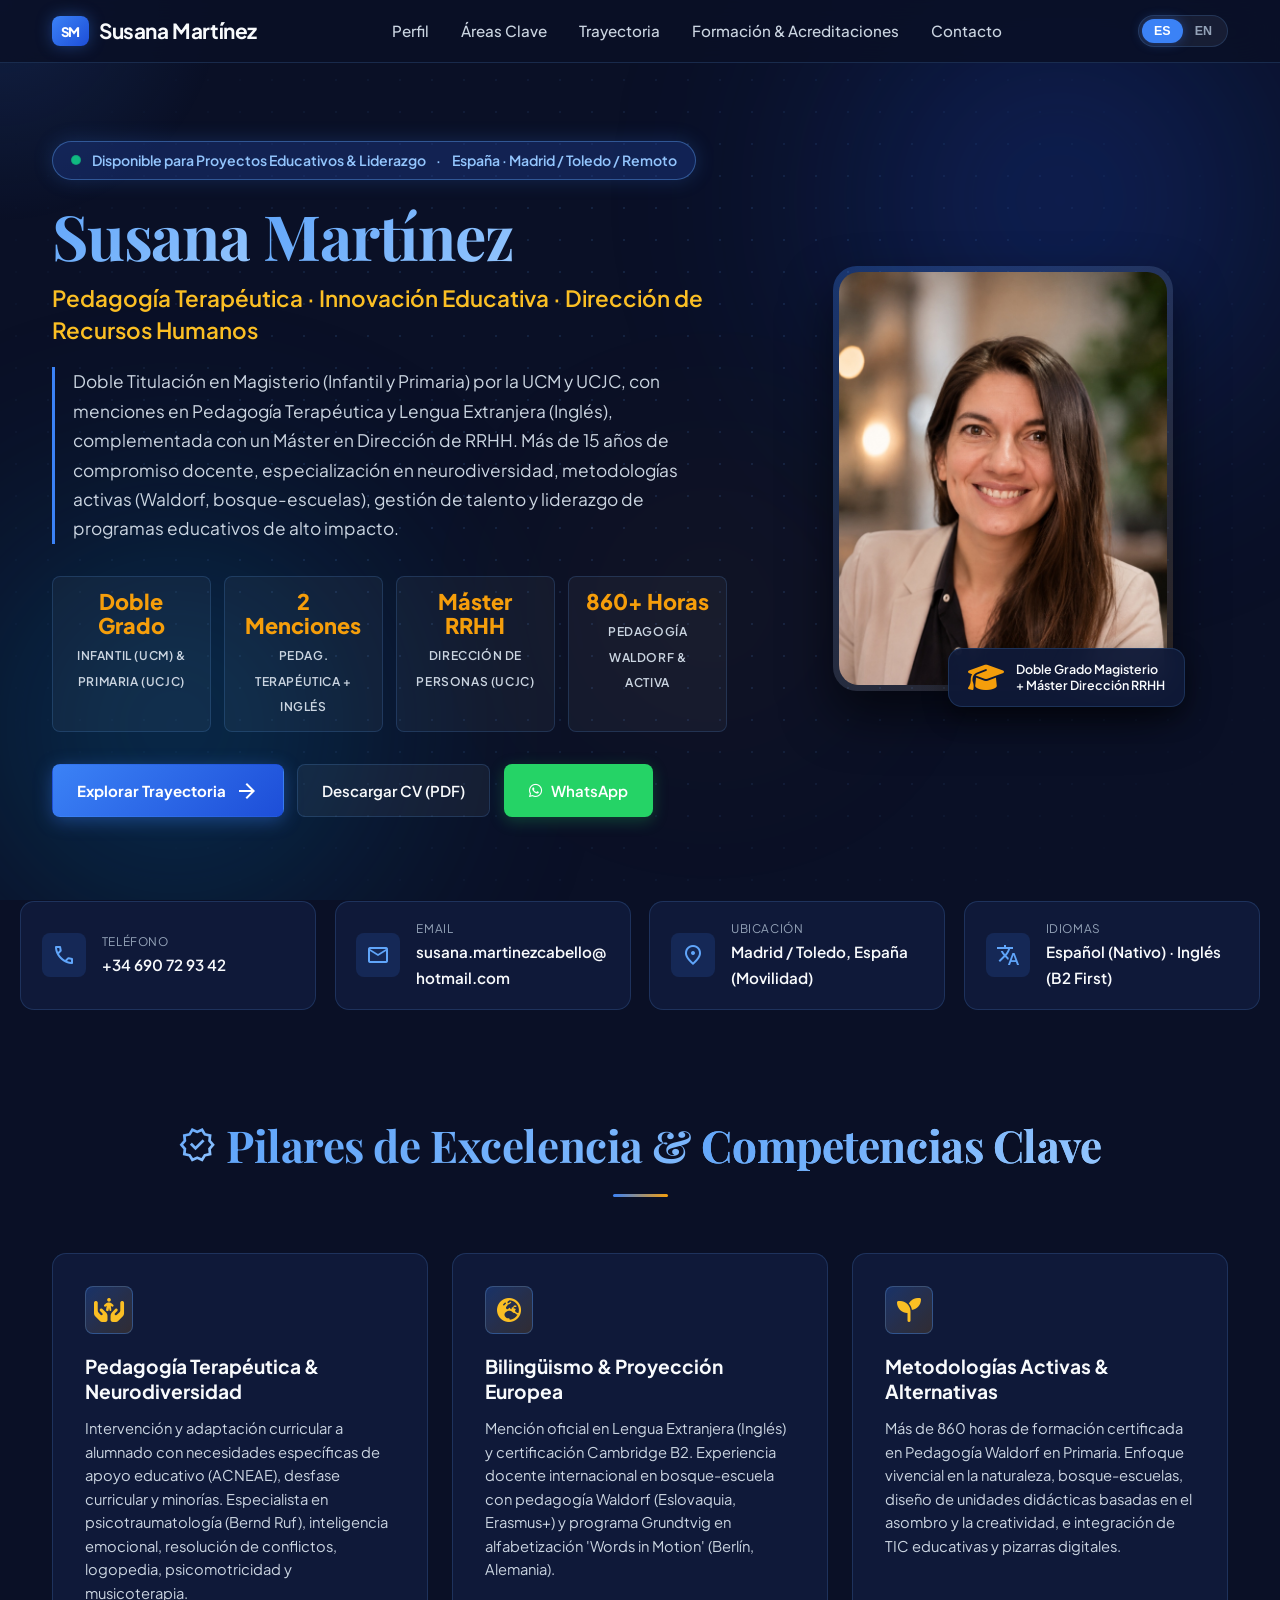
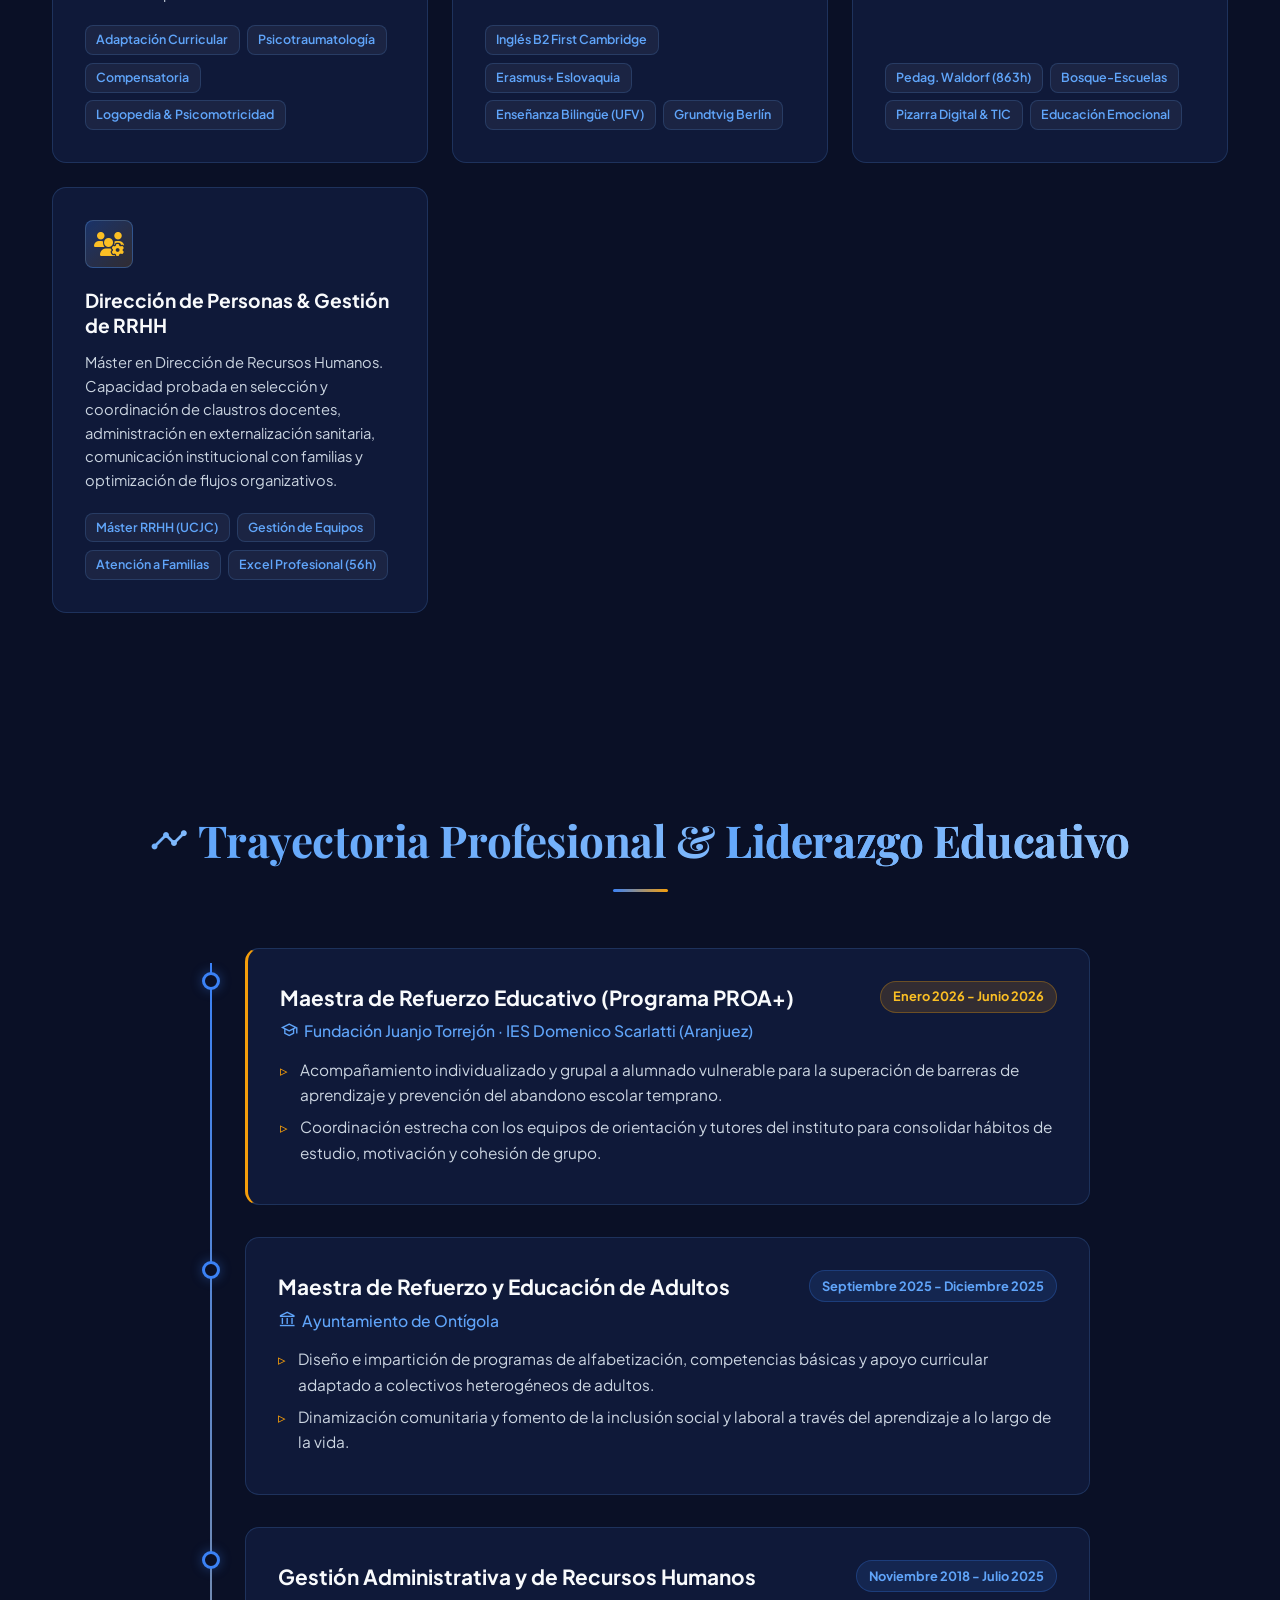
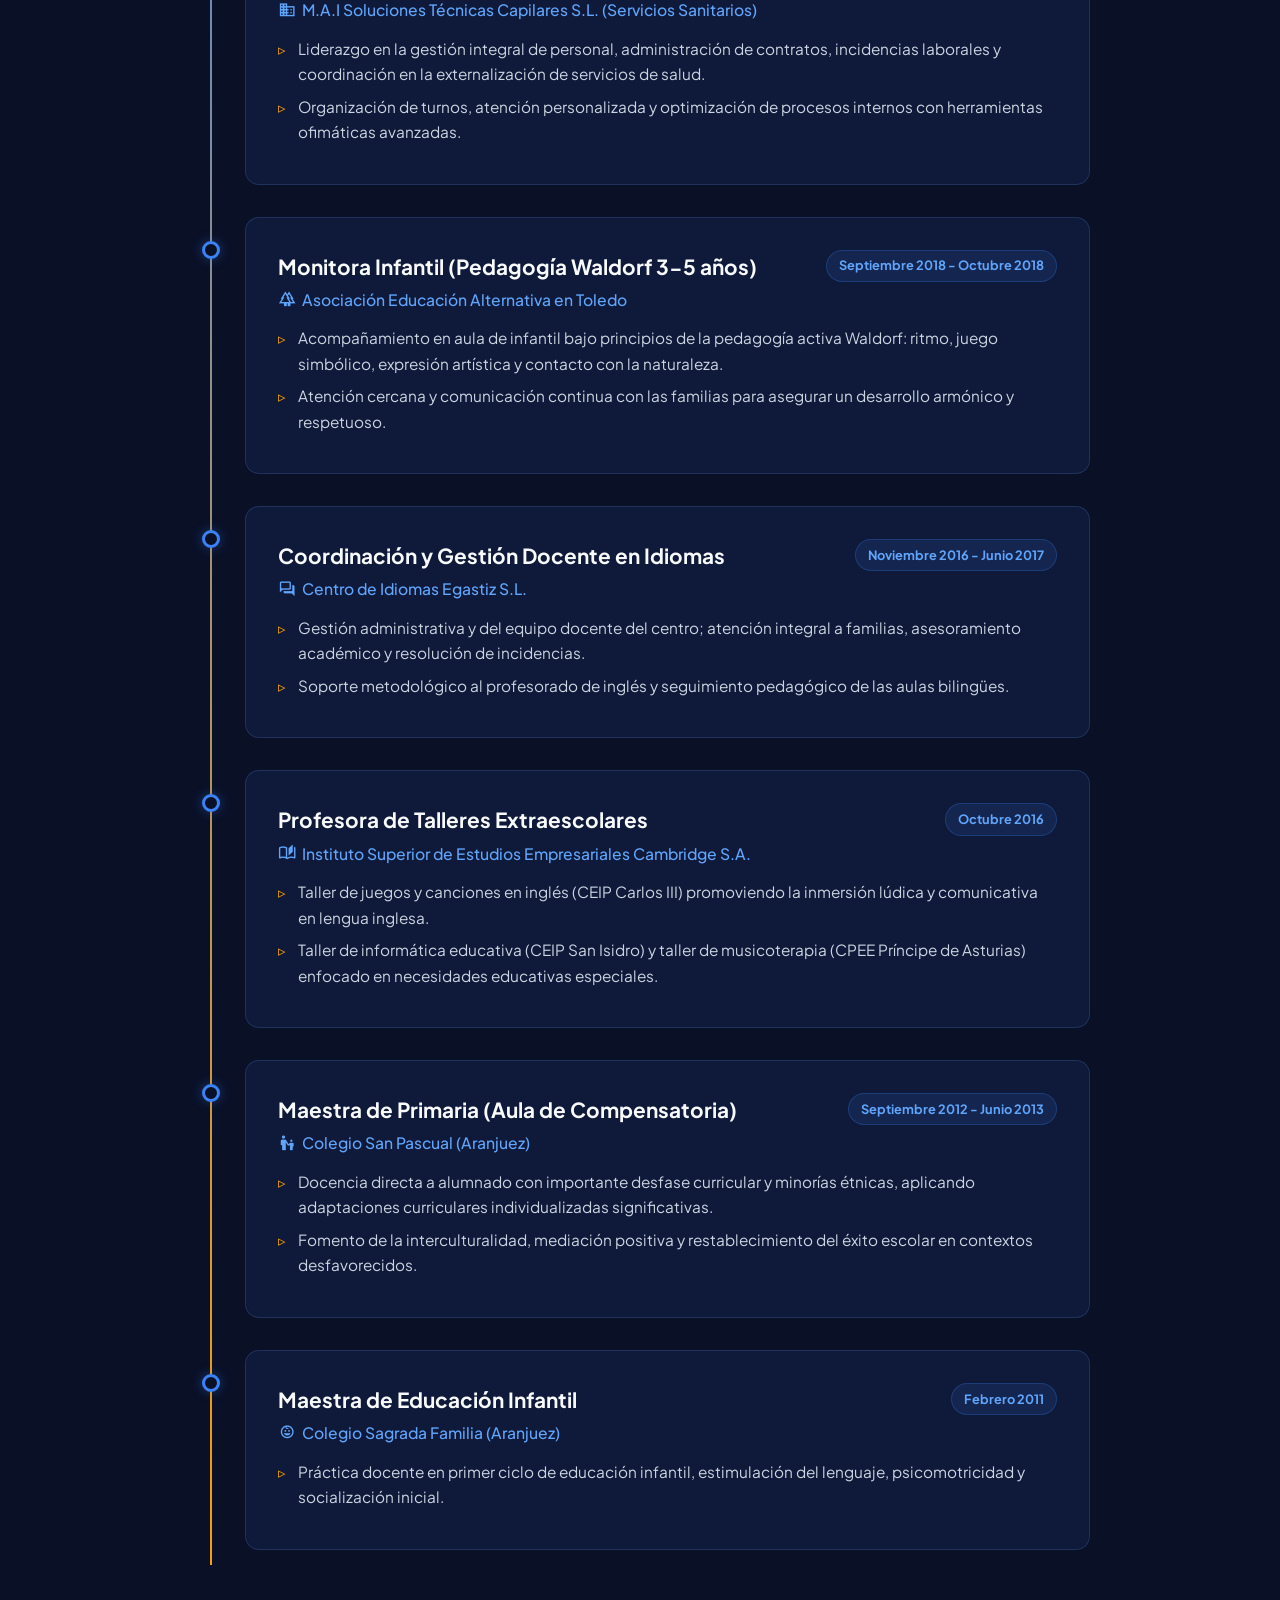
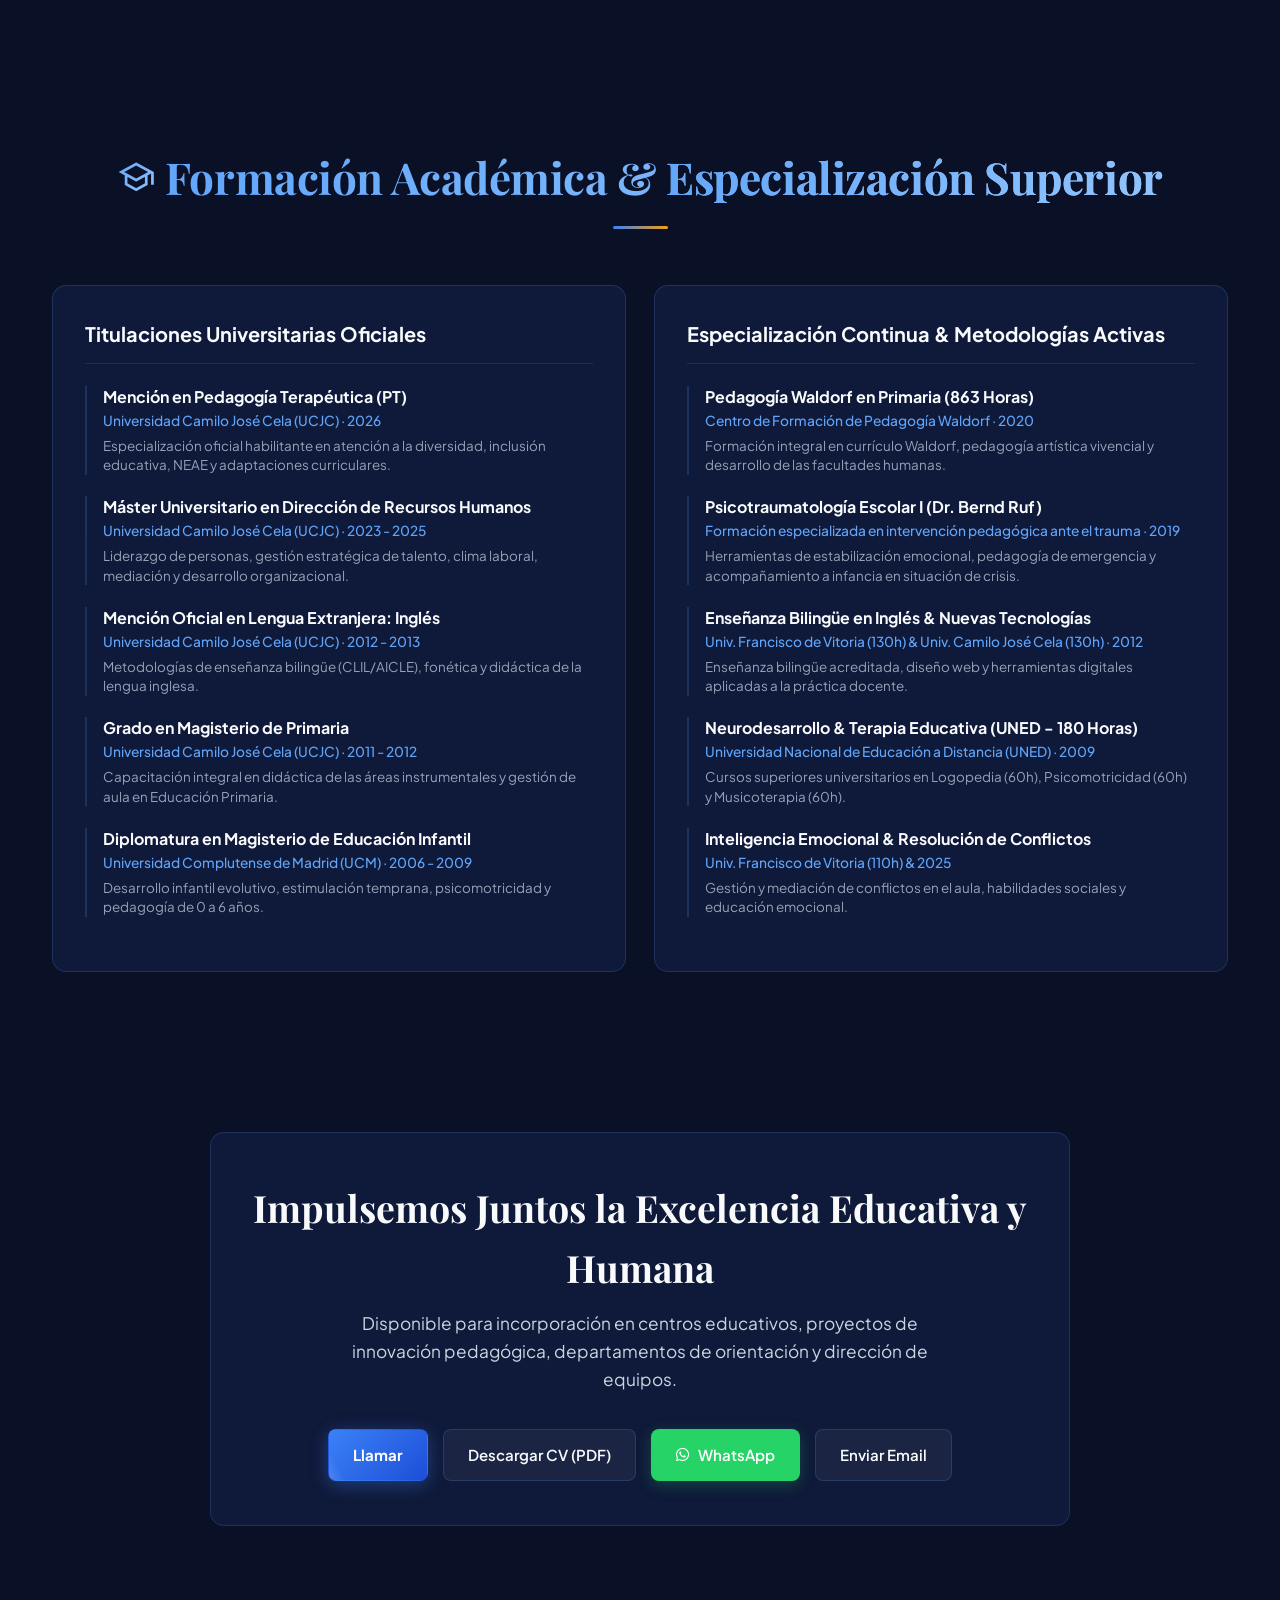
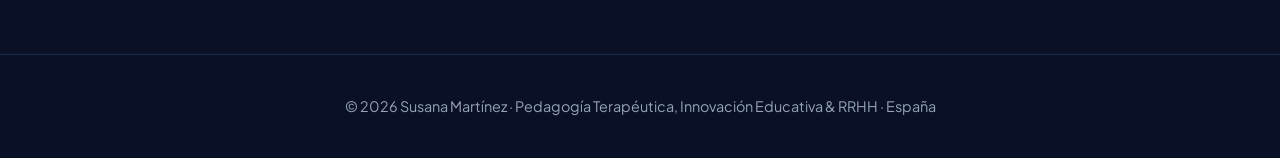
==== index.html @ 1eefde10 "🚀 Lanzamiento: Web Profesional y CV Ejecutivo de Susana Martínez (España)" ====
<!DOCTYPE html>
<html lang="es">
<head>
    <meta charset="UTF-8">
    <meta name="viewport" content="width=device-width, initial-scale=1.0, viewport-fit=cover">
    <title>Susana Martínez - Pedagogía Terapéutica, Innovación Educativa & Dirección de RRHH</title>
    <meta name="description" content="Perfil profesional y ejecutivo de Susana Martínez: Maestra de Educación Infantil y Primaria, menciones en Pedagogía Terapéutica e Inglés, Máster en Dirección de Recursos Humanos. Especialista en atención a la diversidad, metodologías activas y gestión de personas en España.">
    
    <!-- Open Graph / WhatsApp / Email Preview -->
    <meta property="og:title" content="Susana Martínez — Pedagogía Terapéutica, Innovación & RRHH">
    <meta property="og:description" content="Doble Grado en Magisterio, menciones en P.T. e Inglés, Máster en RRHH y más de 15 años de compromiso docente y liderazgo educativo en España.">
    <meta property="og:image" content="./thumbnail.jpg">
    <meta property="og:image:type" content="image/jpeg">
    <meta property="og:image:width" content="1200">
    <meta property="og:image:height" content="630">
    <meta property="og:type" content="website">

    <!-- Twitter Card -->
    <meta name="twitter:card" content="summary_large_image">
    <meta name="twitter:title" content="Susana Martínez — Perfil Ejecutivo & CV">
    <meta name="twitter:description" content="Especialista en Pedagogía Terapéutica, Innovación Educativa y Dirección de RRHH.">
    <meta name="twitter:image" content="./thumbnail.jpg">
    
    <link rel="preconnect" href="https://fonts.googleapis.com">
    <link rel="preconnect" href="https://fonts.gstatic.com" crossorigin>
    <link href="https://fonts.googleapis.com/css2?family=Plus+Jakarta+Sans:wght@300;400;500;600;700;800&family=Playfair+Display:ital,wght@0,600;0,700;1,400;1,600&display=swap" rel="stylesheet">
    <link rel="stylesheet" href="https://fonts.googleapis.com/css2?family=Material+Symbols+Outlined:opsz,wght,FILL,GRAD@20..48,100..700,0..1,-50..200" />
    <link rel="stylesheet" href="https://cdnjs.cloudflare.com/ajax/libs/font-awesome/6.4.0/css/all.min.css">
    <link rel="stylesheet" href="styles.css">
</head>
<body>
    <!-- 21st.dev Animated Elements & Glow -->
    <div id="cursor-glow"></div>
    <div class="background-elements">
        <div class="blob blob-1"></div>
        <div class="blob blob-2"></div>
        <div class="blob blob-3"></div>
        <div class="grid-overlay"></div>
    </div>

    <!-- Navigation Bar -->
    <nav class="navbar">
        <div class="nav-content">
            <a href="#" class="logo">
                <span class="logo-badge">SM</span>
                <span>Susana Martínez</span>
            </a>
            <ul class="nav-links">
                <li><a href="#about" data-i18n="nav_about">Perfil</a></li>
                <li><a href="#pillars" data-i18n="nav_pillars">Áreas Clave</a></li>
                <li><a href="#experience" data-i18n="nav_exp">Trayectoria</a></li>
                <li><a href="#education" data-i18n="nav_edu">Formación</a></li>
                <li><a href="#contact" data-i18n="nav_contact">Contacto</a></li>
            </ul>
            <div class="lang-switcher">
                <button class="lang-btn active" data-lang="es">ES</button>
                <button class="lang-btn" data-lang="en">EN</button>
            </div>
        </div>
    </nav>

    <main>
        <!-- Hero Section -->
        <section id="hero" class="hero section">
            <div class="hero-container">
                <div class="hero-content fade-in-left">
                    <!-- Live Pulse Radar Badge -->
                    <div class="live-badge">
                        <span class="live-indicator">
                            <span class="live-ping"></span>
                            <span class="live-dot"></span>
                        </span>
                        <span data-i18n="hero_avail">Disponible para Proyectos Educativos & Liderazgo</span> · <span data-i18n="hero_location">España · Madrid / Toledo / Remoto</span>
                    </div>

                    <h1><span data-i18n="hero_name">Susana</span> <span data-i18n="hero_surname">Martínez</span></h1>
                    <h2 data-i18n="hero_title">Pedagogía Terapéutica · Innovación Educativa · Dirección de Recursos Humanos</h2>
                    <p class="hero-desc" data-i18n="hero_desc">
                        Doble Titulación en Magisterio (Infantil y Primaria) por la UCM y UCJC, con menciones en Pedagogía Terapéutica y Lengua Extranjera (Inglés), complementada con un Máster en Dirección de RRHH. Más de 15 años de compromiso docente, especialización en neurodiversidad, metodologías activas (Waldorf, bosque-escuelas), gestión de talento y liderazgo de programas educativos de alto impacto.
                    </p>

                    <!-- Metrics Highlights -->
                    <div class="metrics-strip">
                        <div class="metric-card">
                            <span class="metric-num" data-i18n="metric_1_num">Doble Grado</span>
                            <span class="metric-lbl" data-i18n="metric_1_lbl">Infantil (UCM) & Primaria (UCJC)</span>
                        </div>
                        <div class="metric-card">
                            <span class="metric-num" data-i18n="metric_2_num">2 Menciones</span>
                            <span class="metric-lbl" data-i18n="metric_2_lbl">Pedag. Terapéutica + Inglés</span>
                        </div>
                        <div class="metric-card">
                            <span class="metric-num" data-i18n="metric_3_num">Máster RRHH</span>
                            <span class="metric-lbl" data-i18n="metric_3_lbl">Dirección de Personas (UCJC)</span>
                        </div>
                        <div class="metric-card">
                            <span class="metric-num" data-i18n="metric_4_num">860+ Horas</span>
                            <span class="metric-lbl" data-i18n="metric_4_lbl">Pedagogía Waldorf & Activa</span>
                        </div>
                    </div>
                    
                    <div class="hero-actions">
                        <a href="#experience" class="btn btn-primary">
                            <span data-i18n="btn_exp">Explorar Trayectoria</span>
                            <span class="material-symbols-outlined">arrow_forward</span>
                        </a>
                        <a href="CV_Susana_Martinez.pdf" class="btn btn-outline" target="_blank" download data-i18n="btn_download">
                            <span class="material-symbols-outlined">download</span> Descargar CV (PDF)
                        </a>
                        <a href="https://wa.me/34690729342" class="btn btn-secondary" target="_blank" rel="noopener">
                            <i class="fa-brands fa-whatsapp"></i> WhatsApp
                        </a>
                    </div>
                </div>

                <div class="hero-image-container fade-in-right">
                    <div class="image-wrapper tilt-card">
                        <img src="./portrait.jpg" alt="Susana Martínez" class="profile-img">
                        <div class="credentials-badge">
                            <i class="fa-solid fa-graduation-cap"></i>
                            <div class="text" data-i18n="credentials_badge_txt">
                                Doble Grado Magisterio<br>+ Máster Dirección RRHH
                            </div>
                        </div>
                    </div>
                </div>
            </div>
        </section>

        <!-- Contact & Credentials Bar -->
        <section id="about" class="contact-bar section fade-in-up">
            <div class="contact-grid">
                <div class="contact-item">
                    <div class="icon-box"><span class="material-symbols-outlined">call</span></div>
                    <div class="contact-details">
                        <span class="label" data-i18n="contact_phone">Teléfono</span>
                        <a href="tel:+34690729342" class="value" style="text-decoration:none; color:inherit;">+34 690 72 93 42</a>
                    </div>
                </div>
                <div class="contact-item">
                    <div class="icon-box"><span class="material-symbols-outlined">mail</span></div>
                    <div class="contact-details">
                        <span class="label">Email</span>
                        <a href="mailto:susana.martinezcabello@hotmail.com" class="value" style="text-decoration:none; color:inherit;">susana.martinezcabello@hotmail.com</a>
                    </div>
                </div>
                <div class="contact-item">
                    <div class="icon-box"><span class="material-symbols-outlined">location_on</span></div>
                    <div class="contact-details">
                        <span class="label" data-i18n="contact_address">Ubicación</span>
                        <span class="value" data-i18n="contact_address_val">Madrid / Toledo, España (Movilidad)</span>
                    </div>
                </div>
                <div class="contact-item">
                    <div class="icon-box"><span class="material-symbols-outlined">translate</span></div>
                    <div class="contact-details">
                        <span class="label" data-i18n="contact_langs">Idiomas</span>
                        <span class="value" data-i18n="contact_langs_val">Español (Nativo) · Inglés (B2 First)</span>
                    </div>
                </div>
            </div>
        </section>

        <!-- Pillars of Excellence -->
        <section id="pillars" class="pillars section">
            <div class="section-header fade-in-up">
                <h2>
                    <span class="material-symbols-outlined" style="font-size:2.4rem; color:var(--primary-light);">verified</span>
                    <span data-i18n="pillars_title">Pilares de Excelencia & <span>Competencias Clave</span></span>
                </h2>
                <div class="divider"></div>
            </div>

            <div class="pillars-grid">
                <!-- Pillar 1 -->
                <div class="glass-card interactive-card pillar-card fade-in-up">
                    <div class="pillar-icon"><i class="fa-solid fa-hands-holding-child"></i></div>
                    <h3 data-i18n="pillar_1_title">Pedagogía Terapéutica & Neurodiversidad</h3>
                    <p data-i18n="pillar_1_desc">
                        Intervención y adaptación curricular a alumnado con necesidades específicas de apoyo educativo (ACNEAE), desfase curricular y minorías. Especialista en psicotraumatología (Bernd Ruf), inteligencia emocional, resolución de conflictos, logopedia, psicomotricidad y musicoterapia.
                    </p>
                    <div class="pillar-tags">
                        <span class="pillar-tag" data-i18n="pillar_1_tag1">Adaptación Curricular</span>
                        <span class="pillar-tag" data-i18n="pillar_1_tag2">Psicotraumatología</span>
                        <span class="pillar-tag" data-i18n="pillar_1_tag3">Compensatoria</span>
                        <span class="pillar-tag" data-i18n="pillar_1_tag4">Logopedia & Psicomotricidad</span>
                    </div>
                </div>

                <!-- Pillar 2 -->
                <div class="glass-card interactive-card pillar-card fade-in-up" style="transition-delay: 0.1s">
                    <div class="pillar-icon"><i class="fa-solid fa-earth-europe"></i></div>
                    <h3 data-i18n="pillar_2_title">Bilingüismo & Proyección Europea</h3>
                    <p data-i18n="pillar_2_desc">
                        Mención oficial en Lengua Extranjera (Inglés) y certificación Cambridge B2. Experiencia docente internacional en bosque-escuela con pedagogía Waldorf (Eslovaquia, Erasmus+) y programa Grundtvig en alfabetización 'Words in Motion' (Berlín, Alemania).
                    </p>
                    <div class="pillar-tags">
                        <span class="pillar-tag" data-i18n="pillar_2_tag1">Inglés B2 First Cambridge</span>
                        <span class="pillar-tag" data-i18n="pillar_2_tag2">Erasmus+ Eslovaquia</span>
                        <span class="pillar-tag" data-i18n="pillar_2_tag3">Enseñanza Bilingüe (UFV)</span>
                        <span class="pillar-tag" data-i18n="pillar_2_tag4">Grundtvig Berlín</span>
                    </div>
                </div>

                <!-- Pillar 3 -->
                <div class="glass-card interactive-card pillar-card fade-in-up" style="transition-delay: 0.2s">
                    <div class="pillar-icon"><i class="fa-solid fa-seedling"></i></div>
                    <h3 data-i18n="pillar_3_title">Metodologías Activas & Alternativas</h3>
                    <p data-i18n="pillar_3_desc">
                        Más de 860 horas de formación certificada en Pedagogía Waldorf en Primaria. Enfoque vivencial en la naturaleza, bosque-escuelas, diseño de unidades didácticas basadas en el asombro y la creatividad, e integración de TIC educativas y pizarras digitales.
                    </p>
                    <div class="pillar-tags">
                        <span class="pillar-tag" data-i18n="pillar_3_tag1">Pedag. Waldorf (863h)</span>
                        <span class="pillar-tag" data-i18n="pillar_3_tag2">Bosque-Escuelas</span>
                        <span class="pillar-tag" data-i18n="pillar_3_tag3">Pizarra Digital & TIC</span>
                        <span class="pillar-tag" data-i18n="pillar_3_tag4">Educación Emocional</span>
                    </div>
                </div>

                <!-- Pillar 4 -->
                <div class="glass-card interactive-card pillar-card fade-in-up" style="transition-delay: 0.3s">
                    <div class="pillar-icon"><i class="fa-solid fa-users-gear"></i></div>
                    <h3 data-i18n="pillar_4_title">Dirección de Personas & Gestión de RRHH</h3>
                    <p data-i18n="pillar_4_desc">
                        Máster en Dirección de Recursos Humanos. Capacidad probada en selección y coordinación de claustros docentes, administración en externalización sanitaria, comunicación institucional con familias y optimización de flujos organizativos.
                    </p>
                    <div class="pillar-tags">
                        <span class="pillar-tag" data-i18n="pillar_4_tag1">Máster RRHH (UCJC)</span>
                        <span class="pillar-tag" data-i18n="pillar_4_tag2">Gestión de Equipos</span>
                        <span class="pillar-tag" data-i18n="pillar_4_tag3">Atención a Familias</span>
                        <span class="pillar-tag" data-i18n="pillar_4_tag4">Excel Profesional (56h)</span>
                    </div>
                </div>
            </div>
        </section>

        <!-- Experience Timeline -->
        <section id="experience" class="experience section">
            <div class="section-header fade-in-up">
                <h2>
                    <span class="material-symbols-outlined" style="font-size:2.4rem; color:var(--primary-light);">timeline</span>
                    <span data-i18n="exp_title">Trayectoria Profesional & <span>Liderazgo Educativo</span></span>
                </h2>
                <div class="divider"></div>
            </div>
            
            <div class="timeline">
                <div class="timeline-progress"></div>
                
                <!-- Job 1: PROA+ -->
                <div class="timeline-item fade-in-up">
                    <div class="timeline-dot"></div>
                    <div class="timeline-content glass-card interactive-card" style="border-left: 3px solid var(--accent);">
                        <div class="timeline-header">
                            <div class="job-info">
                                <h3 data-i18n="job1_title">Maestra de Refuerzo Educativo (Programa PROA+)</h3>
                                <h4>
                                    <span class="material-symbols-outlined" style="font-size:1.15rem;">school</span>
                                    <span data-i18n="job1_company">Fundación Juanjo Torrejón · IES Domenico Scarlatti (Aranjuez)</span>
                                </h4>
                            </div>
                            <span class="date-badge" data-i18n="job1_date" style="background: rgba(245, 158, 11, 0.15); border-color: rgba(245, 158, 11, 0.3); color: var(--accent-light);">Enero 2026 - Junio 2026</span>
                        </div>
                        <ul class="job-description">
                            <li data-i18n="job1_desc1">Acompañamiento individualizado y grupal a alumnado vulnerable para la superación de barreras de aprendizaje y prevención del abandono escolar temprano.</li>
                            <li data-i18n="job1_desc2">Coordinación estrecha con los equipos de orientación y tutores del instituto para consolidar hábitos de estudio, motivación y cohesión de grupo.</li>
                        </ul>
                    </div>
                </div>

                <!-- Job 2: Adultos y Refuerzo -->
                <div class="timeline-item fade-in-up">
                    <div class="timeline-dot"></div>
                    <div class="timeline-content glass-card interactive-card">
                        <div class="timeline-header">
                            <div class="job-info">
                                <h3 data-i18n="job2_title">Maestra de Refuerzo y Educación de Adultos</h3>
                                <h4>
                                    <span class="material-symbols-outlined" style="font-size:1.15rem;">account_balance</span>
                                    <span data-i18n="job2_company">Ayuntamiento de Ontígola</span>
                                </h4>
                            </div>
                            <span class="date-badge" data-i18n="job2_date">Septiembre 2025 - Diciembre 2025</span>
                        </div>
                        <ul class="job-description">
                            <li data-i18n="job2_desc1">Diseño e impartición de programas de alfabetización, competencias básicas y apoyo curricular adaptado a colectivos heterogéneos de adultos.</li>
                            <li data-i18n="job2_desc2">Dinamización comunitaria y fomento de la inclusión social y laboral a través del aprendizaje a lo largo de la vida.</li>
                        </ul>
                    </div>
                </div>

                <!-- Job 3: RRHH Sanitario -->
                <div class="timeline-item fade-in-up">
                    <div class="timeline-dot"></div>
                    <div class="timeline-content glass-card interactive-card">
                        <div class="timeline-header">
                            <div class="job-info">
                                <h3 data-i18n="job3_title">Gestión Administrativa y de Recursos Humanos</h3>
                                <h4>
                                    <span class="material-symbols-outlined" style="font-size:1.15rem;">domain</span>
                                    <span data-i18n="job3_company">M.A.I Soluciones Técnicas Capilares S.L. (Servicios Sanitarios)</span>
                                </h4>
                            </div>
                            <span class="date-badge" data-i18n="job3_date">Noviembre 2018 - Julio 2025</span>
                        </div>
                        <ul class="job-description">
                            <li data-i18n="job3_desc1">Liderazgo en la gestión integral de personal, administración de contratos, incidencias laborales y coordinación en la externalización de servicios de salud.</li>
                            <li data-i18n="job3_desc2">Organización de turnos, atención personalizada y optimización de procesos internos con herramientas ofimáticas avanzadas.</li>
                        </ul>
                    </div>
                </div>

                <!-- Job 4: Waldorf Toledo -->
                <div class="timeline-item fade-in-up">
                    <div class="timeline-dot"></div>
                    <div class="timeline-content glass-card interactive-card">
                        <div class="timeline-header">
                            <div class="job-info">
                                <h3 data-i18n="job4_title">Monitora Infantil (Pedagogía Waldorf 3-5 años)</h3>
                                <h4>
                                    <span class="material-symbols-outlined" style="font-size:1.15rem;">forest</span>
                                    <span data-i18n="job4_company">Asociación Educación Alternativa en Toledo</span>
                                </h4>
                            </div>
                            <span class="date-badge" data-i18n="job4_date">Septiembre 2018 - Octubre 2018</span>
                        </div>
                        <ul class="job-description">
                            <li data-i18n="job4_desc1">Acompañamiento en aula de infantil bajo principios de la pedagogía activa Waldorf: ritmo, juego simbólico, expresión artística y contacto con la naturaleza.</li>
                            <li data-i18n="job4_desc2">Atención cercana y comunicación continua con las familias para asegurar un desarrollo armónico y respetuoso.</li>
                        </ul>
                    </div>
                </div>

                <!-- Job 5: Egastiz -->
                <div class="timeline-item fade-in-up">
                    <div class="timeline-dot"></div>
                    <div class="timeline-content glass-card interactive-card">
                        <div class="timeline-header">
                            <div class="job-info">
                                <h3 data-i18n="job5_title">Coordinación y Gestión Docente en Idiomas</h3>
                                <h4>
                                    <span class="material-symbols-outlined" style="font-size:1.15rem;">forum</span>
                                    <span data-i18n="job5_company">Centro de Idiomas Egastiz S.L.</span>
                                </h4>
                            </div>
                            <span class="date-badge" data-i18n="job5_date">Noviembre 2016 - Junio 2017</span>
                        </div>
                        <ul class="job-description">
                            <li data-i18n="job5_desc1">Gestión administrativa y del equipo docente del centro; atención integral a familias, asesoramiento académico y resolución de incidencias.</li>
                            <li data-i18n="job5_desc2">Soporte metodológico al profesorado de inglés y seguimiento pedagógico de las aulas bilingües.</li>
                        </ul>
                    </div>
                </div>

                <!-- Job 6: Cambridge Extraescolares -->
                <div class="timeline-item fade-in-up">
                    <div class="timeline-dot"></div>
                    <div class="timeline-content glass-card interactive-card">
                        <div class="timeline-header">
                            <div class="job-info">
                                <h3 data-i18n="job6_title">Profesora de Talleres Extraescolares</h3>
                                <h4>
                                    <span class="material-symbols-outlined" style="font-size:1.15rem;">auto_stories</span>
                                    <span data-i18n="job6_company">Instituto Superior de Estudios Empresariales Cambridge S.A.</span>
                                </h4>
                            </div>
                            <span class="date-badge" data-i18n="job6_date">Octubre 2016</span>
                        </div>
                        <ul class="job-description">
                            <li data-i18n="job6_desc1">Taller de juegos y canciones en inglés (CEIP Carlos III) promoviendo la inmersión lúdica y comunicativa en lengua inglesa.</li>
                            <li data-i18n="job6_desc2">Taller de informática educativa (CEIP San Isidro) y taller de musicoterapia (CPEE Príncipe de Asturias) enfocado en necesidades educativas especiales.</li>
                        </ul>
                    </div>
                </div>

                <!-- Job 7: San Pascual Compensatoria -->
                <div class="timeline-item fade-in-up">
                    <div class="timeline-dot"></div>
                    <div class="timeline-content glass-card interactive-card">
                        <div class="timeline-header">
                            <div class="job-info">
                                <h3 data-i18n="job7_title">Maestra de Primaria (Aula de Compensatoria)</h3>
                                <h4>
                                    <span class="material-symbols-outlined" style="font-size:1.15rem;">escalator_warning</span>
                                    <span data-i18n="job7_company">Colegio San Pascual (Aranjuez)</span>
                                </h4>
                            </div>
                            <span class="date-badge" data-i18n="job7_date">Septiembre 2012 - Junio 2013</span>
                        </div>
                        <ul class="job-description">
                            <li data-i18n="job7_desc1">Docencia directa a alumnado con importante desfase curricular y minorías étnicas, aplicando adaptaciones curriculares individualizadas significativas.</li>
                            <li data-i18n="job7_desc2">Fomento de la interculturalidad, mediación positiva y restablecimiento del éxito escolar en contextos desfavorecidos.</li>
                        </ul>
                    </div>
                </div>

                <!-- Job 8: Sagrada Familia -->
                <div class="timeline-item fade-in-up">
                    <div class="timeline-dot"></div>
                    <div class="timeline-content glass-card interactive-card">
                        <div class="timeline-header">
                            <div class="job-info">
                                <h3 data-i18n="job8_title">Maestra de Educación Infantil</h3>
                                <h4>
                                    <span class="material-symbols-outlined" style="font-size:1.15rem;">child_care</span>
                                    <span data-i18n="job8_company">Colegio Sagrada Familia (Aranjuez)</span>
                                </h4>
                            </div>
                            <span class="date-badge" data-i18n="job8_date">Febrero 2011</span>
                        </div>
                        <ul class="job-description">
                            <li data-i18n="job8_desc1">Práctica docente en primer ciclo de educación infantil, estimulación del lenguaje, psicomotricidad y socialización inicial.</li>
                        </ul>
                    </div>
                </div>
            </div>
        </section>

        <!-- Education & Continuous Specialization -->
        <section id="education" class="education section">
            <div class="section-header fade-in-up">
                <h2>
                    <span class="material-symbols-outlined" style="font-size:2.4rem; color:var(--primary-light);">school</span>
                    <span data-i18n="edu_section_title">Formación Académica & <span>Especialización Superior</span></span>
                </h2>
                <div class="divider"></div>
            </div>

            <div class="education-grid">
                <!-- Column 1: Official Degrees -->
                <div class="edu-column fade-in-up">
                    <div class="glass-card interactive-card full-height">
                        <h3 data-i18n="edu_col1_title">
                            <i class="fa-solid fa-graduation-cap" style="color:var(--primary-light);"></i>
                            <span>Titulaciones Universitarias Oficiales</span>
                        </h3>
                        
                        <div class="education-item">
                            <h4 data-i18n="edu1_title">Mención en Pedagogía Terapéutica (PT)</h4>
                            <p class="school" data-i18n="edu1_school">Universidad Camilo José Cela (UCJC) · 2026</p>
                            <p class="details" data-i18n="edu1_details">Especialización oficial habilitante en atención a la diversidad, inclusión educativa, NEAE y adaptaciones curriculares.</p>
                        </div>

                        <div class="education-item">
                            <h4 data-i18n="edu2_title">Máster Universitario en Dirección de Recursos Humanos</h4>
                            <p class="school" data-i18n="edu2_school">Universidad Camilo José Cela (UCJC) · 2023 - 2025</p>
                            <p class="details" data-i18n="edu2_details">Liderazgo de personas, gestión estratégica de talento, clima laboral, mediación y desarrollo organizacional.</p>
                        </div>

                        <div class="education-item">
                            <h4 data-i18n="edu3_title">Mención Oficial en Lengua Extranjera: Inglés</h4>
                            <p class="school" data-i18n="edu3_school">Universidad Camilo José Cela (UCJC) · 2012 - 2013</p>
                            <p class="details" data-i18n="edu3_details">Metodologías de enseñanza bilingüe (CLIL/AICLE), fonética y didáctica de la lengua inglesa.</p>
                        </div>

                        <div class="education-item">
                            <h4 data-i18n="edu4_title">Grado en Magisterio de Primaria</h4>
                            <p class="school" data-i18n="edu4_school">Universidad Camilo José Cela (UCJC) · 2011 - 2012</p>
                            <p class="details" data-i18n="edu4_details">Capacitación integral en didáctica de las áreas instrumentales y gestión de aula en Educación Primaria.</p>
                        </div>

                        <div class="education-item">
                            <h4 data-i18n="edu5_title">Diplomatura en Magisterio de Educación Infantil</h4>
                            <p class="school" data-i18n="edu5_school">Universidad Complutense de Madrid (UCM) · 2006 - 2009</p>
                            <p class="details" data-i18n="edu5_details">Desarrollo infantil evolutivo, estimulación temprana, psicomotricidad y pedagogía de 0 a 6 años.</p>
                        </div>
                    </div>
                </div>

                <!-- Column 2: Continuous Specialization -->
                <div class="edu-column fade-in-up" style="transition-delay: 0.15s">
                    <div class="glass-card interactive-card full-height">
                        <h3 data-i18n="edu_col2_title">
                            <i class="fa-solid fa-award" style="color:var(--accent);"></i>
                            <span>Especialización Continua & Metodologías Activas</span>
                        </h3>

                        <div class="education-item">
                            <h4 data-i18n="spec1_title">Pedagogía Waldorf en Primaria (863 Horas)</h4>
                            <p class="school" data-i18n="spec1_school">Centro de Formación de Pedagogía Waldorf · 2020</p>
                            <p class="details" data-i18n="spec1_details">Formación integral en currículo Waldorf, pedagogía artística vivencial y desarrollo de las facultades humanas.</p>
                        </div>

                        <div class="education-item">
                            <h4 data-i18n="spec2_title">Psicotraumatología Escolar I (Dr. Bernd Ruf)</h4>
                            <p class="school" data-i18n="spec2_school">Formación especializada en intervención pedagógica ante el trauma · 2019</p>
                            <p class="details" data-i18n="spec2_details">Herramientas de estabilización emocional, pedagogía de emergencia y acompañamiento a infancia en situación de crisis.</p>
                        </div>

                        <div class="education-item">
                            <h4 data-i18n="spec3_title">Enseñanza Bilingüe en Inglés & Nuevas Tecnologías</h4>
                            <p class="school" data-i18n="spec3_school">Univ. Francisco de Vitoria (130h) & Univ. Camilo José Cela (130h) · 2012</p>
                            <p class="details" data-i18n="spec3_details">Enseñanza bilingüe acreditada, diseño web y herramientas digitales aplicadas a la práctica docente.</p>
                        </div>

                        <div class="education-item">
                            <h4 data-i18n="spec4_title">Neurodesarrollo & Terapia Educativa (UNED - 180 Horas)</h4>
                            <p class="school" data-i18n="spec4_school">Universidad Nacional de Educación a Distancia (UNED) · 2009</p>
                            <p class="details" data-i18n="spec4_details">Cursos superiores universitarios en Logopedia (60h), Psicomotricidad (60h) y Musicoterapia (60h).</p>
                        </div>

                        <div class="education-item">
                            <h4 data-i18n="spec5_title">Inteligencia Emocional & Resolución de Conflictos</h4>
                            <p class="school" data-i18n="spec5_school">Univ. Francisco de Vitoria (110h) & 2025</p>
                            <p class="details" data-i18n="spec5_details">Gestión y mediación de conflictos en el aula, habilidades sociales y educación emocional.</p>
                        </div>
                    </div>
                </div>
            </div>
        </section>

        <!-- Final Call to Action -->
        <section id="contact" class="section fade-in-up" style="text-align: center; margin-bottom: 3rem;">
            <div class="glass-card interactive-card" style="max-width: 860px; margin: 0 auto; padding: 2.75rem 1.75rem;">
                <h2 style="font-family: 'Playfair Display', Georgia, serif; font-size: clamp(1.75rem, 3.8vw, 2.35rem); margin-bottom: 0.85rem; font-weight: 700;" data-i18n="cta_title">Impulsemos Juntos la Excelencia Educativa y Humana</h2>
                <p style="color: var(--text-muted); margin-bottom: 2.2rem; font-size: 1.08rem; max-width: 620px; margin-left: auto; margin-right: auto;" data-i18n="cta_desc">
                    Disponible para incorporación en centros educativos, proyectos de innovación pedagógica, departamentos de orientación y dirección de equipos.
                </p>
                <div style="display: flex; gap: 0.95rem; justify-content: center; flex-wrap: wrap;">
                    <a href="tel:+34690729342" class="btn btn-primary" data-i18n="cta_call">
                        <span class="material-symbols-outlined">call</span> Llamar
                    </a>
                    <a href="CV_Susana_Martinez.pdf" class="btn btn-outline" target="_blank" download data-i18n="cta_cv">
                        <span class="material-symbols-outlined">download</span> Descargar CV (PDF)
                    </a>
                    <a href="https://wa.me/34690729342" class="btn btn-secondary" target="_blank" rel="noopener">
                        <i class="fa-brands fa-whatsapp"></i> WhatsApp
                    </a>
                    <a href="mailto:susana.martinezcabello@hotmail.com" class="btn btn-outline" data-i18n="cta_email">
                        <span class="material-symbols-outlined">mail</span> Enviar Email
                    </a>
                </div>
            </div>
        </section>
    </main>

    <!-- Footer -->
    <footer>
        <div class="footer-content">
            <p data-i18n="footer_text">&copy; 2026 Susana Martínez · Pedagogía Terapéutica, Innovación Educativa & RRHH · España</p>
        </div>
    </footer>

    <script src="script.js"></script>
</body>
</html>
---- styles.css ----
/* Susana Martínez - Executive Educational & Leadership Theme (21st.dev Aesthetics) */
:root {
    --bg-main: #0a1026;
    --bg-secondary: #0f1938;
    --bg-card: rgba(18, 30, 66, 0.72);
    --bg-card-hover: rgba(28, 46, 98, 0.9);
    --border-card: rgba(96, 165, 250, 0.18);
    --border-hover: rgba(96, 165, 250, 0.5);
    
    --primary: #3b82f6;
    --primary-light: #60a5fa;
    --primary-glow: rgba(59, 130, 246, 0.38);
    
    --accent: #f59e0b;
    --accent-light: #fbbf24;
    --accent-glow: rgba(245, 158, 11, 0.3);
    
    --success: #10b981;
    
    --text-main: #f8fafc;
    --text-muted: #cbd5e1;
    --text-dim: #94a3b8;
    --text-sub: #64748b;
    
    --radius-sm: 8px;
    --radius-md: 14px;
    --radius-lg: 24px;
    --radius-full: 9999px;
    
    --transition-fast: 0.2s cubic-bezier(0.4, 0, 0.2, 1);
    --transition-normal: 0.3s cubic-bezier(0.4, 0, 0.2, 1);
}

* {
    margin: 0;
    padding: 0;
    box-sizing: border-box;
}

html {
    scroll-behavior: smooth;
    font-size: 16px;
    -webkit-text-size-adjust: 100%;
}

body {
    font-family: 'Plus Jakarta Sans', -apple-system, BlinkMacSystemFont, 'Segoe UI', Roboto, sans-serif;
    background-color: var(--bg-main);
    color: var(--text-main);
    line-height: 1.6;
    overflow-x: hidden;
    position: relative;
    min-height: 100vh;
    padding-bottom: env(safe-area-inset-bottom, 0px);
}

/* 21st.dev Animated Luminous Background */
.background-elements {
    position: fixed;
    top: 0;
    left: 0;
    width: 100vw;
    height: 100vh;
    z-index: -1;
    overflow: hidden;
    pointer-events: none;
}

.blob {
    position: absolute;
    border-radius: 50%;
    filter: blur(120px);
    opacity: 0.42;
    animation: floatBlob 25s infinite alternate ease-in-out;
}

.blob-1 {
    width: min(600px, 90vw);
    height: min(600px, 90vw);
    background: radial-gradient(circle, #1d4ed8 0%, transparent 70%);
    top: -100px;
    right: -80px;
}

.blob-2 {
    width: min(550px, 85vw);
    height: min(550px, 85vw);
    background: radial-gradient(circle, #0284c7 0%, transparent 70%);
    bottom: -100px;
    left: -100px;
    animation-duration: 28s;
    animation-direction: alternate-reverse;
}

.blob-3 {
    width: min(400px, 70vw);
    height: min(400px, 70vw);
    background: radial-gradient(circle, rgba(245, 158, 11, 0.2) 0%, transparent 70%);
    top: 45%;
    left: 40%;
    animation-duration: 20s;
}

.grid-overlay {
    position: absolute;
    inset: 0;
    background-image: radial-gradient(rgba(96, 165, 250, 0.12) 1px, transparent 1px);
    background-size: 32px 32px;
    mask-image: radial-gradient(ellipse at center, black 40%, transparent 85%);
    -webkit-mask-image: radial-gradient(ellipse at center, black 40%, transparent 85%);
}

@keyframes floatBlob {
    0% { transform: translate(0, 0) scale(1); }
    50% { transform: translate(-35px, 35px) scale(1.06); }
    100% { transform: translate(35px, -35px) scale(0.96); }
}

/* Cursor Glow on Desktop */
#cursor-glow {
    position: fixed;
    width: 450px;
    height: 450px;
    background: radial-gradient(circle, rgba(59, 130, 246, 0.15), transparent 70%);
    border-radius: 50%;
    pointer-events: none;
    transform: translate(-50%, -50%);
    z-index: 0;
    display: none;
}

@media (pointer: fine) {
    #cursor-glow {
        display: block;
    }
}

/* Navbar */
.navbar {
    position: fixed;
    top: 0;
    left: 0;
    width: 100%;
    z-index: 100;
    backdrop-filter: blur(18px);
    -webkit-backdrop-filter: blur(18px);
    background: rgba(10, 16, 38, 0.85);
    border-bottom: 1px solid var(--border-card);
    padding-top: env(safe-area-inset-top, 0px);
}

.nav-content {
    max-width: 1240px;
    margin: 0 auto;
    padding: 0.9rem clamp(1rem, 4vw, 2rem);
    display: flex;
    justify-content: space-between;
    align-items: center;
    gap: 1rem;
}

.logo {
    display: flex;
    align-items: center;
    gap: 0.65rem;
    text-decoration: none;
    font-weight: 700;
    font-size: clamp(1.1rem, 3.2vw, 1.3rem);
    color: var(--text-main);
    letter-spacing: -0.02em;
    white-space: nowrap;
}

.logo-badge {
    background: linear-gradient(135deg, var(--primary), #1d4ed8);
    color: #ffffff;
    padding: 0.28rem 0.55rem;
    border-radius: var(--radius-sm);
    font-weight: 800;
    font-size: 0.82rem;
    box-shadow: 0 0 16px var(--primary-glow);
}

.nav-links {
    display: flex;
    gap: 2rem;
    list-style: none;
}

.nav-links a {
    text-decoration: none;
    color: var(--text-muted);
    font-weight: 500;
    font-size: 0.95rem;
    transition: var(--transition-fast);
}

.nav-links a:hover {
    color: var(--primary-light);
}

.lang-switcher {
    display: flex;
    background: rgba(255, 255, 255, 0.06);
    border: 1px solid var(--border-card);
    border-radius: var(--radius-full);
    padding: 3px;
    flex-shrink: 0;
}

.lang-btn {
    background: transparent;
    border: none;
    color: var(--text-dim);
    padding: 0.32rem 0.75rem;
    border-radius: var(--radius-full);
    font-size: 0.78rem;
    font-weight: 700;
    cursor: pointer;
    transition: var(--transition-fast);
    min-width: 34px;
    text-align: center;
}

.lang-btn.active, .lang-btn:hover {
    background: var(--primary);
    color: #ffffff;
    box-shadow: 0 0 12px var(--primary-glow);
}

/* Sections Global */
.section {
    max-width: 1240px;
    margin: 0 auto;
    padding: clamp(3.2rem, 7vw, 5rem) clamp(1rem, 4vw, 2rem);
}

.section-header {
    text-align: center;
    margin-bottom: clamp(2.2rem, 5vw, 3.5rem);
}

.section-header h2 {
    font-family: 'Playfair Display', Georgia, serif;
    font-size: clamp(1.85rem, 4.5vw, 2.75rem);
    font-weight: 700;
    color: var(--text-main);
    letter-spacing: -0.01em;
    display: flex;
    align-items: center;
    justify-content: center;
    gap: 0.6rem;
    flex-wrap: wrap;
}

.section-header h2 span {
    background: linear-gradient(135deg, var(--primary-light), #93c5fd);
    -webkit-background-clip: text;
    -webkit-text-fill-color: transparent;
}

.divider {
    width: 55px;
    height: 3px;
    background: linear-gradient(90deg, var(--primary), var(--accent));
    margin: 0.85rem auto 0;
    border-radius: var(--radius-full);
}

/* Live Pulse Radar Badge */
.live-badge {
    display: inline-flex;
    align-items: center;
    gap: 0.65rem;
    padding: 0.45rem 1.15rem;
    background: rgba(30, 58, 138, 0.45);
    border: 1px solid rgba(96, 165, 250, 0.4);
    border-radius: var(--radius-full);
    font-size: clamp(0.8rem, 2.5vw, 0.88rem);
    font-weight: 600;
    color: #93c5fd;
    margin-bottom: 1.35rem;
    box-shadow: 0 0 20px rgba(59, 130, 246, 0.22);
}

.live-indicator {
    position: relative;
    width: 10px;
    height: 10px;
    display: inline-flex;
    align-items: center;
    justify-content: center;
}

.live-dot {
    width: 8px;
    height: 8px;
    background-color: var(--success);
    border-radius: 50%;
    position: relative;
    z-index: 2;
}

.live-ping {
    position: absolute;
    width: 100%;
    height: 100%;
    border-radius: 50%;
    background-color: var(--success);
    opacity: 0.85;
    animation: radarPulse 2s cubic-bezier(0, 0, 0.2, 1) infinite;
}

@keyframes radarPulse {
    0% { transform: scale(0.9); opacity: 0.9; }
    75%, 100% { transform: scale(3.2); opacity: 0; }
}

/* Hero Section */
.hero {
    padding-top: clamp(6.8rem, 12vw, 8.8rem);
    padding-bottom: clamp(2.5rem, 5vw, 4rem);
}

.hero-container {
    display: grid;
    grid-template-columns: 1.2fr 0.8fr;
    gap: clamp(2.2rem, 4vw, 4rem);
    align-items: center;
}

.hero-content h1 {
    font-family: 'Playfair Display', Georgia, serif;
    font-size: clamp(2.4rem, 5.2vw, 3.9rem);
    font-weight: 700;
    line-height: 1.12;
    margin-bottom: 0.75rem;
    letter-spacing: -0.02em;
}

.hero-content h1 span {
    background: linear-gradient(135deg, #60a5fa, #93c5fd);
    -webkit-background-clip: text;
    -webkit-text-fill-color: transparent;
}

.hero-content h2 {
    font-size: clamp(1.1rem, 2.4vw, 1.4rem);
    font-weight: 600;
    color: var(--accent-light);
    margin-bottom: 1.35rem;
    line-height: 1.4;
}

.hero-desc {
    color: var(--text-muted);
    font-size: clamp(0.98rem, 2vw, 1.08rem);
    line-height: 1.7;
    margin-bottom: 2rem;
    max-width: 640px;
    border-left: 3px solid var(--primary);
    padding-left: 1.1rem;
}

/* Key Metrics Highlights in Hero */
.metrics-strip {
    display: grid;
    grid-template-columns: repeat(auto-fit, minmax(130px, 1fr));
    gap: 0.85rem;
    margin-bottom: 2rem;
}

.metric-card {
    background: rgba(255, 255, 255, 0.04);
    border: 1px solid var(--border-card);
    padding: 0.85rem 1rem;
    border-radius: var(--radius-sm);
    text-align: center;
    transition: var(--transition-fast);
}

.metric-card:hover {
    border-color: var(--primary-light);
    transform: translateY(-2px);
    background: rgba(59, 130, 246, 0.08);
}

.metric-num {
    display: block;
    font-size: 1.35rem;
    font-weight: 800;
    color: var(--accent);
    line-height: 1.1;
    margin-bottom: 0.2rem;
}

.metric-lbl {
    font-size: 0.75rem;
    font-weight: 600;
    color: var(--text-muted);
    text-transform: uppercase;
    letter-spacing: 0.05em;
}

.hero-actions {
    display: flex;
    gap: 0.85rem;
    flex-wrap: wrap;
}

/* Buttons & 21st.dev Shimmer Beam */
.btn {
    display: inline-flex;
    align-items: center;
    justify-content: center;
    gap: 0.55rem;
    padding: 0.82rem 1.5rem;
    border-radius: var(--radius-sm);
    font-weight: 600;
    font-size: 0.94rem;
    text-decoration: none;
    transition: var(--transition-normal);
    cursor: pointer;
    border: 1px solid transparent;
    min-height: 48px;
    touch-action: manipulation;
}

.btn-primary {
    background: linear-gradient(135deg, var(--primary), #1d4ed8);
    color: #ffffff;
    position: relative;
    overflow: hidden;
    box-shadow: 0 4px 18px var(--primary-glow);
    font-weight: 700;
}

.btn-primary::after {
    content: '';
    position: absolute;
    top: -50%;
    left: -150%;
    width: 200%;
    height: 200%;
    background: linear-gradient(60deg, transparent 30%, rgba(255, 255, 255, 0.45) 50%, transparent 70%);
    animation: shimmerBeam 4s infinite ease-in-out;
}

@keyframes shimmerBeam {
    0% { transform: translateX(0); }
    40%, 100% { transform: translateX(150%); }
}

.btn-primary:hover {
    transform: translateY(-2px);
    box-shadow: 0 6px 25px var(--primary-glow);
}

.btn-secondary {
    background: #25d366;
    color: #ffffff;
    box-shadow: 0 4px 15px rgba(37, 211, 102, 0.25);
}

.btn-secondary:hover {
    background: #20ba5a;
    transform: translateY(-2px);
    box-shadow: 0 6px 22px rgba(37, 211, 102, 0.35);
}

.btn-outline {
    background: rgba(255, 255, 255, 0.05);
    border: 1px solid var(--border-card);
    color: var(--text-main);
}

.btn-outline:hover {
    background: rgba(59, 130, 246, 0.12);
    border-color: var(--primary-light);
    color: var(--primary-light);
    transform: translateY(-2px);
}

/* Tilt Card Photo */
.hero-image-container {
    display: flex;
    justify-content: center;
    position: relative;
}

.image-wrapper {
    position: relative;
    width: min(340px, 82vw);
    aspect-ratio: 4 / 5;
    border-radius: var(--radius-lg);
    background: linear-gradient(135deg, rgba(59, 130, 246, 0.3), rgba(245, 158, 11, 0.15));
    padding: 6px;
    box-shadow: 0 25px 50px rgba(0, 0, 0, 0.55);
    transition: transform 0.15s ease-out;
}

.profile-img {
    width: 100%;
    height: 100%;
    object-fit: cover;
    object-position: center 15%;
    border-radius: calc(var(--radius-lg) - 4px);
    display: block;
}

.credentials-badge {
    position: absolute;
    bottom: -16px;
    right: -12px;
    background: rgba(15, 25, 56, 0.96);
    backdrop-filter: blur(14px);
    -webkit-backdrop-filter: blur(14px);
    border: 1px solid var(--border-card);
    padding: 0.8rem 1.2rem;
    border-radius: var(--radius-md);
    display: flex;
    align-items: center;
    gap: 0.75rem;
    box-shadow: 0 10px 25px rgba(0, 0, 0, 0.45);
}

.credentials-badge i {
    font-size: 1.8rem;
    color: var(--accent);
}

.credentials-badge .text {
    font-size: 0.78rem;
    font-weight: 600;
    color: var(--text-main);
    line-height: 1.25;
}

/* Contact Bar */
.contact-bar {
    padding: 1.25rem 0;
}

.contact-grid {
    display: grid;
    grid-template-columns: repeat(auto-fit, minmax(240px, 1fr));
    gap: 1.15rem;
}

.contact-item {
    background: var(--bg-card);
    backdrop-filter: blur(12px);
    -webkit-backdrop-filter: blur(12px);
    border: 1px solid var(--border-card);
    padding: 1.15rem 1.3rem;
    border-radius: var(--radius-md);
    display: flex;
    align-items: center;
    gap: 1rem;
    transition: var(--transition-fast);
}

.contact-item:hover {
    border-color: var(--primary-light);
    transform: translateY(-2px);
}

.icon-box {
    width: 44px;
    height: 44px;
    border-radius: var(--radius-sm);
    background: rgba(59, 130, 246, 0.15);
    display: flex;
    align-items: center;
    justify-content: center;
    color: var(--primary-light);
    font-size: 1.4rem;
    flex-shrink: 0;
}

.contact-details .label {
    display: block;
    font-size: 0.74rem;
    color: var(--text-dim);
    text-transform: uppercase;
    letter-spacing: 0.05em;
}

.contact-details .value {
    font-size: 0.95rem;
    font-weight: 600;
    color: var(--text-main);
    word-break: break-word;
}

/* Glass Card with 21st.dev Spotlight */
.glass-card {
    background: var(--bg-card);
    backdrop-filter: blur(16px);
    -webkit-backdrop-filter: blur(16px);
    border: 1px solid var(--border-card);
    border-radius: var(--radius-md);
    padding: clamp(1.4rem, 3.8vw, 2rem);
    position: relative;
    overflow: hidden;
    transition: border-color 0.25s, box-shadow 0.25s, transform 0.25s;
}

.interactive-card::before {
    content: '';
    position: absolute;
    inset: 0;
    background: radial-gradient(420px circle at var(--mouse-x, 50%) var(--mouse-y, 50%), rgba(59, 130, 246, 0.15), transparent 40%);
    pointer-events: none;
    opacity: 0;
    transition: opacity 0.3s;
}

.interactive-card:hover::before {
    opacity: 1;
}

.interactive-card:hover {
    border-color: var(--border-hover);
    box-shadow: 0 10px 30px rgba(0, 0, 0, 0.45);
}

/* Pillars / Comprehensive Competencies Grid */
.pillars-grid {
    display: grid;
    grid-template-columns: repeat(auto-fit, minmax(280px, 1fr));
    gap: 1.5rem;
    margin-bottom: 2rem;
}

.pillar-card {
    display: flex;
    flex-direction: column;
    height: 100%;
}

.pillar-icon {
    width: 48px;
    height: 48px;
    border-radius: var(--radius-sm);
    background: linear-gradient(135deg, rgba(59, 130, 246, 0.25), rgba(245, 158, 11, 0.15));
    border: 1px solid rgba(96, 165, 250, 0.3);
    display: flex;
    align-items: center;
    justify-content: center;
    color: var(--accent-light);
    font-size: 1.5rem;
    margin-bottom: 1.25rem;
}

.pillar-card h3 {
    font-size: 1.2rem;
    font-weight: 700;
    color: var(--text-main);
    margin-bottom: 0.85rem;
    line-height: 1.3;
}

.pillar-card p {
    color: var(--text-muted);
    font-size: 0.92rem;
    line-height: 1.6;
    margin-bottom: 1.25rem;
    flex-grow: 1;
}

.pillar-tags {
    display: flex;
    flex-wrap: wrap;
    gap: 0.45rem;
}

.pillar-tag {
    background: rgba(255, 255, 255, 0.05);
    border: 1px solid var(--border-card);
    padding: 0.25rem 0.65rem;
    border-radius: var(--radius-sm);
    font-size: 0.78rem;
    font-weight: 600;
    color: var(--primary-light);
}

/* Experience Timeline */
.timeline {
    position: relative;
    max-width: 900px;
    margin: 0 auto;
}

.timeline::before {
    content: '';
    position: absolute;
    top: 15px;
    bottom: 15px;
    left: 20px;
    width: 2px;
    background: rgba(255, 255, 255, 0.08);
}

.timeline-progress {
    position: absolute;
    top: 15px;
    left: 20px;
    width: 2px;
    height: 0;
    background: linear-gradient(to bottom, var(--primary), var(--accent));
    transition: height 0.1s linear;
}

.timeline-item {
    position: relative;
    margin-bottom: 2rem;
    padding-left: 55px;
}

.timeline-dot {
    position: absolute;
    left: 12px;
    top: 24px;
    width: 18px;
    height: 18px;
    border-radius: 50%;
    background: var(--bg-main);
    border: 3px solid var(--primary);
    box-shadow: 0 0 12px var(--primary-glow);
    z-index: 2;
}

.timeline-header {
    display: flex;
    justify-content: space-between;
    align-items: flex-start;
    gap: 0.85rem;
    margin-bottom: 0.85rem;
    flex-wrap: wrap;
}

.job-info h3 {
    font-size: clamp(1.15rem, 2.5vw, 1.3rem);
    font-weight: 700;
    color: var(--text-main);
}

.job-info h4 {
    font-size: clamp(0.9rem, 2vw, 0.98rem);
    font-weight: 500;
    color: var(--primary-light);
    display: flex;
    align-items: center;
    gap: 0.4rem;
    margin-top: 0.25rem;
    flex-wrap: wrap;
}

.date-badge {
    background: rgba(59, 130, 246, 0.12);
    color: var(--primary-light);
    border: 1px solid rgba(59, 130, 246, 0.25);
    padding: 0.3rem 0.75rem;
    border-radius: var(--radius-full);
    font-size: 0.8rem;
    font-weight: 700;
    white-space: nowrap;
}

.job-description {
    list-style: none;
    color: var(--text-muted);
    font-size: clamp(0.9rem, 2vw, 0.96rem);
    line-height: 1.65;
}

.job-description li {
    position: relative;
    padding-left: 1.25rem;
    margin-bottom: 0.45rem;
}

.job-description li::before {
    content: '▹';
    position: absolute;
    left: 0;
    color: var(--accent);
}

/* Education & Courses Grid */
.education-grid {
    display: grid;
    grid-template-columns: repeat(auto-fit, minmax(320px, 1fr));
    gap: 1.75rem;
}

.edu-column h3 {
    font-size: 1.25rem;
    font-weight: 700;
    margin-bottom: 1.35rem;
    display: flex;
    align-items: center;
    gap: 0.6rem;
    color: var(--text-main);
    border-bottom: 1px solid rgba(255, 255, 255, 0.08);
    padding-bottom: 0.85rem;
}

.education-item {
    margin-bottom: 1.35rem;
    border-left: 2px solid var(--border-card);
    padding-left: 1rem;
    transition: var(--transition-fast);
}

.education-item:hover {
    border-color: var(--primary);
}

.education-item h4 {
    font-size: 1rem;
    font-weight: 700;
    color: var(--text-main);
    line-height: 1.35;
}

.education-item .school {
    font-size: 0.86rem;
    color: var(--primary-light);
    margin-top: 0.15rem;
    font-weight: 500;
}

.education-item .details {
    font-size: 0.84rem;
    color: var(--text-dim);
    margin-top: 0.25rem;
    line-height: 1.45;
}

/* Languages List */
.languages-list {
    display: flex;
    flex-direction: column;
    gap: 1.25rem;
}

.language-item {
    display: flex;
    align-items: center;
    gap: 1rem;
}

.lang-name {
    width: 100px;
    font-size: 0.95rem;
    font-weight: 600;
    flex-shrink: 0;
}

.progress-bar {
    flex-grow: 1;
    height: 9px;
    background: rgba(255, 255, 255, 0.08);
    border-radius: var(--radius-full);
    overflow: hidden;
}

.progress {
    height: 100%;
    background: linear-gradient(90deg, var(--primary), var(--accent));
    border-radius: var(--radius-full);
}

.lang-level {
    font-size: 0.85rem;
    font-weight: 700;
    color: var(--primary-light);
    width: 34px;
    text-align: right;
    flex-shrink: 0;
}

/* Footer */
footer {
    border-top: 1px solid var(--border-card);
    padding: 2.5rem 1.5rem;
    text-align: center;
    color: var(--text-dim);
    font-size: 0.9rem;
}

/* Scroll Animations */
.fade-in-up, .fade-in-left, .fade-in-right {
    opacity: 0;
    transition: opacity 0.6s ease-out, transform 0.6s ease-out;
}

.fade-in-up { transform: translateY(24px); }
.fade-in-left { transform: translateX(-24px); }
.fade-in-right { transform: translateX(24px); }

.fade-in-up.visible, .fade-in-left.visible, .fade-in-right.visible {
    opacity: 1;
    transform: translate(0, 0);
}

/* TABLET RESPONSIVE (768px - 1024px) */
@media (max-width: 1024px) {
    .hero-container {
        grid-template-columns: 1.15fr 0.85fr;
        gap: 2.2rem;
    }
    .nav-links {
        gap: 1.35rem;
    }
    .pillars-grid {
        grid-template-columns: repeat(2, 1fr);
    }
}

/* MOBILE & SMALL TABLET ( < 768px ) */
@media (max-width: 768px) {
    .nav-links {
        display: none;
    }
    .hero {
        padding-top: 5.5rem;
        padding-bottom: 2.5rem;
    }
    .hero-container {
        grid-template-columns: 1fr;
        text-align: center;
        gap: 2rem;
    }
    .hero-content {
        order: 1;
    }
    .hero-image-container {
        order: 0;
    }
    .hero-desc {
        margin-left: auto;
        margin-right: auto;
        border-left: none;
        border-top: 2px solid var(--primary);
        border-bottom: 2px solid var(--primary);
        padding: 0.85rem 0.6rem;
    }
    .metrics-strip {
        grid-template-columns: repeat(2, 1fr);
        gap: 0.6rem;
    }
    .hero-actions {
        justify-content: center;
        flex-direction: column;
        width: 100%;
    }
    .hero-actions .btn {
        width: 100%;
    }
    .image-wrapper {
        width: min(280px, 75vw);
    }
    .credentials-badge {
        right: -6px;
        bottom: -10px;
        padding: 0.65rem 0.95rem;
    }
    .contact-grid {
        grid-template-columns: 1fr;
    }
    .pillars-grid {
        grid-template-columns: 1fr;
    }
    .timeline::before, .timeline-progress {
        left: 12px;
    }
    .timeline-dot {
        left: 4px;
        top: 22px;
        width: 16px;
        height: 16px;
    }
    .timeline-item {
        padding-left: 36px;
    }
    .education-grid {
        grid-template-columns: 1fr;
    }
}

/* SMALL MOBILE ( < 400px ) */
@media (max-width: 400px) {
    .nav-content {
        padding: 0.75rem 0.85rem;
    }
    .logo span:not(.logo-badge) {
        font-size: 0.95rem;
    }
    .metrics-strip {
        grid-template-columns: 1fr;
    }
    .timeline-header {
        flex-direction: column;
        align-items: flex-start;
        gap: 0.35rem;
    }
    .date-badge {
        align-self: flex-start;
    }
}
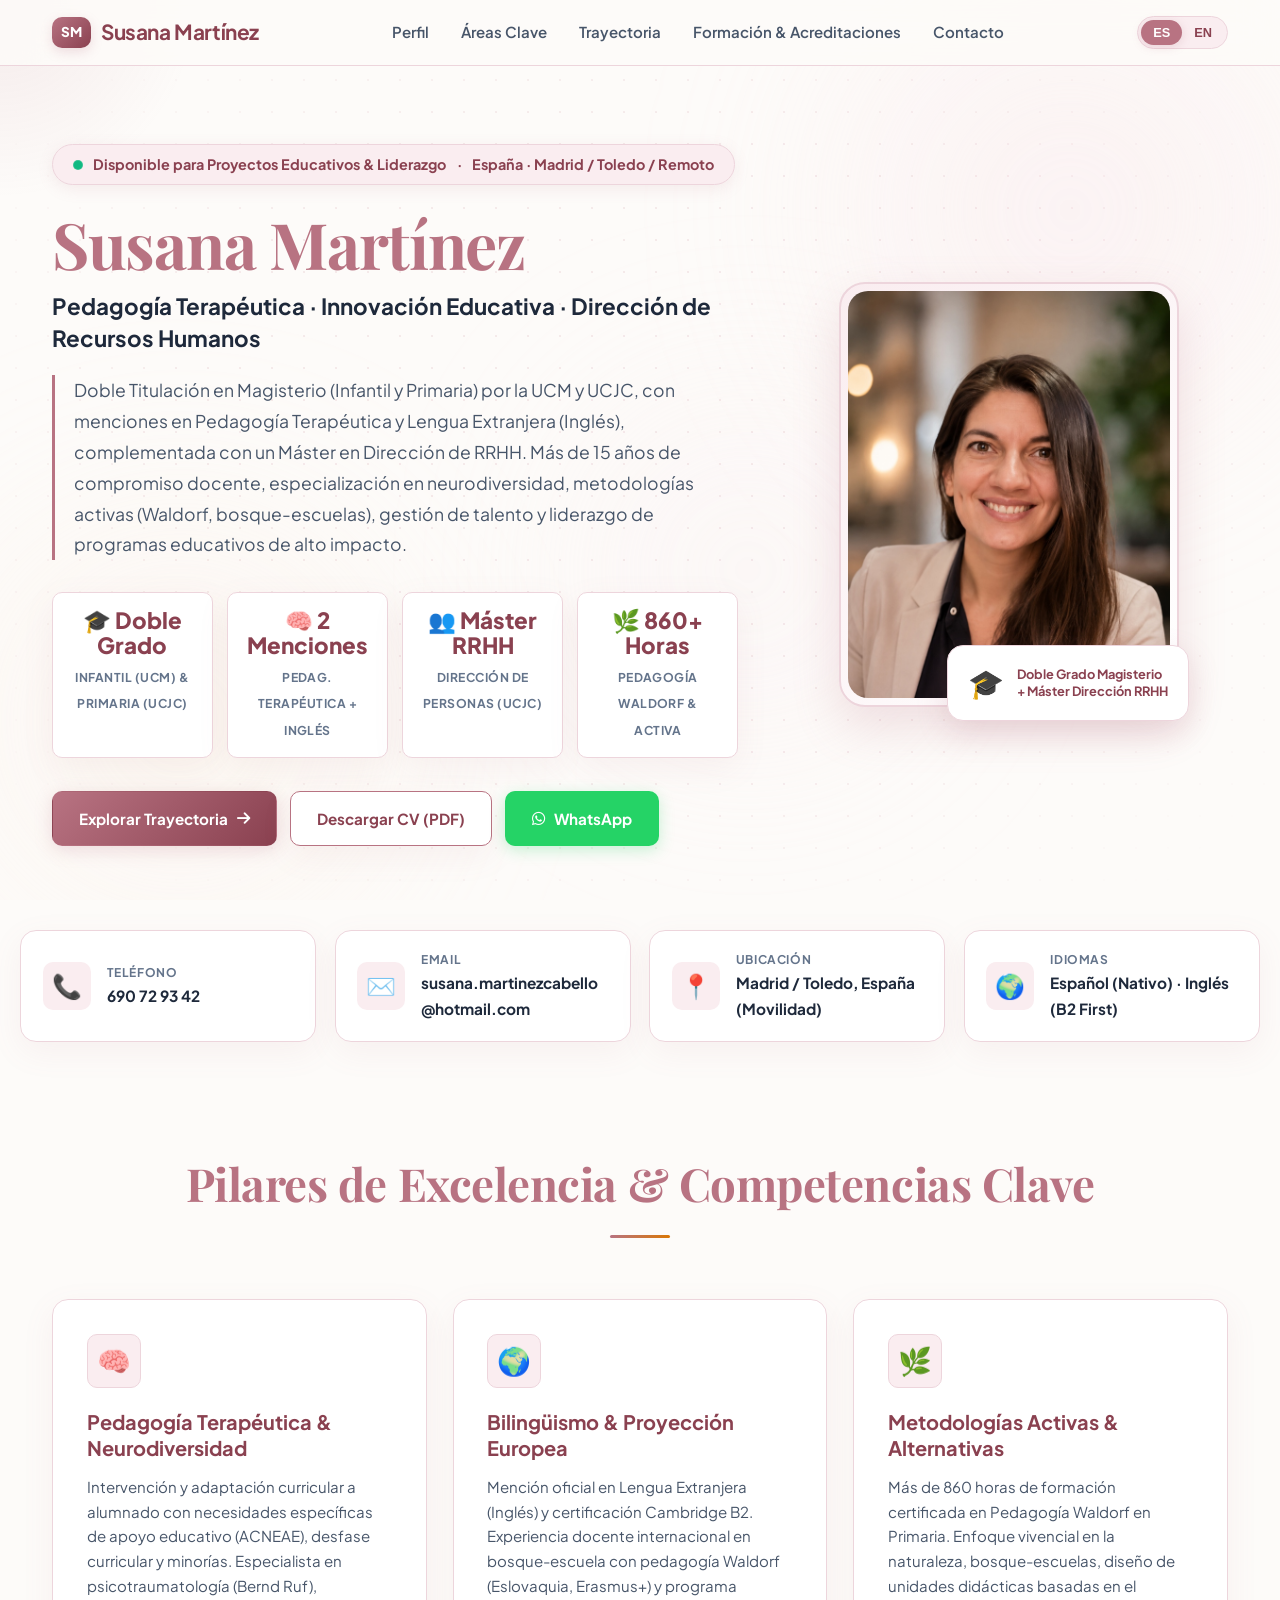
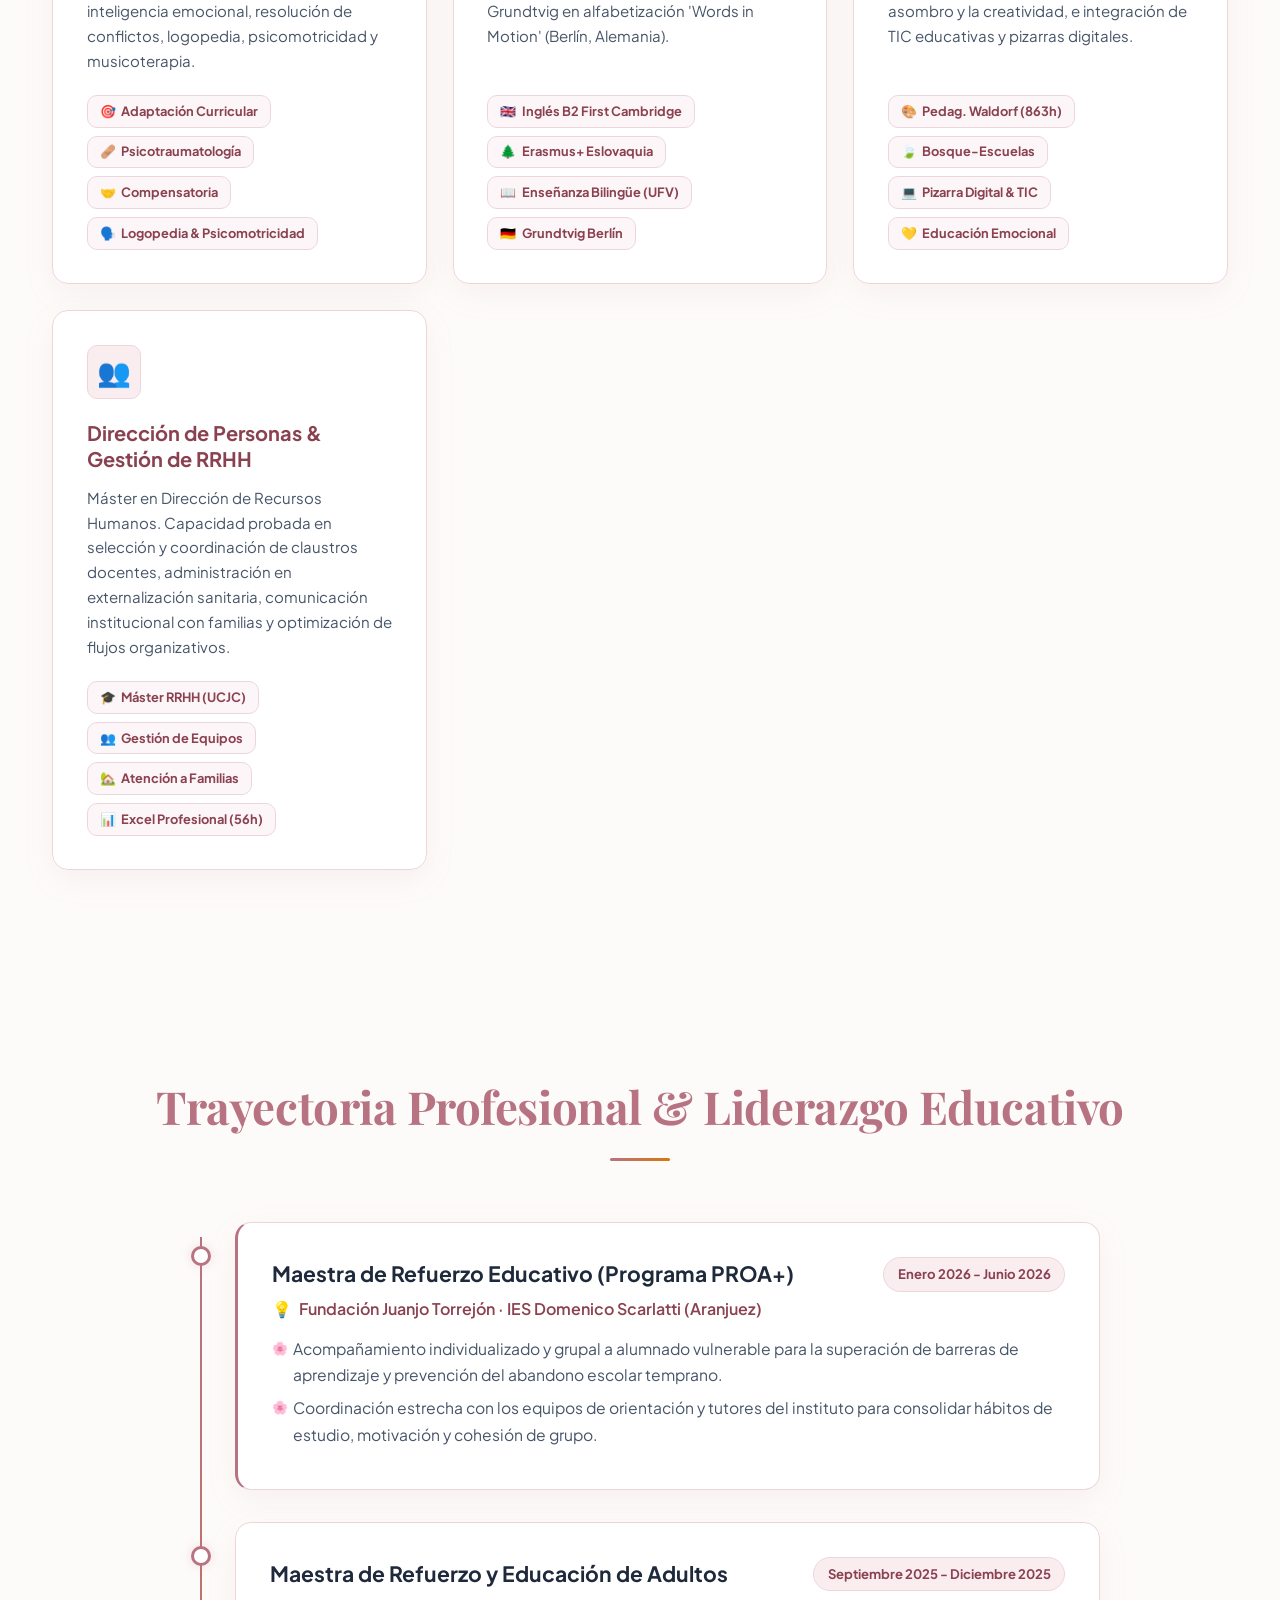
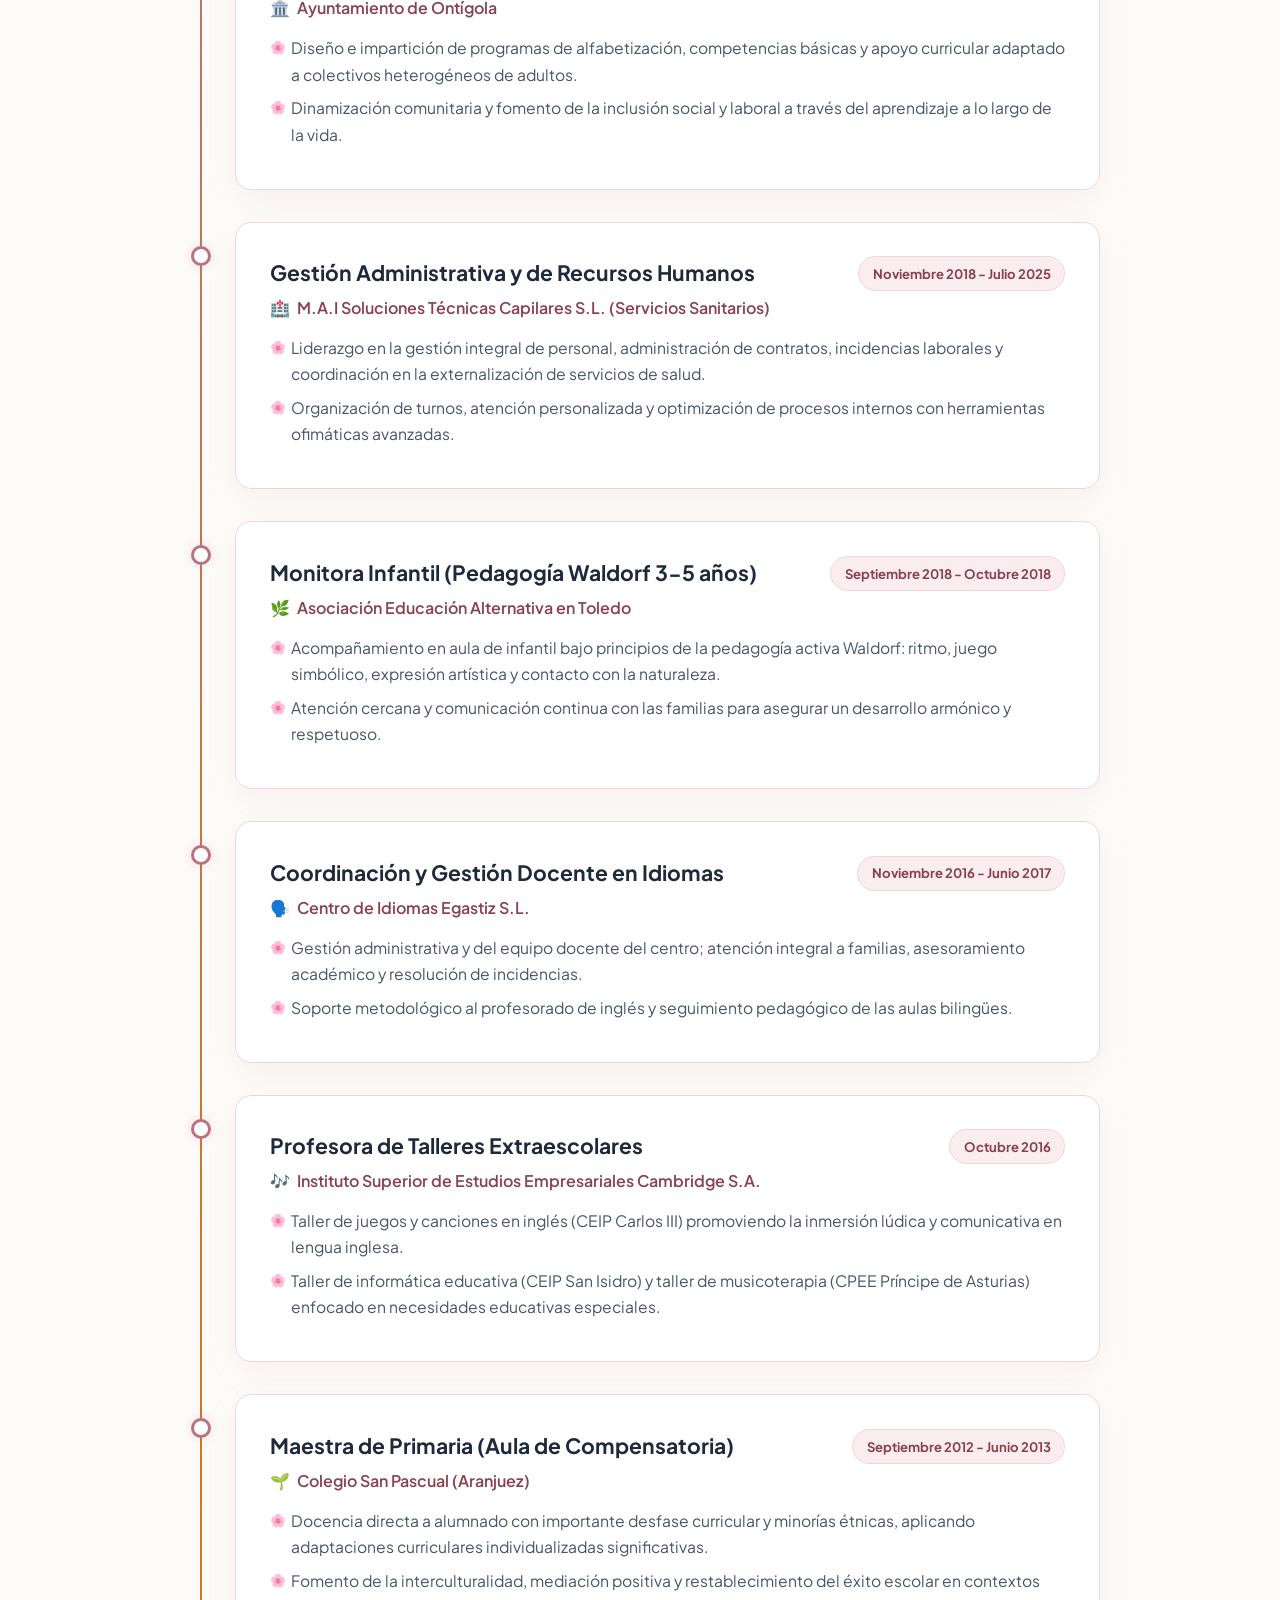
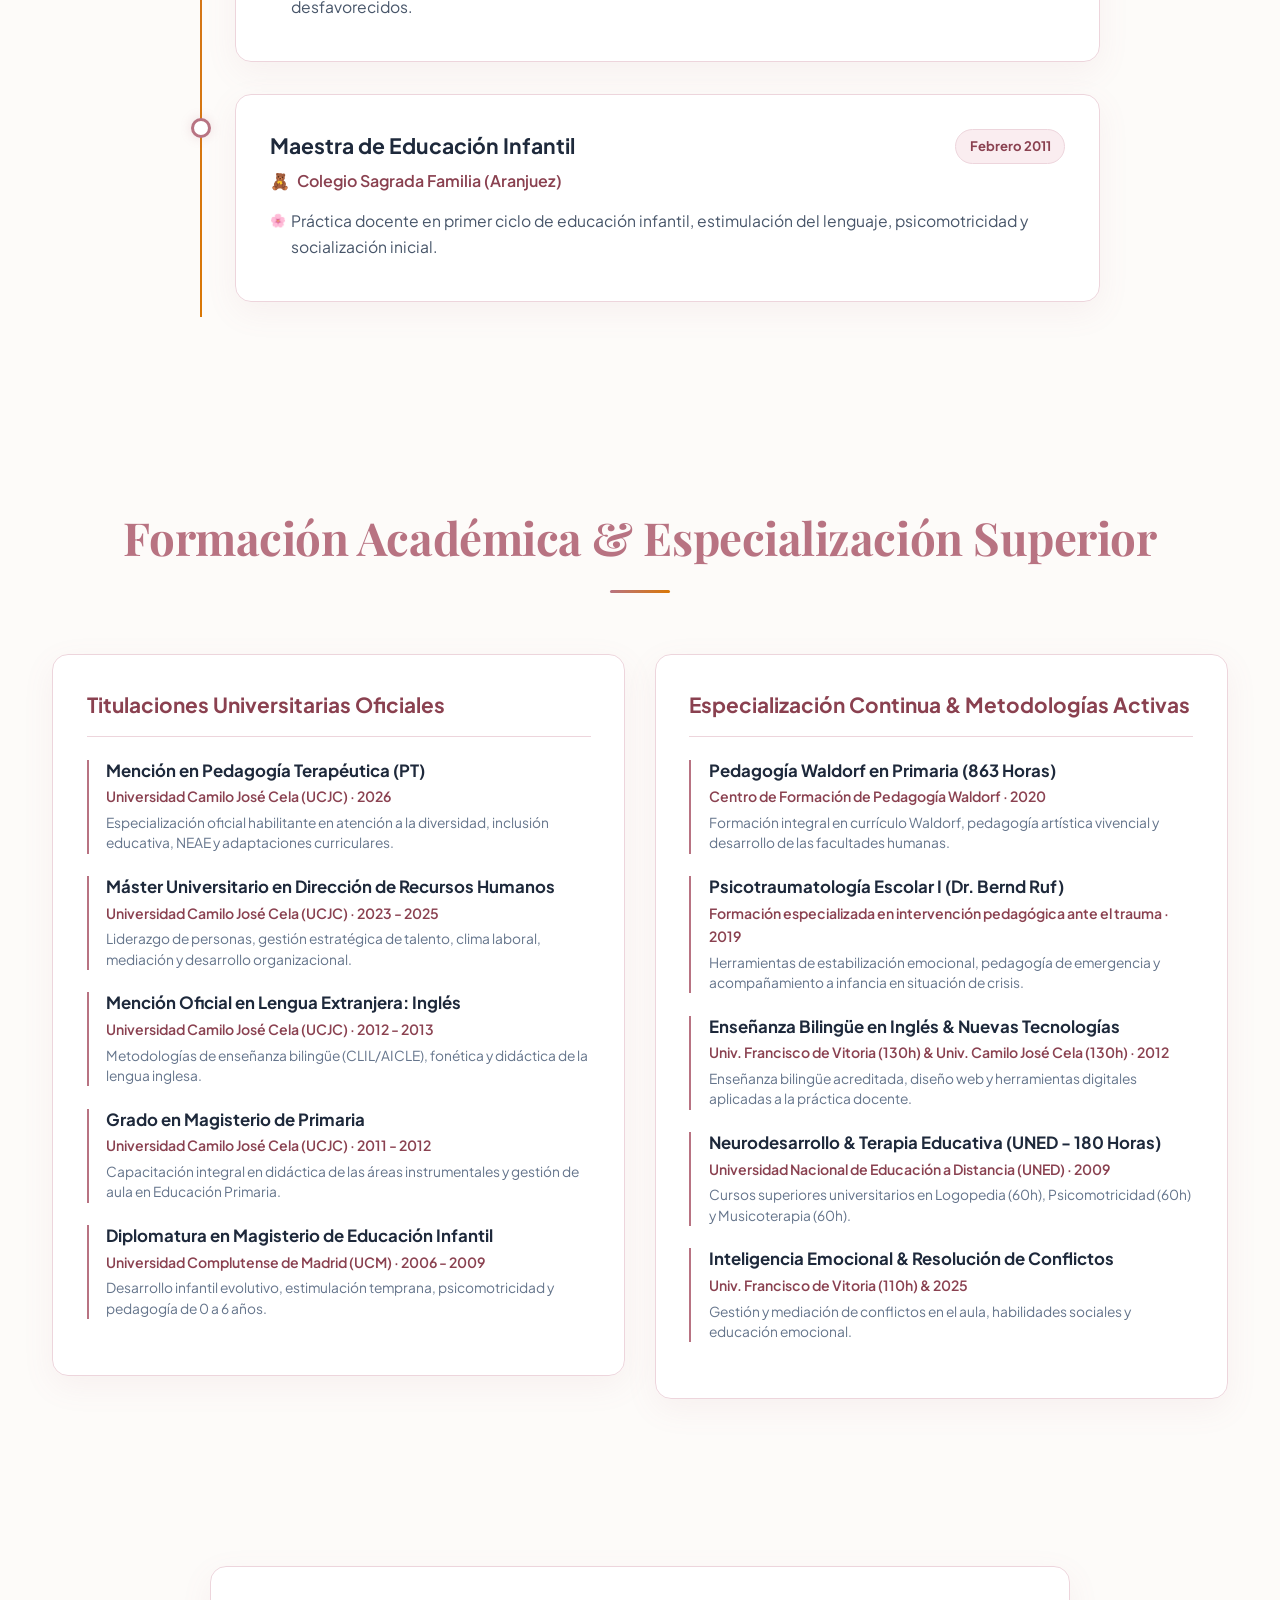
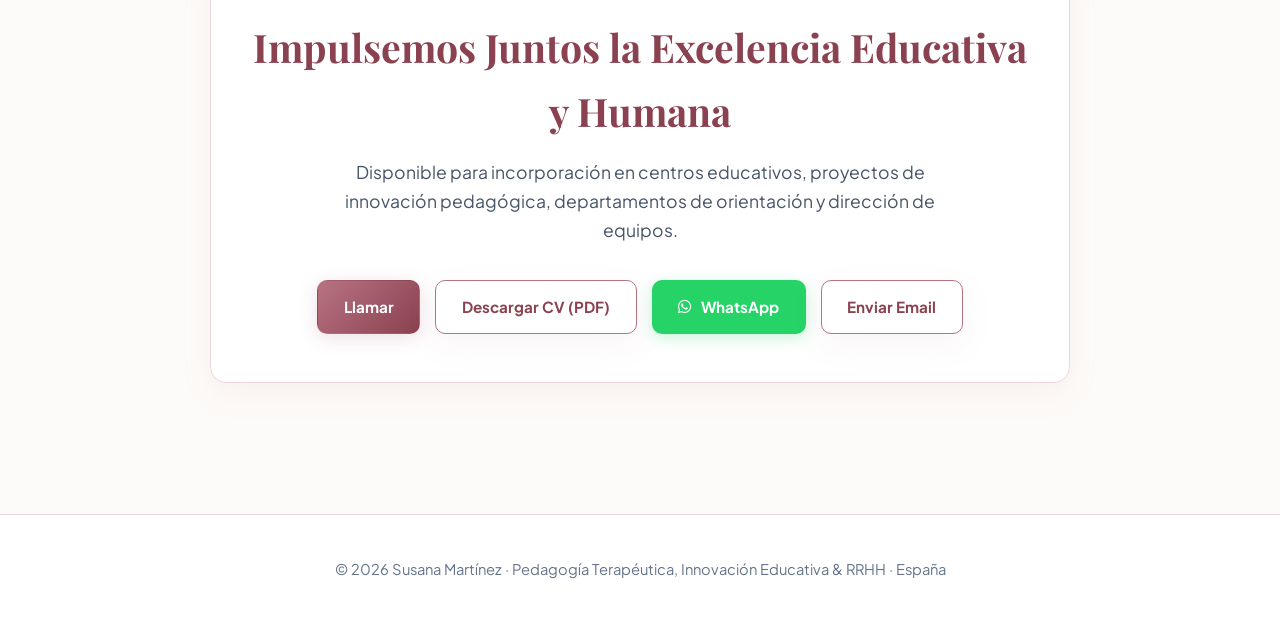
==== commit a9d0355f: "🌸 Rediseño completo: Estética fresca rosa pastel del CV original, emojis visibles de alta profesiona" ====
--- a/index.html
+++ b/index.html
@@ -3,33 +3,94 @@
 <head>
     <meta charset="UTF-8">
     <meta name="viewport" content="width=device-width, initial-scale=1.0, viewport-fit=cover">
-    <title>Susana Martínez - Pedagogía Terapéutica, Innovación Educativa & Dirección de RRHH</title>
-    <meta name="description" content="Perfil profesional y ejecutivo de Susana Martínez: Maestra de Educación Infantil y Primaria, menciones en Pedagogía Terapéutica e Inglés, Máster en Dirección de Recursos Humanos. Especialista en atención a la diversidad, metodologías activas y gestión de personas en España.">
     
-    <!-- Open Graph / WhatsApp / Email Preview -->
-    <meta property="og:title" content="Susana Martínez — Pedagogía Terapéutica, Innovación & RRHH">
-    <meta property="og:description" content="Doble Grado en Magisterio, menciones en P.T. e Inglés, Máster en RRHH y más de 15 años de compromiso docente y liderazgo educativo en España.">
+    <!-- Primary SEO Meta Tags -->
+    <title>Susana Martínez | Especialista en Pedagogía Terapéutica, Innovación Educativa & RRHH</title>
+    <meta name="title" content="Susana Martínez | Especialista en Pedagogía Terapéutica, Innovación Educativa & RRHH">
+    <meta name="description" content="Perfil profesional y currículum de Susana Martínez en España: Doble Grado en Magisterio (Infantil y Primaria), Menciones Oficiales en Pedagogía Terapéutica (PT) y Lengua Extranjera (Inglés), y Máster en Dirección de Recursos Humanos. Especialista en atención a la diversidad, metodologías activas (Waldorf, bosque-escuelas) y liderazgo educativo.">
+    <meta name="keywords" content="Susana Martínez, Pedagogía Terapéutica, Magisterio Primaria, Magisterio Infantil, Innovación Educativa, Dirección de Recursos Humanos, Atención a la Diversidad, Waldorf, Educación Bilingüe, PROA+, Madrid, Toledo, España">
+    <meta name="author" content="Susana Martínez">
+    <meta name="robots" content="index, follow">
+    <link rel="canonical" href="https://yoyocubano.github.io/susana-martinez/">
+    <meta name="theme-color" content="#b87382">
+
+    <!-- Open Graph / WhatsApp / Facebook Preview -->
+    <meta property="og:type" content="profile">
+    <meta property="og:title" content="Susana Martínez — Pedagogía Terapéutica, Innovación Educativa & RRHH">
+    <meta property="og:description" content="Doble Grado en Magisterio, menciones en Pedagogía Terapéutica e Inglés, Máster en RRHH y más de 15 años de compromiso docente y liderazgo en España.">
     <meta property="og:image" content="./thumbnail.jpg">
     <meta property="og:image:type" content="image/jpeg">
     <meta property="og:image:width" content="1200">
     <meta property="og:image:height" content="630">
-    <meta property="og:type" content="website">
+    <meta property="og:url" content="https://yoyocubano.github.io/susana-martinez/">
+    <meta property="og:locale" content="es_ES">
 
     <!-- Twitter Card -->
     <meta name="twitter:card" content="summary_large_image">
-    <meta name="twitter:title" content="Susana Martínez — Perfil Ejecutivo & CV">
-    <meta name="twitter:description" content="Especialista en Pedagogía Terapéutica, Innovación Educativa y Dirección de RRHH.">
+    <meta name="twitter:title" content="Susana Martínez — Perfil Profesional & CV">
+    <meta name="twitter:description" content="Especialista en Pedagogía Terapéutica, Innovación Educativa y Dirección de RRHH en España.">
     <meta name="twitter:image" content="./thumbnail.jpg">
+
+    <!-- Structured Data (JSON-LD) for Google Rich Snippets -->
+    <script type="application/ld+json">
+    {
+      "@context": "https://schema.org",
+      "@type": "Person",
+      "name": "Susana Martínez",
+      "jobTitle": "Especialista en Pedagogía Terapéutica, Innovación Educativa y Dirección de Recursos Humanos",
+      "url": "https://yoyocubano.github.io/susana-martinez/",
+      "image": "https://yoyocubano.github.io/susana-martinez/portrait.jpg",
+      "telephone": "+34690729342",
+      "email": "susana.martinezcabello@hotmail.com",
+      "address": {
+        "@type": "PostalAddress",
+        "addressLocality": "Madrid / Toledo",
+        "addressCountry": "ES"
+      },
+      "alumniOf": [
+        {
+          "@type": "EducationalOrganization",
+          "name": "Universidad Complutense de Madrid (UCM)"
+        },
+        {
+          "@type": "EducationalOrganization",
+          "name": "Universidad Camilo José Cela (UCJC)"
+        }
+      ],
+      "hasCredential": [
+        {
+          "@type": "EducationalOccupationalCredential",
+          "name": "Mención en Pedagogía Terapéutica (PT)"
+        },
+        {
+          "@type": "EducationalOccupationalCredential",
+          "name": "Máster en Dirección de Recursos Humanos"
+        },
+        {
+          "@type": "EducationalOccupationalCredential",
+          "name": "Mención en Lengua Extranjera: Inglés"
+        },
+        {
+          "@type": "EducationalOccupationalCredential",
+          "name": "Grado en Magisterio de Primaria"
+        },
+        {
+          "@type": "EducationalOccupationalCredential",
+          "name": "Diplomatura en Magisterio de Educación Infantil"
+        }
+      ],
+      "knowsLanguage": ["es", "en"]
+    }
+    </script>
     
     <link rel="preconnect" href="https://fonts.googleapis.com">
     <link rel="preconnect" href="https://fonts.gstatic.com" crossorigin>
     <link href="https://fonts.googleapis.com/css2?family=Plus+Jakarta+Sans:wght@300;400;500;600;700;800&family=Playfair+Display:ital,wght@0,600;0,700;1,400;1,600&display=swap" rel="stylesheet">
-    <link rel="stylesheet" href="https://fonts.googleapis.com/css2?family=Material+Symbols+Outlined:opsz,wght,FILL,GRAD@20..48,100..700,0..1,-50..200" />
     <link rel="stylesheet" href="https://cdnjs.cloudflare.com/ajax/libs/font-awesome/6.4.0/css/all.min.css">
     <link rel="stylesheet" href="styles.css">
 </head>
 <body>
-    <!-- 21st.dev Animated Elements & Glow -->
+    <!-- Subtle Ambient Dynamic Background -->
     <div id="cursor-glow"></div>
     <div class="background-elements">
         <div class="blob blob-1"></div>
@@ -39,7 +100,7 @@
     </div>
 
     <!-- Navigation Bar -->
-    <nav class="navbar">
+    <nav class="navbar" aria-label="Navegación principal">
         <div class="nav-content">
             <a href="#" class="logo">
                 <span class="logo-badge">SM</span>
@@ -49,12 +110,12 @@
                 <li><a href="#about" data-i18n="nav_about">Perfil</a></li>
                 <li><a href="#pillars" data-i18n="nav_pillars">Áreas Clave</a></li>
                 <li><a href="#experience" data-i18n="nav_exp">Trayectoria</a></li>
-                <li><a href="#education" data-i18n="nav_edu">Formación</a></li>
+                <li><a href="#education" data-i18n="nav_edu">Formación & Acreditaciones</a></li>
                 <li><a href="#contact" data-i18n="nav_contact">Contacto</a></li>
             </ul>
-            <div class="lang-switcher">
-                <button class="lang-btn active" data-lang="es">ES</button>
-                <button class="lang-btn" data-lang="en">EN</button>
+            <div class="lang-switcher" role="group" aria-label="Selector de idioma">
+                <button class="lang-btn active" data-lang="es" aria-label="Español">ES</button>
+                <button class="lang-btn" data-lang="en" aria-label="English">EN</button>
             </div>
         </div>
     </nav>
@@ -79,22 +140,22 @@
                         Doble Titulación en Magisterio (Infantil y Primaria) por la UCM y UCJC, con menciones en Pedagogía Terapéutica y Lengua Extranjera (Inglés), complementada con un Máster en Dirección de RRHH. Más de 15 años de compromiso docente, especialización en neurodiversidad, metodologías activas (Waldorf, bosque-escuelas), gestión de talento y liderazgo de programas educativos de alto impacto.
                     </p>
 
-                    <!-- Metrics Highlights -->
+                    <!-- Key Metrics Strip with Expressive Emojis -->
                     <div class="metrics-strip">
                         <div class="metric-card">
-                            <span class="metric-num" data-i18n="metric_1_num">Doble Grado</span>
+                            <span class="metric-num" data-i18n="metric_1_num">🎓 Doble Grado</span>
                             <span class="metric-lbl" data-i18n="metric_1_lbl">Infantil (UCM) & Primaria (UCJC)</span>
                         </div>
                         <div class="metric-card">
-                            <span class="metric-num" data-i18n="metric_2_num">2 Menciones</span>
+                            <span class="metric-num" data-i18n="metric_2_num">🧠 2 Menciones</span>
                             <span class="metric-lbl" data-i18n="metric_2_lbl">Pedag. Terapéutica + Inglés</span>
                         </div>
                         <div class="metric-card">
-                            <span class="metric-num" data-i18n="metric_3_num">Máster RRHH</span>
+                            <span class="metric-num" data-i18n="metric_3_num">👥 Máster RRHH</span>
                             <span class="metric-lbl" data-i18n="metric_3_lbl">Dirección de Personas (UCJC)</span>
                         </div>
                         <div class="metric-card">
-                            <span class="metric-num" data-i18n="metric_4_num">860+ Horas</span>
+                            <span class="metric-num" data-i18n="metric_4_num">🌿 860+ Horas</span>
                             <span class="metric-lbl" data-i18n="metric_4_lbl">Pedagogía Waldorf & Activa</span>
                         </div>
                     </div>
@@ -102,10 +163,10 @@
                     <div class="hero-actions">
                         <a href="#experience" class="btn btn-primary">
                             <span data-i18n="btn_exp">Explorar Trayectoria</span>
-                            <span class="material-symbols-outlined">arrow_forward</span>
+                            <i class="fa-solid fa-arrow-right"></i>
                         </a>
                         <a href="CV_Susana_Martinez.pdf" class="btn btn-outline" target="_blank" download data-i18n="btn_download">
-                            <span class="material-symbols-outlined">download</span> Descargar CV (PDF)
+                            <i class="fa-solid fa-file-arrow-down"></i> Descargar CV (PDF)
                         </a>
                         <a href="https://wa.me/34690729342" class="btn btn-secondary" target="_blank" rel="noopener">
                             <i class="fa-brands fa-whatsapp"></i> WhatsApp
@@ -115,9 +176,9 @@
 
                 <div class="hero-image-container fade-in-right">
                     <div class="image-wrapper tilt-card">
-                        <img src="./portrait.jpg" alt="Susana Martínez" class="profile-img">
+                        <img src="./portrait.jpg" alt="Susana Martínez - Maestra y Líder Pedagógica" class="profile-img">
                         <div class="credentials-badge">
-                            <i class="fa-solid fa-graduation-cap"></i>
+                            <span class="badge-icon">🎓</span>
                             <div class="text" data-i18n="credentials_badge_txt">
                                 Doble Grado Magisterio<br>+ Máster Dirección RRHH
                             </div>
@@ -127,32 +188,32 @@
             </div>
         </section>
 
-        <!-- Contact & Credentials Bar -->
+        <!-- Contact & Credentials Bar with Emojis -->
         <section id="about" class="contact-bar section fade-in-up">
             <div class="contact-grid">
                 <div class="contact-item">
-                    <div class="icon-box"><span class="material-symbols-outlined">call</span></div>
+                    <div class="icon-box">📞</div>
                     <div class="contact-details">
                         <span class="label" data-i18n="contact_phone">Teléfono</span>
-                        <a href="tel:+34690729342" class="value" style="text-decoration:none; color:inherit;">+34 690 72 93 42</a>
+                        <a href="tel:+34690729342" class="value" style="text-decoration:none; color:inherit;">690 72 93 42</a>
                     </div>
                 </div>
                 <div class="contact-item">
-                    <div class="icon-box"><span class="material-symbols-outlined">mail</span></div>
+                    <div class="icon-box">✉️</div>
                     <div class="contact-details">
                         <span class="label">Email</span>
                         <a href="mailto:susana.martinezcabello@hotmail.com" class="value" style="text-decoration:none; color:inherit;">susana.martinezcabello@hotmail.com</a>
                     </div>
                 </div>
                 <div class="contact-item">
-                    <div class="icon-box"><span class="material-symbols-outlined">location_on</span></div>
+                    <div class="icon-box">📍</div>
                     <div class="contact-details">
                         <span class="label" data-i18n="contact_address">Ubicación</span>
                         <span class="value" data-i18n="contact_address_val">Madrid / Toledo, España (Movilidad)</span>
                     </div>
                 </div>
                 <div class="contact-item">
-                    <div class="icon-box"><span class="material-symbols-outlined">translate</span></div>
+                    <div class="icon-box">🌍</div>
                     <div class="contact-details">
                         <span class="label" data-i18n="contact_langs">Idiomas</span>
                         <span class="value" data-i18n="contact_langs_val">Español (Nativo) · Inglés (B2 First)</span>
@@ -165,7 +226,6 @@
         <section id="pillars" class="pillars section">
             <div class="section-header fade-in-up">
                 <h2>
-                    <span class="material-symbols-outlined" style="font-size:2.4rem; color:var(--primary-light);">verified</span>
                     <span data-i18n="pillars_title">Pilares de Excelencia & <span>Competencias Clave</span></span>
                 </h2>
                 <div class="divider"></div>
@@ -174,61 +234,61 @@
             <div class="pillars-grid">
                 <!-- Pillar 1 -->
                 <div class="glass-card interactive-card pillar-card fade-in-up">
-                    <div class="pillar-icon"><i class="fa-solid fa-hands-holding-child"></i></div>
+                    <div class="pillar-icon-wrap">🧠</div>
                     <h3 data-i18n="pillar_1_title">Pedagogía Terapéutica & Neurodiversidad</h3>
                     <p data-i18n="pillar_1_desc">
                         Intervención y adaptación curricular a alumnado con necesidades específicas de apoyo educativo (ACNEAE), desfase curricular y minorías. Especialista en psicotraumatología (Bernd Ruf), inteligencia emocional, resolución de conflictos, logopedia, psicomotricidad y musicoterapia.
                     </p>
                     <div class="pillar-tags">
-                        <span class="pillar-tag" data-i18n="pillar_1_tag1">Adaptación Curricular</span>
-                        <span class="pillar-tag" data-i18n="pillar_1_tag2">Psicotraumatología</span>
-                        <span class="pillar-tag" data-i18n="pillar_1_tag3">Compensatoria</span>
-                        <span class="pillar-tag" data-i18n="pillar_1_tag4">Logopedia & Psicomotricidad</span>
+                        <span class="pillar-tag">🎯 <span data-i18n="pillar_1_tag1">Adaptación Curricular</span></span>
+                        <span class="pillar-tag">🩹 <span data-i18n="pillar_1_tag2">Psicotraumatología</span></span>
+                        <span class="pillar-tag">🤝 <span data-i18n="pillar_1_tag3">Compensatoria</span></span>
+                        <span class="pillar-tag">🗣️ <span data-i18n="pillar_1_tag4">Logopedia & Psicomotricidad</span></span>
                     </div>
                 </div>
 
                 <!-- Pillar 2 -->
                 <div class="glass-card interactive-card pillar-card fade-in-up" style="transition-delay: 0.1s">
-                    <div class="pillar-icon"><i class="fa-solid fa-earth-europe"></i></div>
+                    <div class="pillar-icon-wrap">🌍</div>
                     <h3 data-i18n="pillar_2_title">Bilingüismo & Proyección Europea</h3>
                     <p data-i18n="pillar_2_desc">
                         Mención oficial en Lengua Extranjera (Inglés) y certificación Cambridge B2. Experiencia docente internacional en bosque-escuela con pedagogía Waldorf (Eslovaquia, Erasmus+) y programa Grundtvig en alfabetización 'Words in Motion' (Berlín, Alemania).
                     </p>
                     <div class="pillar-tags">
-                        <span class="pillar-tag" data-i18n="pillar_2_tag1">Inglés B2 First Cambridge</span>
-                        <span class="pillar-tag" data-i18n="pillar_2_tag2">Erasmus+ Eslovaquia</span>
-                        <span class="pillar-tag" data-i18n="pillar_2_tag3">Enseñanza Bilingüe (UFV)</span>
-                        <span class="pillar-tag" data-i18n="pillar_2_tag4">Grundtvig Berlín</span>
+                        <span class="pillar-tag">🇬🇧 <span data-i18n="pillar_2_tag1">Inglés B2 First Cambridge</span></span>
+                        <span class="pillar-tag">🌲 <span data-i18n="pillar_2_tag2">Erasmus+ Eslovaquia</span></span>
+                        <span class="pillar-tag">📖 <span data-i18n="pillar_2_tag3">Enseñanza Bilingüe (UFV)</span></span>
+                        <span class="pillar-tag">🇩🇪 <span data-i18n="pillar_2_tag4">Grundtvig Berlín</span></span>
                     </div>
                 </div>
 
                 <!-- Pillar 3 -->
                 <div class="glass-card interactive-card pillar-card fade-in-up" style="transition-delay: 0.2s">
-                    <div class="pillar-icon"><i class="fa-solid fa-seedling"></i></div>
+                    <div class="pillar-icon-wrap">🌿</div>
                     <h3 data-i18n="pillar_3_title">Metodologías Activas & Alternativas</h3>
                     <p data-i18n="pillar_3_desc">
                         Más de 860 horas de formación certificada en Pedagogía Waldorf en Primaria. Enfoque vivencial en la naturaleza, bosque-escuelas, diseño de unidades didácticas basadas en el asombro y la creatividad, e integración de TIC educativas y pizarras digitales.
                     </p>
                     <div class="pillar-tags">
-                        <span class="pillar-tag" data-i18n="pillar_3_tag1">Pedag. Waldorf (863h)</span>
-                        <span class="pillar-tag" data-i18n="pillar_3_tag2">Bosque-Escuelas</span>
-                        <span class="pillar-tag" data-i18n="pillar_3_tag3">Pizarra Digital & TIC</span>
-                        <span class="pillar-tag" data-i18n="pillar_3_tag4">Educación Emocional</span>
+                        <span class="pillar-tag">🎨 <span data-i18n="pillar_3_tag1">Pedag. Waldorf (863h)</span></span>
+                        <span class="pillar-tag">🍃 <span data-i18n="pillar_3_tag2">Bosque-Escuelas</span></span>
+                        <span class="pillar-tag">💻 <span data-i18n="pillar_3_tag3">Pizarra Digital & TIC</span></span>
+                        <span class="pillar-tag">💛 <span data-i18n="pillar_3_tag4">Educación Emocional</span></span>
                     </div>
                 </div>
 
                 <!-- Pillar 4 -->
                 <div class="glass-card interactive-card pillar-card fade-in-up" style="transition-delay: 0.3s">
-                    <div class="pillar-icon"><i class="fa-solid fa-users-gear"></i></div>
+                    <div class="pillar-icon-wrap">👥</div>
                     <h3 data-i18n="pillar_4_title">Dirección de Personas & Gestión de RRHH</h3>
                     <p data-i18n="pillar_4_desc">
                         Máster en Dirección de Recursos Humanos. Capacidad probada en selección y coordinación de claustros docentes, administración en externalización sanitaria, comunicación institucional con familias y optimización de flujos organizativos.
                     </p>
                     <div class="pillar-tags">
-                        <span class="pillar-tag" data-i18n="pillar_4_tag1">Máster RRHH (UCJC)</span>
-                        <span class="pillar-tag" data-i18n="pillar_4_tag2">Gestión de Equipos</span>
-                        <span class="pillar-tag" data-i18n="pillar_4_tag3">Atención a Familias</span>
-                        <span class="pillar-tag" data-i18n="pillar_4_tag4">Excel Profesional (56h)</span>
+                        <span class="pillar-tag">🎓 <span data-i18n="pillar_4_tag1">Máster RRHH (UCJC)</span></span>
+                        <span class="pillar-tag">👥 <span data-i18n="pillar_4_tag2">Gestión de Equipos</span></span>
+                        <span class="pillar-tag">🏡 <span data-i18n="pillar_4_tag3">Atención a Familias</span></span>
+                        <span class="pillar-tag">📊 <span data-i18n="pillar_4_tag4">Excel Profesional (56h)</span></span>
                     </div>
                 </div>
             </div>
@@ -238,7 +298,6 @@
         <section id="experience" class="experience section">
             <div class="section-header fade-in-up">
                 <h2>
-                    <span class="material-symbols-outlined" style="font-size:2.4rem; color:var(--primary-light);">timeline</span>
                     <span data-i18n="exp_title">Trayectoria Profesional & <span>Liderazgo Educativo</span></span>
                 </h2>
                 <div class="divider"></div>
@@ -250,16 +309,16 @@
                 <!-- Job 1: PROA+ -->
                 <div class="timeline-item fade-in-up">
                     <div class="timeline-dot"></div>
-                    <div class="timeline-content glass-card interactive-card" style="border-left: 3px solid var(--accent);">
+                    <div class="timeline-content glass-card interactive-card" style="border-left: 3.5px solid var(--rose-primary);">
                         <div class="timeline-header">
                             <div class="job-info">
                                 <h3 data-i18n="job1_title">Maestra de Refuerzo Educativo (Programa PROA+)</h3>
                                 <h4>
-                                    <span class="material-symbols-outlined" style="font-size:1.15rem;">school</span>
+                                    <span>💡</span>
                                     <span data-i18n="job1_company">Fundación Juanjo Torrejón · IES Domenico Scarlatti (Aranjuez)</span>
                                 </h4>
                             </div>
-                            <span class="date-badge" data-i18n="job1_date" style="background: rgba(245, 158, 11, 0.15); border-color: rgba(245, 158, 11, 0.3); color: var(--accent-light);">Enero 2026 - Junio 2026</span>
+                            <span class="date-badge" data-i18n="job1_date">Enero 2026 - Junio 2026</span>
                         </div>
                         <ul class="job-description">
                             <li data-i18n="job1_desc1">Acompañamiento individualizado y grupal a alumnado vulnerable para la superación de barreras de aprendizaje y prevención del abandono escolar temprano.</li>
@@ -276,7 +335,7 @@
                             <div class="job-info">
                                 <h3 data-i18n="job2_title">Maestra de Refuerzo y Educación de Adultos</h3>
                                 <h4>
-                                    <span class="material-symbols-outlined" style="font-size:1.15rem;">account_balance</span>
+                                    <span>🏛️</span>
                                     <span data-i18n="job2_company">Ayuntamiento de Ontígola</span>
                                 </h4>
                             </div>
@@ -297,7 +356,7 @@
                             <div class="job-info">
                                 <h3 data-i18n="job3_title">Gestión Administrativa y de Recursos Humanos</h3>
                                 <h4>
-                                    <span class="material-symbols-outlined" style="font-size:1.15rem;">domain</span>
+                                    <span>🏥</span>
                                     <span data-i18n="job3_company">M.A.I Soluciones Técnicas Capilares S.L. (Servicios Sanitarios)</span>
                                 </h4>
                             </div>
@@ -318,7 +377,7 @@
                             <div class="job-info">
                                 <h3 data-i18n="job4_title">Monitora Infantil (Pedagogía Waldorf 3-5 años)</h3>
                                 <h4>
-                                    <span class="material-symbols-outlined" style="font-size:1.15rem;">forest</span>
+                                    <span>🌿</span>
                                     <span data-i18n="job4_company">Asociación Educación Alternativa en Toledo</span>
                                 </h4>
                             </div>
@@ -339,7 +398,7 @@
                             <div class="job-info">
                                 <h3 data-i18n="job5_title">Coordinación y Gestión Docente en Idiomas</h3>
                                 <h4>
-                                    <span class="material-symbols-outlined" style="font-size:1.15rem;">forum</span>
+                                    <span>🗣️</span>
                                     <span data-i18n="job5_company">Centro de Idiomas Egastiz S.L.</span>
                                 </h4>
                             </div>
@@ -360,7 +419,7 @@
                             <div class="job-info">
                                 <h3 data-i18n="job6_title">Profesora de Talleres Extraescolares</h3>
                                 <h4>
-                                    <span class="material-symbols-outlined" style="font-size:1.15rem;">auto_stories</span>
+                                    <span>🎶</span>
                                     <span data-i18n="job6_company">Instituto Superior de Estudios Empresariales Cambridge S.A.</span>
                                 </h4>
                             </div>
@@ -381,7 +440,7 @@
                             <div class="job-info">
                                 <h3 data-i18n="job7_title">Maestra de Primaria (Aula de Compensatoria)</h3>
                                 <h4>
-                                    <span class="material-symbols-outlined" style="font-size:1.15rem;">escalator_warning</span>
+                                    <span>🌱</span>
                                     <span data-i18n="job7_company">Colegio San Pascual (Aranjuez)</span>
                                 </h4>
                             </div>
@@ -402,7 +461,7 @@
                             <div class="job-info">
                                 <h3 data-i18n="job8_title">Maestra de Educación Infantil</h3>
                                 <h4>
-                                    <span class="material-symbols-outlined" style="font-size:1.15rem;">child_care</span>
+                                    <span>🧸</span>
                                     <span data-i18n="job8_company">Colegio Sagrada Familia (Aranjuez)</span>
                                 </h4>
                             </div>
@@ -420,7 +479,6 @@
         <section id="education" class="education section">
             <div class="section-header fade-in-up">
                 <h2>
-                    <span class="material-symbols-outlined" style="font-size:2.4rem; color:var(--primary-light);">school</span>
                     <span data-i18n="edu_section_title">Formación Académica & <span>Especialización Superior</span></span>
                 </h2>
                 <div class="divider"></div>
@@ -431,7 +489,7 @@
                 <div class="edu-column fade-in-up">
                     <div class="glass-card interactive-card full-height">
                         <h3 data-i18n="edu_col1_title">
-                            <i class="fa-solid fa-graduation-cap" style="color:var(--primary-light);"></i>
+                            <span>🎓</span>
                             <span>Titulaciones Universitarias Oficiales</span>
                         </h3>
                         
@@ -471,7 +529,7 @@
                 <div class="edu-column fade-in-up" style="transition-delay: 0.15s">
                     <div class="glass-card interactive-card full-height">
                         <h3 data-i18n="edu_col2_title">
-                            <i class="fa-solid fa-award" style="color:var(--accent);"></i>
+                            <span>✨</span>
                             <span>Especialización Continua & Metodologías Activas</span>
                         </h3>
 
@@ -511,23 +569,23 @@
 
         <!-- Final Call to Action -->
         <section id="contact" class="section fade-in-up" style="text-align: center; margin-bottom: 3rem;">
-            <div class="glass-card interactive-card" style="max-width: 860px; margin: 0 auto; padding: 2.75rem 1.75rem;">
-                <h2 style="font-family: 'Playfair Display', Georgia, serif; font-size: clamp(1.75rem, 3.8vw, 2.35rem); margin-bottom: 0.85rem; font-weight: 700;" data-i18n="cta_title">Impulsemos Juntos la Excelencia Educativa y Humana</h2>
-                <p style="color: var(--text-muted); margin-bottom: 2.2rem; font-size: 1.08rem; max-width: 620px; margin-left: auto; margin-right: auto;" data-i18n="cta_desc">
+            <div class="glass-card interactive-card" style="max-width: 860px; margin: 0 auto; padding: 3rem 1.8rem;">
+                <h2 style="font-family: 'Playfair Display', Georgia, serif; font-size: clamp(1.8rem, 3.8vw, 2.45rem); margin-bottom: 0.85rem; font-weight: 700; color: var(--rose-deep);" data-i18n="cta_title">Impulsemos Juntos la Excelencia Educativa y Humana</h2>
+                <p style="color: var(--text-muted); margin-bottom: 2.2rem; font-size: 1.1rem; max-width: 620px; margin-left: auto; margin-right: auto;" data-i18n="cta_desc">
                     Disponible para incorporación en centros educativos, proyectos de innovación pedagógica, departamentos de orientación y dirección de equipos.
                 </p>
                 <div style="display: flex; gap: 0.95rem; justify-content: center; flex-wrap: wrap;">
                     <a href="tel:+34690729342" class="btn btn-primary" data-i18n="cta_call">
-                        <span class="material-symbols-outlined">call</span> Llamar
+                        📞 Llamar
                     </a>
                     <a href="CV_Susana_Martinez.pdf" class="btn btn-outline" target="_blank" download data-i18n="cta_cv">
-                        <span class="material-symbols-outlined">download</span> Descargar CV (PDF)
+                        📄 Descargar CV (PDF)
                     </a>
                     <a href="https://wa.me/34690729342" class="btn btn-secondary" target="_blank" rel="noopener">
                         <i class="fa-brands fa-whatsapp"></i> WhatsApp
                     </a>
                     <a href="mailto:susana.martinezcabello@hotmail.com" class="btn btn-outline" data-i18n="cta_email">
-                        <span class="material-symbols-outlined">mail</span> Enviar Email
+                        ✉️ Enviar Email
                     </a>
                 </div>
             </div>
--- a/styles.css
+++ b/styles.css
@@ -1,31 +1,36 @@
-/* Susana Martínez - Executive Educational & Leadership Theme (21st.dev Aesthetics) */
+/* Susana Martínez - Fresh, Dynamic & Warm Pastel Rose Editorial Theme */
 :root {
-    --bg-main: #0a1026;
-    --bg-secondary: #0f1938;
-    --bg-card: rgba(18, 30, 66, 0.72);
-    --bg-card-hover: rgba(28, 46, 98, 0.9);
-    --border-card: rgba(96, 165, 250, 0.18);
-    --border-hover: rgba(96, 165, 250, 0.5);
+    /* Soft Dusty Rose & Warm Ivory Palette (matching original CV) */
+    --bg-main: #fdfbf9;
+    --bg-secondary: #fbf5f6;
+    --bg-card: rgba(255, 255, 255, 0.94);
+    --bg-card-hover: #ffffff;
     
-    --primary: #3b82f6;
-    --primary-light: #60a5fa;
-    --primary-glow: rgba(59, 130, 246, 0.38);
+    --rose-primary: #b87382;
+    --rose-deep: #8a4150;
+    --rose-soft: #faedf0;
+    --rose-softer: #fdf6f8;
+    --rose-border: #edd5dc;
+    --rose-glow: rgba(184, 115, 130, 0.22);
     
-    --accent: #f59e0b;
-    --accent-light: #fbbf24;
-    --accent-glow: rgba(245, 158, 11, 0.3);
+    --accent-warm: #d97706;
+    --accent-warm-soft: #fef3c7;
     
     --success: #10b981;
+    --success-soft: #d1fae5;
     
-    --text-main: #f8fafc;
-    --text-muted: #cbd5e1;
-    --text-dim: #94a3b8;
-    --text-sub: #64748b;
+    --text-main: #1e293b;
+    --text-muted: #475569;
+    --text-dim: #64748b;
+    --text-sub: #94a3b8;
     
-    --radius-sm: 8px;
-    --radius-md: 14px;
-    --radius-lg: 24px;
+    --radius-sm: 10px;
+    --radius-md: 16px;
+    --radius-lg: 26px;
     --radius-full: 9999px;
+    
+    --shadow-soft: 0 10px 32px rgba(184, 115, 130, 0.08);
+    --shadow-hover: 0 18px 42px rgba(184, 115, 130, 0.16);
     
     --transition-fast: 0.2s cubic-bezier(0.4, 0, 0.2, 1);
     --transition-normal: 0.3s cubic-bezier(0.4, 0, 0.2, 1);
@@ -47,14 +52,14 @@
     font-family: 'Plus Jakarta Sans', -apple-system, BlinkMacSystemFont, 'Segoe UI', Roboto, sans-serif;
     background-color: var(--bg-main);
     color: var(--text-main);
-    line-height: 1.6;
+    line-height: 1.65;
     overflow-x: hidden;
     position: relative;
     min-height: 100vh;
     padding-bottom: env(safe-area-inset-bottom, 0px);
 }
 
-/* 21st.dev Animated Luminous Background */
+/* Organic, Soft & Dynamic Background Ambient Motion */
 .background-elements {
     position: fixed;
     top: 0;
@@ -69,59 +74,59 @@
 .blob {
     position: absolute;
     border-radius: 50%;
-    filter: blur(120px);
-    opacity: 0.42;
-    animation: floatBlob 25s infinite alternate ease-in-out;
+    filter: blur(100px);
+    opacity: 0.55;
+    animation: organicFloat 22s infinite alternate ease-in-out;
 }
 
 .blob-1 {
-    width: min(600px, 90vw);
-    height: min(600px, 90vw);
-    background: radial-gradient(circle, #1d4ed8 0%, transparent 70%);
-    top: -100px;
+    width: min(580px, 90vw);
+    height: min(580px, 90vw);
+    background: radial-gradient(circle, #fae4e9 0%, rgba(250, 228, 233, 0) 70%);
+    top: -80px;
     right: -80px;
 }
 
 .blob-2 {
-    width: min(550px, 85vw);
-    height: min(550px, 85vw);
-    background: radial-gradient(circle, #0284c7 0%, transparent 70%);
-    bottom: -100px;
-    left: -100px;
-    animation-duration: 28s;
+    width: min(520px, 85vw);
+    height: min(520px, 85vw);
+    background: radial-gradient(circle, #fcf0e4 0%, rgba(252, 240, 228, 0) 70%);
+    bottom: -80px;
+    left: -80px;
+    animation-duration: 26s;
     animation-direction: alternate-reverse;
 }
 
 .blob-3 {
-    width: min(400px, 70vw);
-    height: min(400px, 70vw);
-    background: radial-gradient(circle, rgba(245, 158, 11, 0.2) 0%, transparent 70%);
-    top: 45%;
-    left: 40%;
+    width: min(420px, 70vw);
+    height: min(420px, 70vw);
+    background: radial-gradient(circle, #faedf0 0%, rgba(250, 237, 240, 0) 70%);
+    top: 40%;
+    left: 42%;
     animation-duration: 20s;
 }
 
 .grid-overlay {
     position: absolute;
     inset: 0;
-    background-image: radial-gradient(rgba(96, 165, 250, 0.12) 1px, transparent 1px);
+    background-image: radial-gradient(rgba(184, 115, 130, 0.12) 1.2px, transparent 1.2px);
     background-size: 32px 32px;
-    mask-image: radial-gradient(ellipse at center, black 40%, transparent 85%);
-    -webkit-mask-image: radial-gradient(ellipse at center, black 40%, transparent 85%);
-}
-
-@keyframes floatBlob {
+    mask-image: radial-gradient(ellipse at center, black 50%, transparent 90%);
+    -webkit-mask-image: radial-gradient(ellipse at center, black 50%, transparent 90%);
+}
+
+@keyframes organicFloat {
     0% { transform: translate(0, 0) scale(1); }
-    50% { transform: translate(-35px, 35px) scale(1.06); }
-    100% { transform: translate(35px, -35px) scale(0.96); }
-}
-
-/* Cursor Glow on Desktop */
+    50% { transform: translate(-30px, 30px) scale(1.05); }
+    100% { transform: translate(30px, -30px) scale(0.95); }
+}
+
+/* Subtle Cursor Glow on Pointer Fine */
 #cursor-glow {
     position: fixed;
-    width: 450px;
-    height: 450px;
-    background: radial-gradient(circle, rgba(59, 130, 246, 0.15), transparent 70%);
+    width: 400px;
+    height: 400px;
+    background: radial-gradient(circle, rgba(184, 115, 130, 0.12), transparent 70%);
     border-radius: 50%;
     pointer-events: none;
     transform: translate(-50%, -50%);
@@ -144,15 +149,16 @@
     z-index: 100;
     backdrop-filter: blur(18px);
     -webkit-backdrop-filter: blur(18px);
-    background: rgba(10, 16, 38, 0.85);
-    border-bottom: 1px solid var(--border-card);
+    background: rgba(253, 251, 249, 0.88);
+    border-bottom: 1px solid var(--rose-border);
     padding-top: env(safe-area-inset-top, 0px);
+    transition: var(--transition-fast);
 }
 
 .nav-content {
     max-width: 1240px;
     margin: 0 auto;
-    padding: 0.9rem clamp(1rem, 4vw, 2rem);
+    padding: 0.95rem clamp(1rem, 4vw, 2rem);
     display: flex;
     justify-content: space-between;
     align-items: center;
@@ -166,19 +172,19 @@
     text-decoration: none;
     font-weight: 700;
     font-size: clamp(1.1rem, 3.2vw, 1.3rem);
-    color: var(--text-main);
+    color: var(--rose-deep);
     letter-spacing: -0.02em;
     white-space: nowrap;
 }
 
 .logo-badge {
-    background: linear-gradient(135deg, var(--primary), #1d4ed8);
+    background: linear-gradient(135deg, var(--rose-primary), var(--rose-deep));
     color: #ffffff;
-    padding: 0.28rem 0.55rem;
+    padding: 0.28rem 0.58rem;
     border-radius: var(--radius-sm);
     font-weight: 800;
-    font-size: 0.82rem;
-    box-shadow: 0 0 16px var(--primary-glow);
+    font-size: 0.84rem;
+    box-shadow: 0 4px 12px var(--rose-glow);
 }
 
 .nav-links {
@@ -190,19 +196,19 @@
 .nav-links a {
     text-decoration: none;
     color: var(--text-muted);
-    font-weight: 500;
-    font-size: 0.95rem;
+    font-weight: 600;
+    font-size: 0.94rem;
     transition: var(--transition-fast);
 }
 
 .nav-links a:hover {
-    color: var(--primary-light);
+    color: var(--rose-deep);
 }
 
 .lang-switcher {
     display: flex;
-    background: rgba(255, 255, 255, 0.06);
-    border: 1px solid var(--border-card);
+    background: var(--rose-soft);
+    border: 1px solid var(--rose-border);
     border-radius: var(--radius-full);
     padding: 3px;
     flex-shrink: 0;
@@ -211,40 +217,40 @@
 .lang-btn {
     background: transparent;
     border: none;
-    color: var(--text-dim);
+    color: var(--rose-deep);
     padding: 0.32rem 0.75rem;
     border-radius: var(--radius-full);
-    font-size: 0.78rem;
+    font-size: 0.8rem;
     font-weight: 700;
     cursor: pointer;
     transition: var(--transition-fast);
-    min-width: 34px;
+    min-width: 36px;
     text-align: center;
 }
 
 .lang-btn.active, .lang-btn:hover {
-    background: var(--primary);
+    background: var(--rose-primary);
     color: #ffffff;
-    box-shadow: 0 0 12px var(--primary-glow);
+    box-shadow: 0 2px 10px var(--rose-glow);
 }
 
 /* Sections Global */
 .section {
     max-width: 1240px;
     margin: 0 auto;
-    padding: clamp(3.2rem, 7vw, 5rem) clamp(1rem, 4vw, 2rem);
+    padding: clamp(3.2rem, 7vw, 5.2rem) clamp(1rem, 4vw, 2rem);
 }
 
 .section-header {
     text-align: center;
-    margin-bottom: clamp(2.2rem, 5vw, 3.5rem);
+    margin-bottom: clamp(2.4rem, 5vw, 3.8rem);
 }
 
 .section-header h2 {
     font-family: 'Playfair Display', Georgia, serif;
-    font-size: clamp(1.85rem, 4.5vw, 2.75rem);
-    font-weight: 700;
-    color: var(--text-main);
+    font-size: clamp(1.9rem, 4.5vw, 2.85rem);
+    font-weight: 700;
+    color: var(--rose-deep);
     letter-spacing: -0.01em;
     display: flex;
     align-items: center;
@@ -254,16 +260,14 @@
 }
 
 .section-header h2 span {
-    background: linear-gradient(135deg, var(--primary-light), #93c5fd);
-    -webkit-background-clip: text;
-    -webkit-text-fill-color: transparent;
+    color: var(--rose-primary);
 }
 
 .divider {
-    width: 55px;
+    width: 60px;
     height: 3px;
-    background: linear-gradient(90deg, var(--primary), var(--accent));
-    margin: 0.85rem auto 0;
+    background: linear-gradient(90deg, var(--rose-primary), var(--accent-warm));
+    margin: 0.9rem auto 0;
     border-radius: var(--radius-full);
 }
 
@@ -272,15 +276,15 @@
     display: inline-flex;
     align-items: center;
     gap: 0.65rem;
-    padding: 0.45rem 1.15rem;
-    background: rgba(30, 58, 138, 0.45);
-    border: 1px solid rgba(96, 165, 250, 0.4);
+    padding: 0.48rem 1.25rem;
+    background: var(--rose-soft);
+    border: 1px solid var(--rose-border);
     border-radius: var(--radius-full);
-    font-size: clamp(0.8rem, 2.5vw, 0.88rem);
-    font-weight: 600;
-    color: #93c5fd;
-    margin-bottom: 1.35rem;
-    box-shadow: 0 0 20px rgba(59, 130, 246, 0.22);
+    font-size: clamp(0.82rem, 2.5vw, 0.9rem);
+    font-weight: 700;
+    color: var(--rose-deep);
+    margin-bottom: 1.4rem;
+    box-shadow: 0 4px 16px rgba(184, 115, 130, 0.12);
 }
 
 .live-indicator {
@@ -318,88 +322,88 @@
 
 /* Hero Section */
 .hero {
-    padding-top: clamp(6.8rem, 12vw, 8.8rem);
+    padding-top: clamp(6.8rem, 12vw, 9rem);
     padding-bottom: clamp(2.5rem, 5vw, 4rem);
 }
 
 .hero-container {
     display: grid;
-    grid-template-columns: 1.2fr 0.8fr;
-    gap: clamp(2.2rem, 4vw, 4rem);
+    grid-template-columns: 1.22fr 0.78fr;
+    gap: clamp(2.2rem, 4vw, 4.2rem);
     align-items: center;
 }
 
 .hero-content h1 {
     font-family: 'Playfair Display', Georgia, serif;
-    font-size: clamp(2.4rem, 5.2vw, 3.9rem);
+    font-size: clamp(2.4rem, 5.2vw, 4rem);
     font-weight: 700;
     line-height: 1.12;
     margin-bottom: 0.75rem;
     letter-spacing: -0.02em;
+    color: var(--rose-deep);
 }
 
 .hero-content h1 span {
-    background: linear-gradient(135deg, #60a5fa, #93c5fd);
-    -webkit-background-clip: text;
-    -webkit-text-fill-color: transparent;
+    color: var(--rose-primary);
 }
 
 .hero-content h2 {
     font-size: clamp(1.1rem, 2.4vw, 1.4rem);
-    font-weight: 600;
-    color: var(--accent-light);
+    font-weight: 700;
+    color: var(--text-main);
     margin-bottom: 1.35rem;
     line-height: 1.4;
 }
 
 .hero-desc {
     color: var(--text-muted);
-    font-size: clamp(0.98rem, 2vw, 1.08rem);
-    line-height: 1.7;
+    font-size: clamp(0.98rem, 2vw, 1.1rem);
+    line-height: 1.75;
     margin-bottom: 2rem;
-    max-width: 640px;
-    border-left: 3px solid var(--primary);
-    padding-left: 1.1rem;
-}
-
-/* Key Metrics Highlights in Hero */
+    max-width: 650px;
+    border-left: 3px solid var(--rose-primary);
+    padding-left: 1.2rem;
+}
+
+/* Key Metrics Strip */
 .metrics-strip {
     display: grid;
-    grid-template-columns: repeat(auto-fit, minmax(130px, 1fr));
-    gap: 0.85rem;
-    margin-bottom: 2rem;
+    grid-template-columns: repeat(auto-fit, minmax(135px, 1fr));
+    gap: 0.9rem;
+    margin-bottom: 2.1rem;
 }
 
 .metric-card {
-    background: rgba(255, 255, 255, 0.04);
-    border: 1px solid var(--border-card);
-    padding: 0.85rem 1rem;
+    background: #ffffff;
+    border: 1px solid var(--rose-border);
+    padding: 0.9rem 1rem;
     border-radius: var(--radius-sm);
     text-align: center;
+    box-shadow: var(--shadow-soft);
     transition: var(--transition-fast);
 }
 
 .metric-card:hover {
-    border-color: var(--primary-light);
+    border-color: var(--rose-primary);
     transform: translateY(-2px);
-    background: rgba(59, 130, 246, 0.08);
+    box-shadow: var(--shadow-hover);
 }
 
 .metric-num {
     display: block;
-    font-size: 1.35rem;
+    font-size: 1.4rem;
     font-weight: 800;
-    color: var(--accent);
-    line-height: 1.1;
-    margin-bottom: 0.2rem;
+    color: var(--rose-deep);
+    line-height: 1.15;
+    margin-bottom: 0.25rem;
 }
 
 .metric-lbl {
-    font-size: 0.75rem;
-    font-weight: 600;
-    color: var(--text-muted);
+    font-size: 0.76rem;
+    font-weight: 700;
+    color: var(--text-dim);
     text-transform: uppercase;
-    letter-spacing: 0.05em;
+    letter-spacing: 0.04em;
 }
 
 .hero-actions {
@@ -408,52 +412,33 @@
     flex-wrap: wrap;
 }
 
-/* Buttons & 21st.dev Shimmer Beam */
+/* Buttons */
 .btn {
     display: inline-flex;
     align-items: center;
     justify-content: center;
-    gap: 0.55rem;
-    padding: 0.82rem 1.5rem;
+    gap: 0.6rem;
+    padding: 0.85rem 1.6rem;
     border-radius: var(--radius-sm);
-    font-weight: 600;
-    font-size: 0.94rem;
+    font-weight: 700;
+    font-size: 0.95rem;
     text-decoration: none;
     transition: var(--transition-normal);
     cursor: pointer;
     border: 1px solid transparent;
-    min-height: 48px;
+    min-height: 50px;
     touch-action: manipulation;
 }
 
 .btn-primary {
-    background: linear-gradient(135deg, var(--primary), #1d4ed8);
+    background: linear-gradient(135deg, var(--rose-primary), var(--rose-deep));
     color: #ffffff;
-    position: relative;
-    overflow: hidden;
-    box-shadow: 0 4px 18px var(--primary-glow);
-    font-weight: 700;
-}
-
-.btn-primary::after {
-    content: '';
-    position: absolute;
-    top: -50%;
-    left: -150%;
-    width: 200%;
-    height: 200%;
-    background: linear-gradient(60deg, transparent 30%, rgba(255, 255, 255, 0.45) 50%, transparent 70%);
-    animation: shimmerBeam 4s infinite ease-in-out;
-}
-
-@keyframes shimmerBeam {
-    0% { transform: translateX(0); }
-    40%, 100% { transform: translateX(150%); }
+    box-shadow: 0 4px 18px var(--rose-glow);
 }
 
 .btn-primary:hover {
     transform: translateY(-2px);
-    box-shadow: 0 6px 25px var(--primary-glow);
+    box-shadow: 0 8px 25px var(--rose-glow);
 }
 
 .btn-secondary {
@@ -469,16 +454,16 @@
 }
 
 .btn-outline {
-    background: rgba(255, 255, 255, 0.05);
-    border: 1px solid var(--border-card);
-    color: var(--text-main);
+    background: #ffffff;
+    border: 1.5px solid var(--rose-primary);
+    color: var(--rose-deep);
+    box-shadow: var(--shadow-soft);
 }
 
 .btn-outline:hover {
-    background: rgba(59, 130, 246, 0.12);
-    border-color: var(--primary-light);
-    color: var(--primary-light);
+    background: var(--rose-soft);
     transform: translateY(-2px);
+    box-shadow: var(--shadow-hover);
 }
 
 /* Tilt Card Photo */
@@ -493,9 +478,10 @@
     width: min(340px, 82vw);
     aspect-ratio: 4 / 5;
     border-radius: var(--radius-lg);
-    background: linear-gradient(135deg, rgba(59, 130, 246, 0.3), rgba(245, 158, 11, 0.15));
-    padding: 6px;
-    box-shadow: 0 25px 50px rgba(0, 0, 0, 0.55);
+    background: linear-gradient(135deg, var(--rose-soft), #ffffff);
+    padding: 7px;
+    border: 2px solid var(--rose-border);
+    box-shadow: 0 20px 48px rgba(184, 115, 130, 0.2);
     transition: transform 0.15s ease-out;
 }
 
@@ -504,7 +490,7 @@
     height: 100%;
     object-fit: cover;
     object-position: center 15%;
-    border-radius: calc(var(--radius-lg) - 4px);
+    border-radius: calc(var(--radius-lg) - 6px);
     display: block;
 }
 
@@ -512,28 +498,25 @@
     position: absolute;
     bottom: -16px;
     right: -12px;
-    background: rgba(15, 25, 56, 0.96);
-    backdrop-filter: blur(14px);
-    -webkit-backdrop-filter: blur(14px);
-    border: 1px solid var(--border-card);
-    padding: 0.8rem 1.2rem;
+    background: #ffffff;
+    border: 1.5px solid var(--rose-border);
+    padding: 0.85rem 1.25rem;
     border-radius: var(--radius-md);
     display: flex;
     align-items: center;
-    gap: 0.75rem;
-    box-shadow: 0 10px 25px rgba(0, 0, 0, 0.45);
-}
-
-.credentials-badge i {
+    gap: 0.8rem;
+    box-shadow: 0 12px 30px rgba(184, 115, 130, 0.22);
+}
+
+.credentials-badge .badge-icon {
     font-size: 1.8rem;
-    color: var(--accent);
 }
 
 .credentials-badge .text {
-    font-size: 0.78rem;
-    font-weight: 600;
-    color: var(--text-main);
-    line-height: 1.25;
+    font-size: 0.8rem;
+    font-weight: 700;
+    color: var(--rose-deep);
+    line-height: 1.3;
 }
 
 /* Contact Bar */
@@ -548,61 +531,60 @@
 }
 
 .contact-item {
-    background: var(--bg-card);
-    backdrop-filter: blur(12px);
-    -webkit-backdrop-filter: blur(12px);
-    border: 1px solid var(--border-card);
-    padding: 1.15rem 1.3rem;
+    background: #ffffff;
+    border: 1px solid var(--rose-border);
+    padding: 1.2rem 1.35rem;
     border-radius: var(--radius-md);
     display: flex;
     align-items: center;
     gap: 1rem;
+    box-shadow: var(--shadow-soft);
     transition: var(--transition-fast);
 }
 
 .contact-item:hover {
-    border-color: var(--primary-light);
+    border-color: var(--rose-primary);
     transform: translateY(-2px);
+    box-shadow: var(--shadow-hover);
 }
 
 .icon-box {
-    width: 44px;
-    height: 44px;
+    width: 48px;
+    height: 48px;
     border-radius: var(--radius-sm);
-    background: rgba(59, 130, 246, 0.15);
+    background: var(--rose-soft);
     display: flex;
     align-items: center;
     justify-content: center;
-    color: var(--primary-light);
-    font-size: 1.4rem;
+    font-size: 1.5rem;
     flex-shrink: 0;
 }
 
 .contact-details .label {
     display: block;
-    font-size: 0.74rem;
+    font-size: 0.75rem;
     color: var(--text-dim);
     text-transform: uppercase;
     letter-spacing: 0.05em;
+    font-weight: 700;
 }
 
 .contact-details .value {
-    font-size: 0.95rem;
-    font-weight: 600;
+    font-size: 0.96rem;
+    font-weight: 700;
     color: var(--text-main);
     word-break: break-word;
 }
 
-/* Glass Card with 21st.dev Spotlight */
+/* Clean Cards with Subtle Spotlight Glow */
 .glass-card {
     background: var(--bg-card);
-    backdrop-filter: blur(16px);
-    -webkit-backdrop-filter: blur(16px);
-    border: 1px solid var(--border-card);
+    border: 1px solid var(--rose-border);
     border-radius: var(--radius-md);
-    padding: clamp(1.4rem, 3.8vw, 2rem);
+    padding: clamp(1.4rem, 3.8vw, 2.1rem);
     position: relative;
     overflow: hidden;
+    box-shadow: var(--shadow-soft);
     transition: border-color 0.25s, box-shadow 0.25s, transform 0.25s;
 }
 
@@ -610,7 +592,7 @@
     content: '';
     position: absolute;
     inset: 0;
-    background: radial-gradient(420px circle at var(--mouse-x, 50%) var(--mouse-y, 50%), rgba(59, 130, 246, 0.15), transparent 40%);
+    background: radial-gradient(420px circle at var(--mouse-x, 50%) var(--mouse-y, 50%), rgba(184, 115, 130, 0.1), transparent 45%);
     pointer-events: none;
     opacity: 0;
     transition: opacity 0.3s;
@@ -621,15 +603,15 @@
 }
 
 .interactive-card:hover {
-    border-color: var(--border-hover);
-    box-shadow: 0 10px 30px rgba(0, 0, 0, 0.45);
+    border-color: var(--rose-primary);
+    box-shadow: var(--shadow-hover);
 }
 
 /* Pillars / Comprehensive Competencies Grid */
 .pillars-grid {
     display: grid;
     grid-template-columns: repeat(auto-fit, minmax(280px, 1fr));
-    gap: 1.5rem;
+    gap: 1.6rem;
     margin-bottom: 2rem;
 }
 
@@ -639,56 +621,58 @@
     height: 100%;
 }
 
-.pillar-icon {
-    width: 48px;
-    height: 48px;
+.pillar-icon-wrap {
+    width: 54px;
+    height: 54px;
     border-radius: var(--radius-sm);
-    background: linear-gradient(135deg, rgba(59, 130, 246, 0.25), rgba(245, 158, 11, 0.15));
-    border: 1px solid rgba(96, 165, 250, 0.3);
+    background: var(--rose-soft);
+    border: 1px solid var(--rose-border);
     display: flex;
     align-items: center;
     justify-content: center;
-    color: var(--accent-light);
-    font-size: 1.5rem;
-    margin-bottom: 1.25rem;
+    font-size: 1.7rem;
+    margin-bottom: 1.35rem;
 }
 
 .pillar-card h3 {
-    font-size: 1.2rem;
-    font-weight: 700;
-    color: var(--text-main);
+    font-size: 1.25rem;
+    font-weight: 700;
+    color: var(--rose-deep);
     margin-bottom: 0.85rem;
     line-height: 1.3;
 }
 
 .pillar-card p {
     color: var(--text-muted);
-    font-size: 0.92rem;
-    line-height: 1.6;
-    margin-bottom: 1.25rem;
+    font-size: 0.94rem;
+    line-height: 1.65;
+    margin-bottom: 1.35rem;
     flex-grow: 1;
 }
 
 .pillar-tags {
     display: flex;
     flex-wrap: wrap;
-    gap: 0.45rem;
+    gap: 0.5rem;
 }
 
 .pillar-tag {
-    background: rgba(255, 255, 255, 0.05);
-    border: 1px solid var(--border-card);
-    padding: 0.25rem 0.65rem;
+    background: var(--rose-softer);
+    border: 1px solid var(--rose-border);
+    padding: 0.3rem 0.75rem;
     border-radius: var(--radius-sm);
-    font-size: 0.78rem;
-    font-weight: 600;
-    color: var(--primary-light);
+    font-size: 0.8rem;
+    font-weight: 700;
+    color: var(--rose-deep);
+    display: inline-flex;
+    align-items: center;
+    gap: 0.35rem;
 }
 
 /* Experience Timeline */
 .timeline {
     position: relative;
-    max-width: 900px;
+    max-width: 920px;
     margin: 0 auto;
 }
 
@@ -699,7 +683,7 @@
     bottom: 15px;
     left: 20px;
     width: 2px;
-    background: rgba(255, 255, 255, 0.08);
+    background: var(--rose-border);
 }
 
 .timeline-progress {
@@ -708,7 +692,7 @@
     left: 20px;
     width: 2px;
     height: 0;
-    background: linear-gradient(to bottom, var(--primary), var(--accent));
+    background: linear-gradient(to bottom, var(--rose-primary), var(--accent-warm));
     transition: height 0.1s linear;
 }
 
@@ -720,14 +704,14 @@
 
 .timeline-dot {
     position: absolute;
-    left: 12px;
+    left: 11px;
     top: 24px;
-    width: 18px;
-    height: 18px;
+    width: 20px;
+    height: 20px;
     border-radius: 50%;
-    background: var(--bg-main);
-    border: 3px solid var(--primary);
-    box-shadow: 0 0 12px var(--primary-glow);
+    background: #ffffff;
+    border: 3px solid var(--rose-primary);
+    box-shadow: 0 0 12px var(--rose-glow);
     z-index: 2;
 }
 
@@ -741,29 +725,29 @@
 }
 
 .job-info h3 {
-    font-size: clamp(1.15rem, 2.5vw, 1.3rem);
+    font-size: clamp(1.15rem, 2.5vw, 1.32rem);
     font-weight: 700;
     color: var(--text-main);
 }
 
 .job-info h4 {
-    font-size: clamp(0.9rem, 2vw, 0.98rem);
-    font-weight: 500;
-    color: var(--primary-light);
-    display: flex;
-    align-items: center;
-    gap: 0.4rem;
+    font-size: clamp(0.92rem, 2vw, 1rem);
+    font-weight: 600;
+    color: var(--rose-deep);
+    display: flex;
+    align-items: center;
+    gap: 0.45rem;
     margin-top: 0.25rem;
     flex-wrap: wrap;
 }
 
 .date-badge {
-    background: rgba(59, 130, 246, 0.12);
-    color: var(--primary-light);
-    border: 1px solid rgba(59, 130, 246, 0.25);
-    padding: 0.3rem 0.75rem;
+    background: var(--rose-soft);
+    color: var(--rose-deep);
+    border: 1px solid var(--rose-border);
+    padding: 0.35rem 0.85rem;
     border-radius: var(--radius-full);
-    font-size: 0.8rem;
+    font-size: 0.82rem;
     font-weight: 700;
     white-space: nowrap;
 }
@@ -771,124 +755,83 @@
 .job-description {
     list-style: none;
     color: var(--text-muted);
-    font-size: clamp(0.9rem, 2vw, 0.96rem);
-    line-height: 1.65;
+    font-size: clamp(0.92rem, 2vw, 0.98rem);
+    line-height: 1.68;
 }
 
 .job-description li {
     position: relative;
-    padding-left: 1.25rem;
+    padding-left: 1.35rem;
     margin-bottom: 0.45rem;
 }
 
 .job-description li::before {
-    content: '▹';
+    content: '🌸';
     position: absolute;
     left: 0;
-    color: var(--accent);
+    font-size: 0.8rem;
+    top: 2px;
 }
 
 /* Education & Courses Grid */
 .education-grid {
     display: grid;
     grid-template-columns: repeat(auto-fit, minmax(320px, 1fr));
-    gap: 1.75rem;
+    gap: 1.85rem;
 }
 
 .edu-column h3 {
-    font-size: 1.25rem;
-    font-weight: 700;
-    margin-bottom: 1.35rem;
-    display: flex;
-    align-items: center;
-    gap: 0.6rem;
-    color: var(--text-main);
-    border-bottom: 1px solid rgba(255, 255, 255, 0.08);
+    font-size: 1.3rem;
+    font-weight: 700;
+    margin-bottom: 1.4rem;
+    display: flex;
+    align-items: center;
+    gap: 0.65rem;
+    color: var(--rose-deep);
+    border-bottom: 1.5px solid var(--rose-border);
     padding-bottom: 0.85rem;
 }
 
 .education-item {
-    margin-bottom: 1.35rem;
-    border-left: 2px solid var(--border-card);
-    padding-left: 1rem;
+    margin-bottom: 1.4rem;
+    border-left: 2.5px solid var(--rose-primary);
+    padding-left: 1.1rem;
     transition: var(--transition-fast);
 }
 
 .education-item:hover {
-    border-color: var(--primary);
+    border-color: var(--rose-deep);
 }
 
 .education-item h4 {
-    font-size: 1rem;
+    font-size: 1.05rem;
     font-weight: 700;
     color: var(--text-main);
     line-height: 1.35;
 }
 
 .education-item .school {
+    font-size: 0.88rem;
+    color: var(--rose-deep);
+    margin-top: 0.18rem;
+    font-weight: 600;
+}
+
+.education-item .details {
     font-size: 0.86rem;
-    color: var(--primary-light);
-    margin-top: 0.15rem;
-    font-weight: 500;
-}
-
-.education-item .details {
-    font-size: 0.84rem;
     color: var(--text-dim);
-    margin-top: 0.25rem;
-    line-height: 1.45;
-}
-
-/* Languages List */
-.languages-list {
-    display: flex;
-    flex-direction: column;
-    gap: 1.25rem;
-}
-
-.language-item {
-    display: flex;
-    align-items: center;
-    gap: 1rem;
-}
-
-.lang-name {
-    width: 100px;
-    font-size: 0.95rem;
-    font-weight: 600;
-    flex-shrink: 0;
-}
-
-.progress-bar {
-    flex-grow: 1;
-    height: 9px;
-    background: rgba(255, 255, 255, 0.08);
-    border-radius: var(--radius-full);
-    overflow: hidden;
-}
-
-.progress {
-    height: 100%;
-    background: linear-gradient(90deg, var(--primary), var(--accent));
-    border-radius: var(--radius-full);
-}
-
-.lang-level {
-    font-size: 0.85rem;
-    font-weight: 700;
-    color: var(--primary-light);
-    width: 34px;
-    text-align: right;
-    flex-shrink: 0;
+    margin-top: 0.28rem;
+    line-height: 1.48;
 }
 
 /* Footer */
 footer {
-    border-top: 1px solid var(--border-card);
-    padding: 2.5rem 1.5rem;
+    border-top: 1px solid var(--rose-border);
+    padding: 2.6rem 1.5rem;
     text-align: center;
     color: var(--text-dim);
-    font-size: 0.9rem;
+    font-size: 0.92rem;
+    background: #ffffff;
 }
 
 /* Scroll Animations */
@@ -926,7 +869,7 @@
         display: none;
     }
     .hero {
-        padding-top: 5.5rem;
+        padding-top: 5.8rem;
         padding-bottom: 2.5rem;
     }
     .hero-container {
@@ -944,8 +887,8 @@
         margin-left: auto;
         margin-right: auto;
         border-left: none;
-        border-top: 2px solid var(--primary);
-        border-bottom: 2px solid var(--primary);
+        border-top: 2px solid var(--rose-primary);
+        border-bottom: 2px solid var(--rose-primary);
         padding: 0.85rem 0.6rem;
     }
     .metrics-strip {
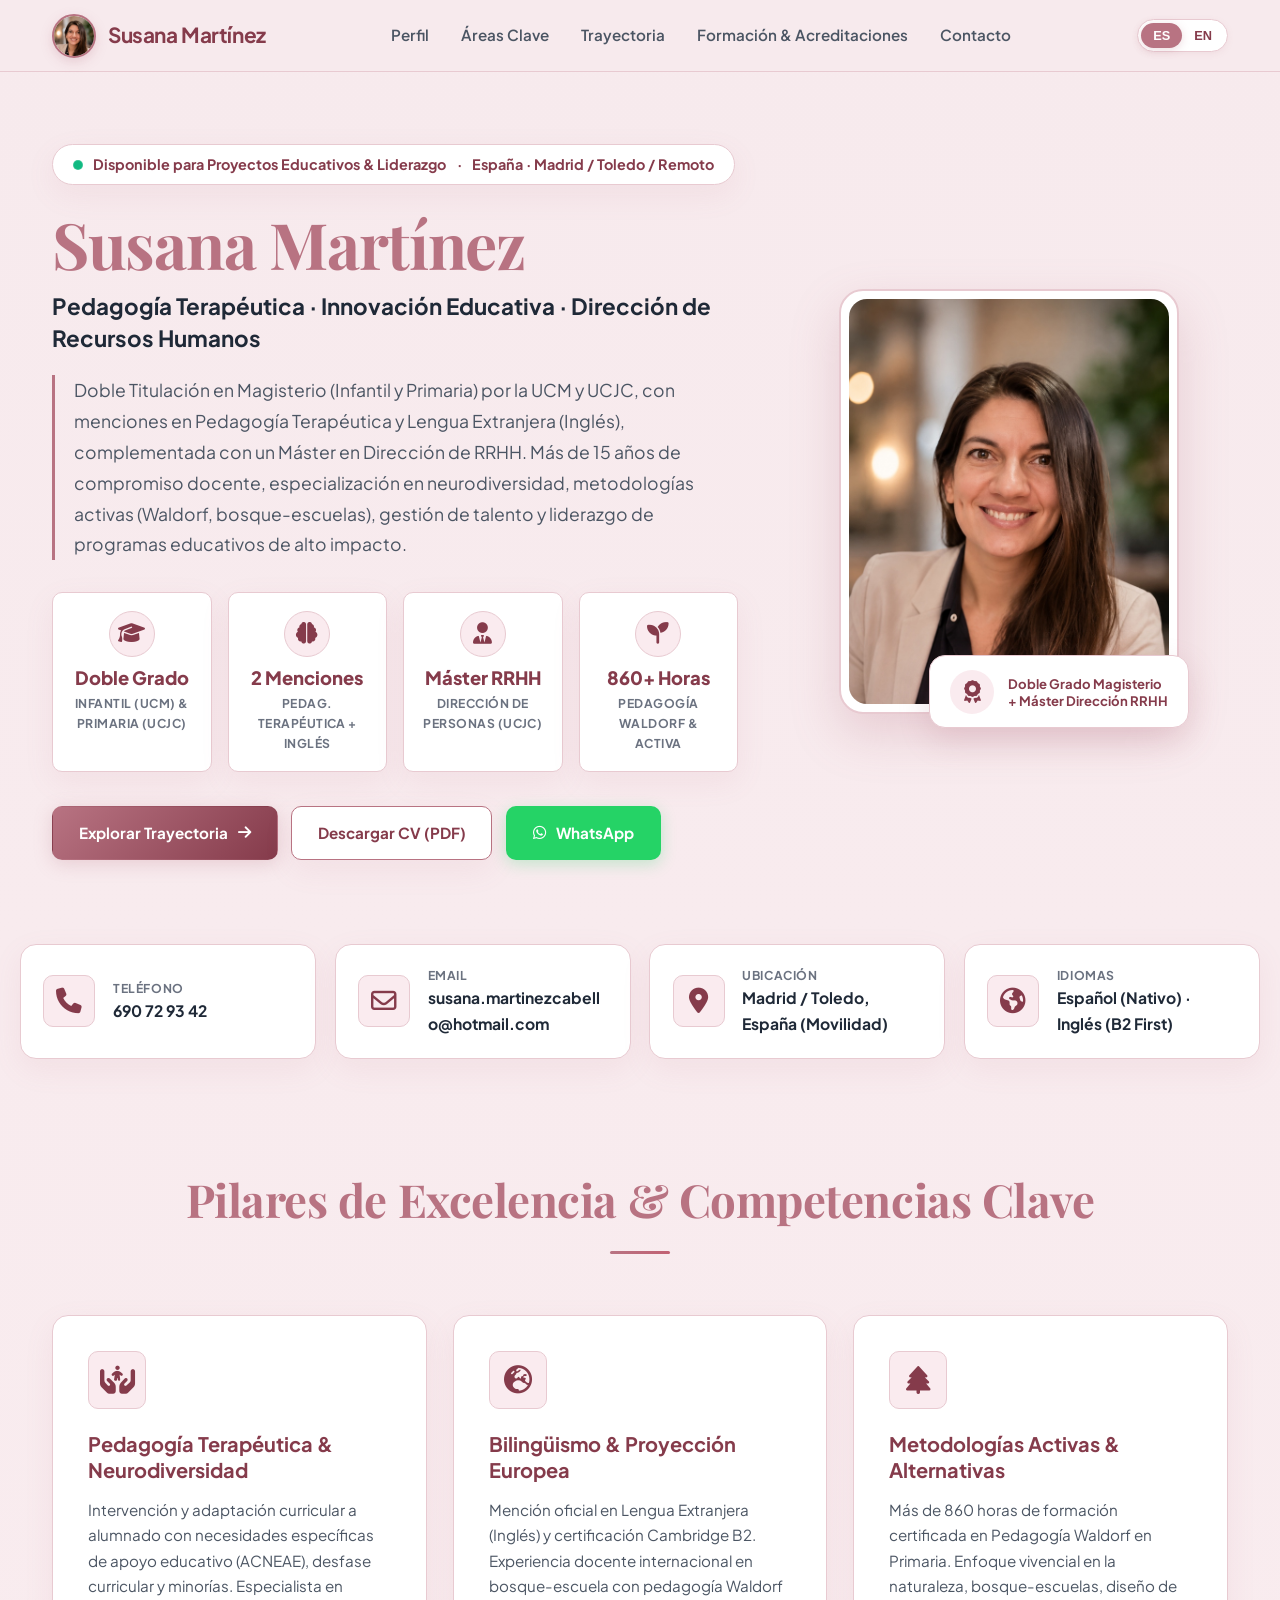
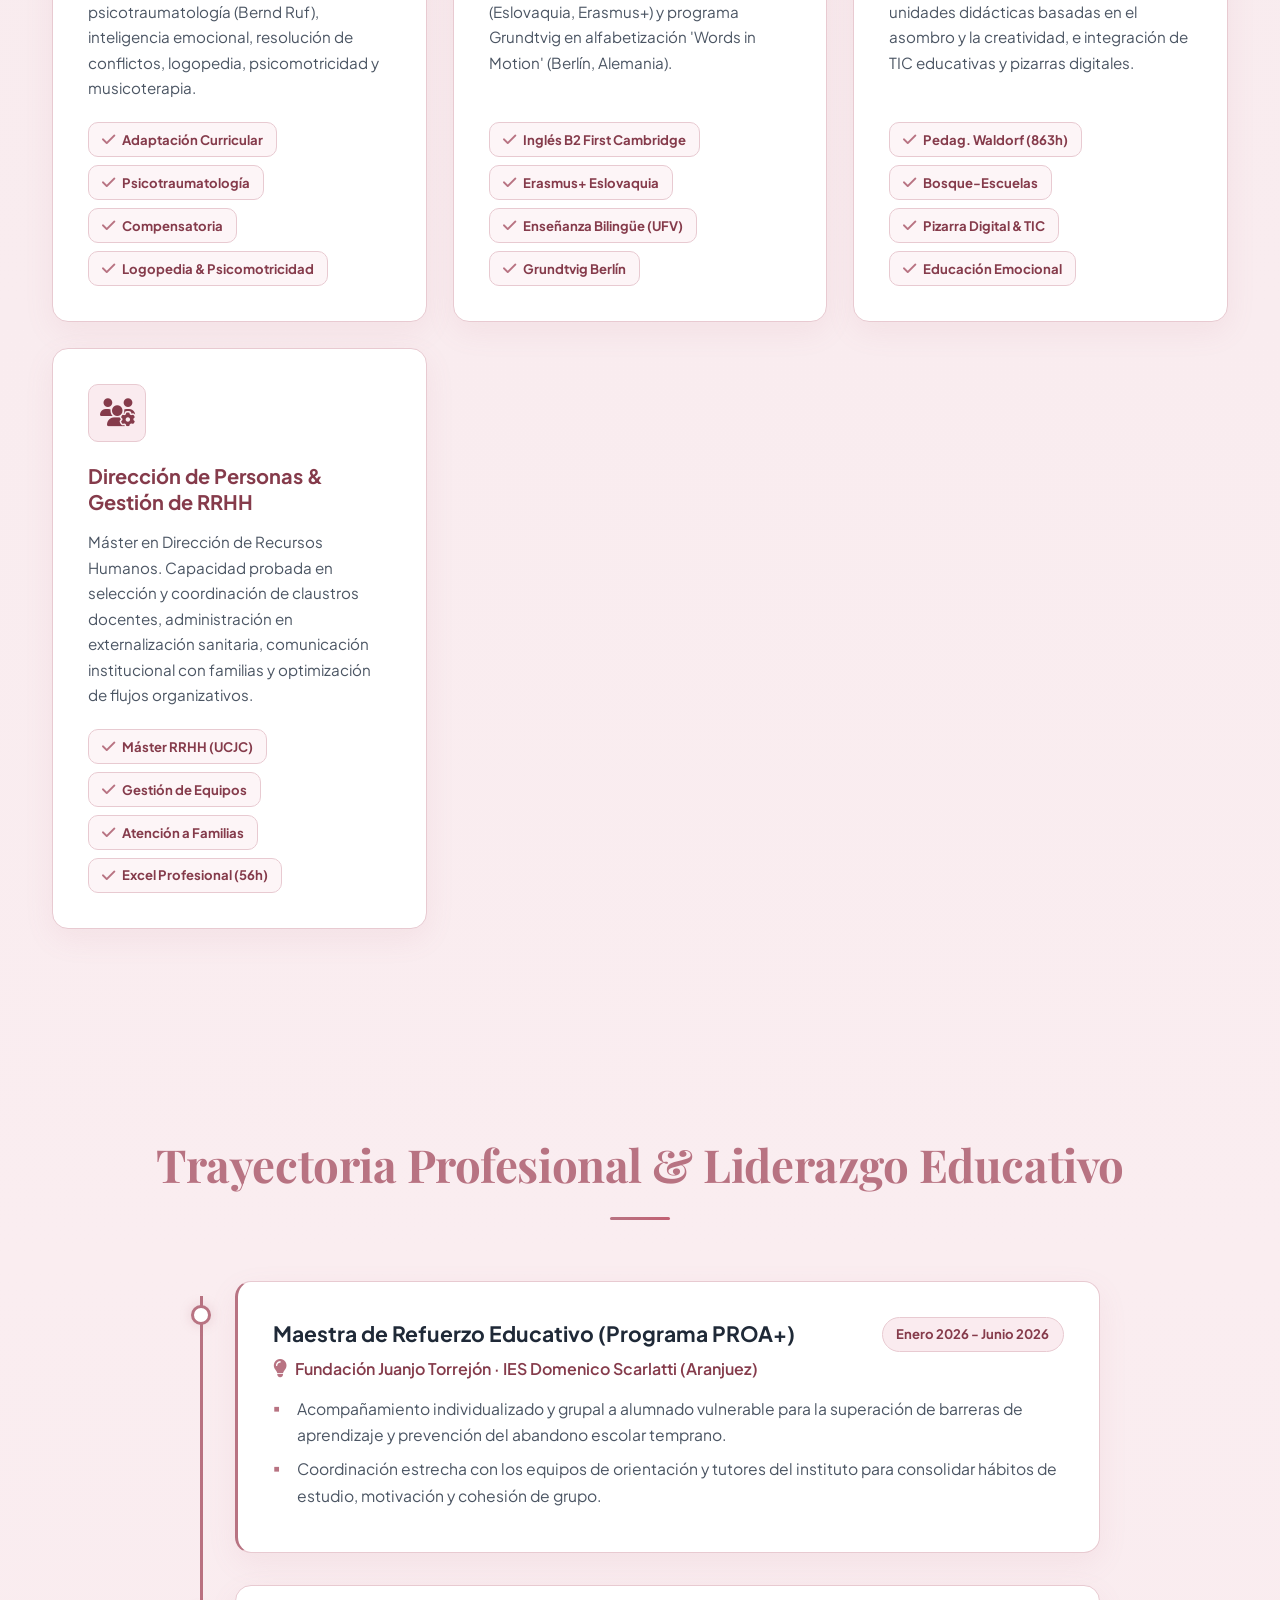
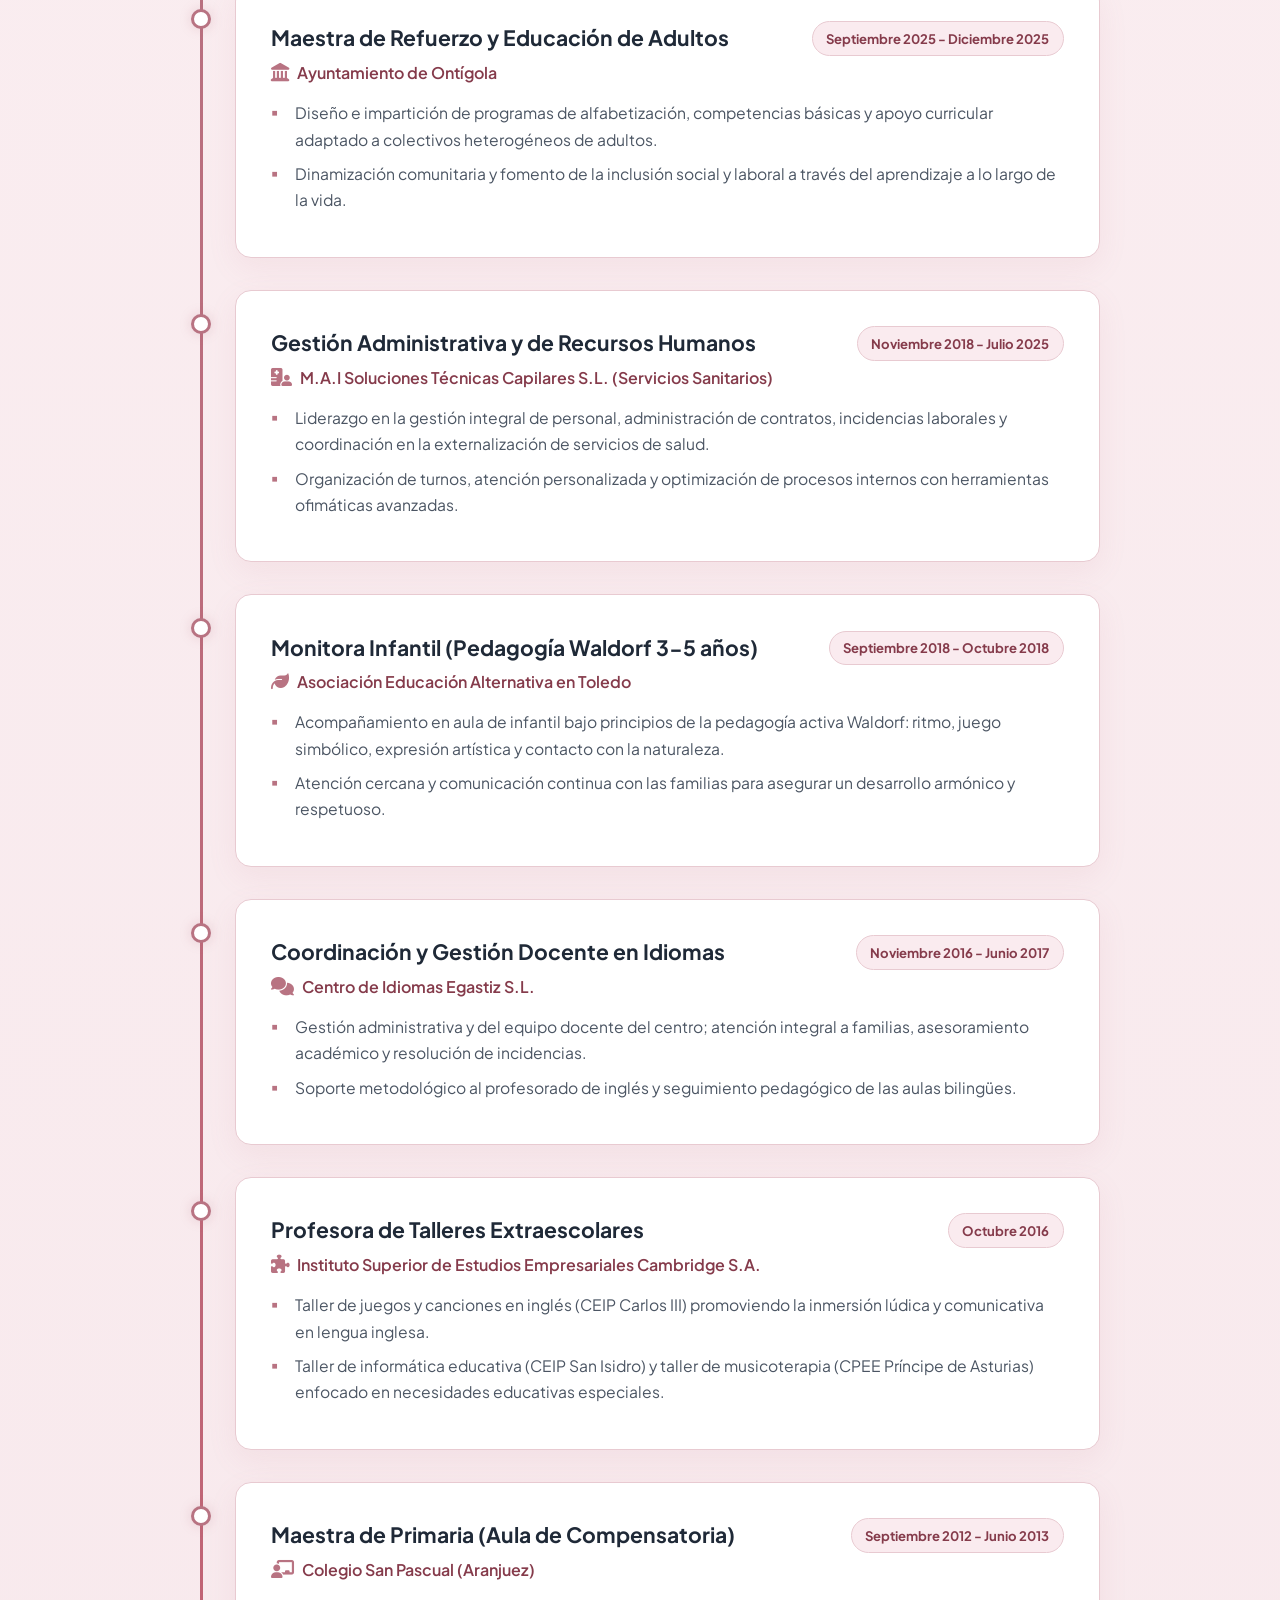
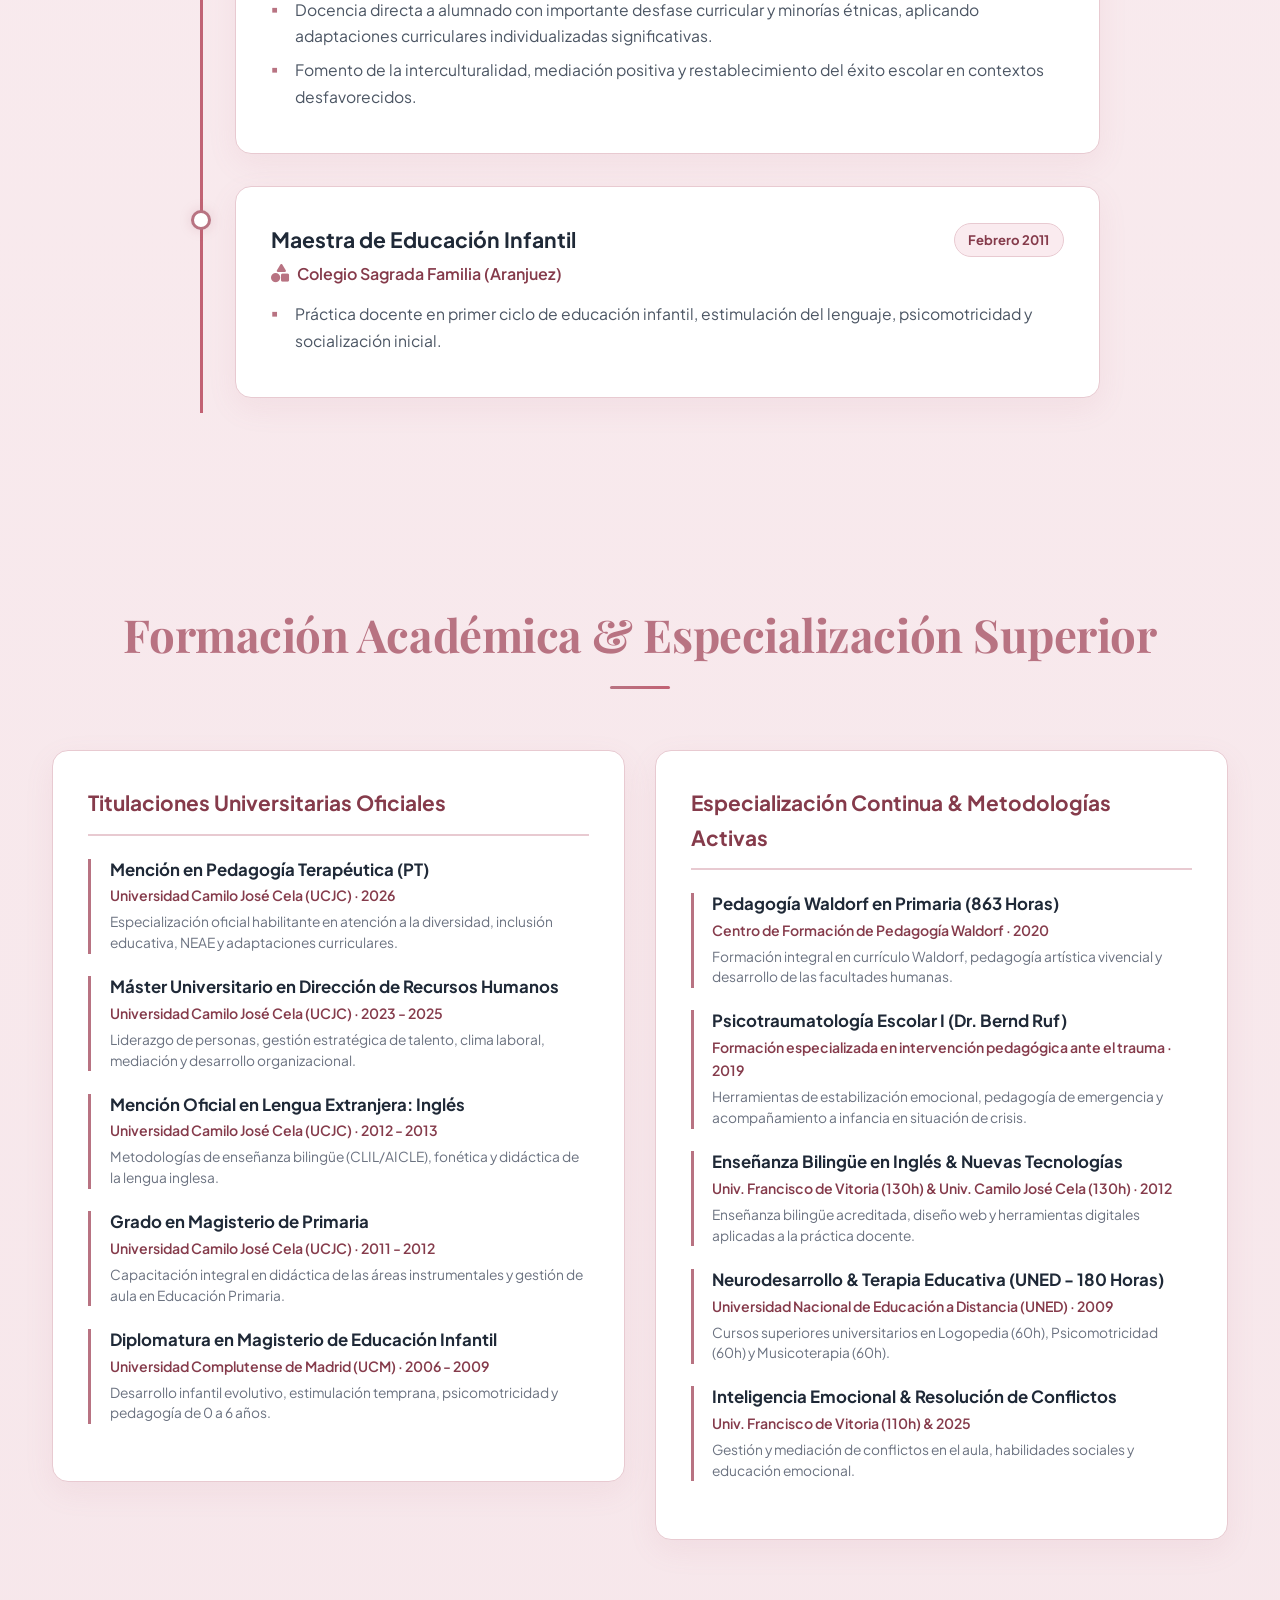
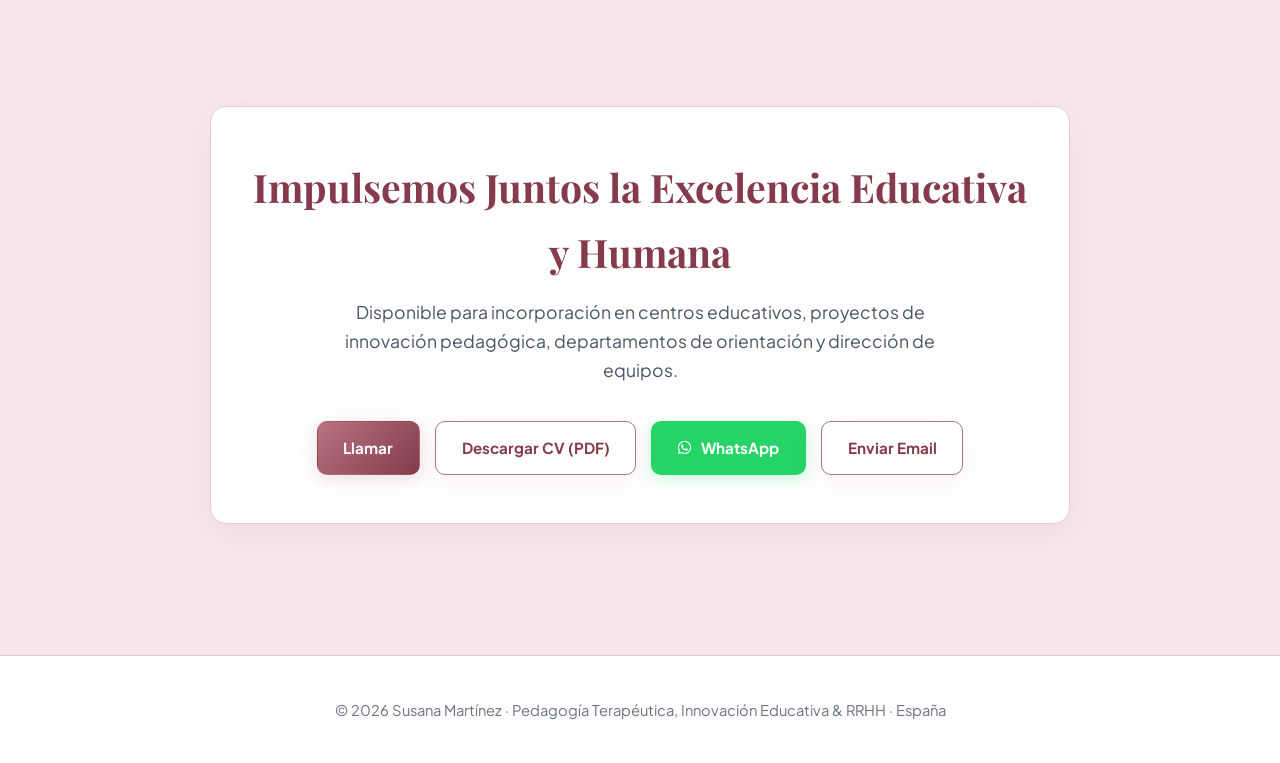
==== commit deae97be: "✨ Mini-foto en el logotipo y enlace, iconos profesionales ampliados, fondo rosa pastel garantizado s" ====
--- a/index.html
+++ b/index.html
@@ -1,5 +1,5 @@
 <!DOCTYPE html>
-<html lang="es">
+<html lang="es" style="background-color: #f7eaed;">
 <head>
     <meta charset="UTF-8">
     <meta name="viewport" content="width=device-width, initial-scale=1.0, viewport-fit=cover">
@@ -7,29 +7,34 @@
     <!-- Primary SEO Meta Tags -->
     <title>Susana Martínez | Especialista en Pedagogía Terapéutica, Innovación Educativa & RRHH</title>
     <meta name="title" content="Susana Martínez | Especialista en Pedagogía Terapéutica, Innovación Educativa & RRHH">
-    <meta name="description" content="Perfil profesional y currículum de Susana Martínez en España: Doble Grado en Magisterio (Infantil y Primaria), Menciones Oficiales en Pedagogía Terapéutica (PT) y Lengua Extranjera (Inglés), y Máster en Dirección de Recursos Humanos. Especialista en atención a la diversidad, metodologías activas (Waldorf, bosque-escuelas) y liderazgo educativo.">
+    <meta name="description" content="Perfil profesional y currículum de Susana Martínez en España: Doble Grado en Magisterio (Infantil y Primaria), Menciones Oficiales en Pedagogía Terapéutica (PT) y Lengua Extranjera (Inglés), y Máster en Dirección de Recursos Humanos.">
     <meta name="keywords" content="Susana Martínez, Pedagogía Terapéutica, Magisterio Primaria, Magisterio Infantil, Innovación Educativa, Dirección de Recursos Humanos, Atención a la Diversidad, Waldorf, Educación Bilingüe, PROA+, Madrid, Toledo, España">
     <meta name="author" content="Susana Martínez">
     <meta name="robots" content="index, follow">
     <link rel="canonical" href="https://yoyocubano.github.io/susana-martinez/">
     <meta name="theme-color" content="#b87382">
 
-    <!-- Open Graph / WhatsApp / Facebook Preview -->
+    <!-- Mini Photo Favicons for Link & Tabs -->
+    <link rel="icon" type="image/png" sizes="64x64" href="./favicon.png?v=3.5">
+    <link rel="apple-touch-icon" href="./apple-touch-icon.png?v=3.5">
+
+    <!-- Open Graph / WhatsApp / Facebook Preview (Mini Photo) -->
     <meta property="og:type" content="profile">
-    <meta property="og:title" content="Susana Martínez — Pedagogía Terapéutica, Innovación Educativa & RRHH">
-    <meta property="og:description" content="Doble Grado en Magisterio, menciones en Pedagogía Terapéutica e Inglés, Máster en RRHH y más de 15 años de compromiso docente y liderazgo en España.">
-    <meta property="og:image" content="./thumbnail.jpg">
+    <meta property="og:title" content="Susana Martínez — Pedagogía Terapéutica, Innovación & RRHH">
+    <meta property="og:description" content="Doble Grado en Magisterio, menciones en P.T. e Inglés, Máster en RRHH y más de 15 años de compromiso docente y liderazgo en España.">
+    <meta property="og:image" content="https://yoyocubano.github.io/susana-martinez/thumbnail.jpg">
+    <meta property="og:image:secure_url" content="https://yoyocubano.github.io/susana-martinez/thumbnail.jpg">
     <meta property="og:image:type" content="image/jpeg">
-    <meta property="og:image:width" content="1200">
-    <meta property="og:image:height" content="630">
+    <meta property="og:image:width" content="600">
+    <meta property="og:image:height" content="600">
     <meta property="og:url" content="https://yoyocubano.github.io/susana-martinez/">
     <meta property="og:locale" content="es_ES">
 
     <!-- Twitter Card -->
-    <meta name="twitter:card" content="summary_large_image">
+    <meta name="twitter:card" content="summary">
     <meta name="twitter:title" content="Susana Martínez — Perfil Profesional & CV">
     <meta name="twitter:description" content="Especialista en Pedagogía Terapéutica, Innovación Educativa y Dirección de RRHH en España.">
-    <meta name="twitter:image" content="./thumbnail.jpg">
+    <meta name="twitter:image" content="https://yoyocubano.github.io/susana-martinez/thumbnail.jpg">
 
     <!-- Structured Data (JSON-LD) for Google Rich Snippets -->
     <script type="application/ld+json">
@@ -87,23 +92,22 @@
     <link rel="preconnect" href="https://fonts.gstatic.com" crossorigin>
     <link href="https://fonts.googleapis.com/css2?family=Plus+Jakarta+Sans:wght@300;400;500;600;700;800&family=Playfair+Display:ital,wght@0,600;0,700;1,400;1,600&display=swap" rel="stylesheet">
     <link rel="stylesheet" href="https://cdnjs.cloudflare.com/ajax/libs/font-awesome/6.4.0/css/all.min.css">
-    <link rel="stylesheet" href="styles.css">
+    <link rel="stylesheet" href="styles.css?v=3.5">
 </head>
-<body>
-    <!-- Subtle Ambient Dynamic Background -->
-    <div id="cursor-glow"></div>
+<body style="background-color: #f7eaed;">
+    <!-- Organic Ambient Background -->
     <div class="background-elements">
         <div class="blob blob-1"></div>
         <div class="blob blob-2"></div>
-        <div class="blob blob-3"></div>
-        <div class="grid-overlay"></div>
     </div>
 
-    <!-- Navigation Bar -->
+    <!-- Navigation Bar with Mini Photo in Logo -->
     <nav class="navbar" aria-label="Navegación principal">
         <div class="nav-content">
             <a href="#" class="logo">
-                <span class="logo-badge">SM</span>
+                <div class="logo-avatar">
+                    <img src="./avatar.jpg?v=3.5" alt="Susana Martínez">
+                </div>
                 <span>Susana Martínez</span>
             </a>
             <ul class="nav-links">
@@ -140,22 +144,26 @@
                         Doble Titulación en Magisterio (Infantil y Primaria) por la UCM y UCJC, con menciones en Pedagogía Terapéutica y Lengua Extranjera (Inglés), complementada con un Máster en Dirección de RRHH. Más de 15 años de compromiso docente, especialización en neurodiversidad, metodologías activas (Waldorf, bosque-escuelas), gestión de talento y liderazgo de programas educativos de alto impacto.
                     </p>
 
-                    <!-- Key Metrics Strip with Expressive Emojis -->
+                    <!-- Key Metrics Strip with Professional Vector Icons -->
                     <div class="metrics-strip">
                         <div class="metric-card">
-                            <span class="metric-num" data-i18n="metric_1_num">🎓 Doble Grado</span>
+                            <div class="metric-icon-box"><i class="fa-solid fa-graduation-cap"></i></div>
+                            <span class="metric-num" data-i18n="metric_1_num">Doble Grado</span>
                             <span class="metric-lbl" data-i18n="metric_1_lbl">Infantil (UCM) & Primaria (UCJC)</span>
                         </div>
                         <div class="metric-card">
-                            <span class="metric-num" data-i18n="metric_2_num">🧠 2 Menciones</span>
+                            <div class="metric-icon-box"><i class="fa-solid fa-brain"></i></div>
+                            <span class="metric-num" data-i18n="metric_2_num">2 Menciones</span>
                             <span class="metric-lbl" data-i18n="metric_2_lbl">Pedag. Terapéutica + Inglés</span>
                         </div>
                         <div class="metric-card">
-                            <span class="metric-num" data-i18n="metric_3_num">👥 Máster RRHH</span>
+                            <div class="metric-icon-box"><i class="fa-solid fa-user-tie"></i></div>
+                            <span class="metric-num" data-i18n="metric_3_num">Máster RRHH</span>
                             <span class="metric-lbl" data-i18n="metric_3_lbl">Dirección de Personas (UCJC)</span>
                         </div>
                         <div class="metric-card">
-                            <span class="metric-num" data-i18n="metric_4_num">🌿 860+ Horas</span>
+                            <div class="metric-icon-box"><i class="fa-solid fa-seedling"></i></div>
+                            <span class="metric-num" data-i18n="metric_4_num">860+ Horas</span>
                             <span class="metric-lbl" data-i18n="metric_4_lbl">Pedagogía Waldorf & Activa</span>
                         </div>
                     </div>
@@ -178,7 +186,7 @@
                     <div class="image-wrapper tilt-card">
                         <img src="./portrait.jpg" alt="Susana Martínez - Maestra y Líder Pedagógica" class="profile-img">
                         <div class="credentials-badge">
-                            <span class="badge-icon">🎓</span>
+                            <div class="badge-icon-box"><i class="fa-solid fa-award"></i></div>
                             <div class="text" data-i18n="credentials_badge_txt">
                                 Doble Grado Magisterio<br>+ Máster Dirección RRHH
                             </div>
@@ -188,32 +196,32 @@
             </div>
         </section>
 
-        <!-- Contact & Credentials Bar with Emojis -->
+        <!-- Contact Bar with Large Clean Icons -->
         <section id="about" class="contact-bar section fade-in-up">
             <div class="contact-grid">
                 <div class="contact-item">
-                    <div class="icon-box">📞</div>
+                    <div class="icon-box"><i class="fa-solid fa-phone"></i></div>
                     <div class="contact-details">
                         <span class="label" data-i18n="contact_phone">Teléfono</span>
                         <a href="tel:+34690729342" class="value" style="text-decoration:none; color:inherit;">690 72 93 42</a>
                     </div>
                 </div>
                 <div class="contact-item">
-                    <div class="icon-box">✉️</div>
+                    <div class="icon-box"><i class="fa-regular fa-envelope"></i></div>
                     <div class="contact-details">
                         <span class="label">Email</span>
                         <a href="mailto:susana.martinezcabello@hotmail.com" class="value" style="text-decoration:none; color:inherit;">susana.martinezcabello@hotmail.com</a>
                     </div>
                 </div>
                 <div class="contact-item">
-                    <div class="icon-box">📍</div>
+                    <div class="icon-box"><i class="fa-solid fa-location-dot"></i></div>
                     <div class="contact-details">
                         <span class="label" data-i18n="contact_address">Ubicación</span>
                         <span class="value" data-i18n="contact_address_val">Madrid / Toledo, España (Movilidad)</span>
                     </div>
                 </div>
                 <div class="contact-item">
-                    <div class="icon-box">🌍</div>
+                    <div class="icon-box"><i class="fa-solid fa-earth-americas"></i></div>
                     <div class="contact-details">
                         <span class="label" data-i18n="contact_langs">Idiomas</span>
                         <span class="value" data-i18n="contact_langs_val">Español (Nativo) · Inglés (B2 First)</span>
@@ -222,7 +230,7 @@
             </div>
         </section>
 
-        <!-- Pillars of Excellence -->
+        <!-- Pillars of Excellence with Prominent Professional Icons -->
         <section id="pillars" class="pillars section">
             <div class="section-header fade-in-up">
                 <h2>
@@ -234,61 +242,61 @@
             <div class="pillars-grid">
                 <!-- Pillar 1 -->
                 <div class="glass-card interactive-card pillar-card fade-in-up">
-                    <div class="pillar-icon-wrap">🧠</div>
+                    <div class="pillar-icon-box"><i class="fa-solid fa-hands-holding-child"></i></div>
                     <h3 data-i18n="pillar_1_title">Pedagogía Terapéutica & Neurodiversidad</h3>
                     <p data-i18n="pillar_1_desc">
                         Intervención y adaptación curricular a alumnado con necesidades específicas de apoyo educativo (ACNEAE), desfase curricular y minorías. Especialista en psicotraumatología (Bernd Ruf), inteligencia emocional, resolución de conflictos, logopedia, psicomotricidad y musicoterapia.
                     </p>
                     <div class="pillar-tags">
-                        <span class="pillar-tag">🎯 <span data-i18n="pillar_1_tag1">Adaptación Curricular</span></span>
-                        <span class="pillar-tag">🩹 <span data-i18n="pillar_1_tag2">Psicotraumatología</span></span>
-                        <span class="pillar-tag">🤝 <span data-i18n="pillar_1_tag3">Compensatoria</span></span>
-                        <span class="pillar-tag">🗣️ <span data-i18n="pillar_1_tag4">Logopedia & Psicomotricidad</span></span>
+                        <span class="pillar-tag"><i class="fa-solid fa-check"></i> <span data-i18n="pillar_1_tag1">Adaptación Curricular</span></span>
+                        <span class="pillar-tag"><i class="fa-solid fa-check"></i> <span data-i18n="pillar_1_tag2">Psicotraumatología</span></span>
+                        <span class="pillar-tag"><i class="fa-solid fa-check"></i> <span data-i18n="pillar_1_tag3">Compensatoria</span></span>
+                        <span class="pillar-tag"><i class="fa-solid fa-check"></i> <span data-i18n="pillar_1_tag4">Logopedia & Psicomotricidad</span></span>
                     </div>
                 </div>
 
                 <!-- Pillar 2 -->
                 <div class="glass-card interactive-card pillar-card fade-in-up" style="transition-delay: 0.1s">
-                    <div class="pillar-icon-wrap">🌍</div>
+                    <div class="pillar-icon-box"><i class="fa-solid fa-earth-europe"></i></div>
                     <h3 data-i18n="pillar_2_title">Bilingüismo & Proyección Europea</h3>
                     <p data-i18n="pillar_2_desc">
                         Mención oficial en Lengua Extranjera (Inglés) y certificación Cambridge B2. Experiencia docente internacional en bosque-escuela con pedagogía Waldorf (Eslovaquia, Erasmus+) y programa Grundtvig en alfabetización 'Words in Motion' (Berlín, Alemania).
                     </p>
                     <div class="pillar-tags">
-                        <span class="pillar-tag">🇬🇧 <span data-i18n="pillar_2_tag1">Inglés B2 First Cambridge</span></span>
-                        <span class="pillar-tag">🌲 <span data-i18n="pillar_2_tag2">Erasmus+ Eslovaquia</span></span>
-                        <span class="pillar-tag">📖 <span data-i18n="pillar_2_tag3">Enseñanza Bilingüe (UFV)</span></span>
-                        <span class="pillar-tag">🇩🇪 <span data-i18n="pillar_2_tag4">Grundtvig Berlín</span></span>
+                        <span class="pillar-tag"><i class="fa-solid fa-check"></i> <span data-i18n="pillar_2_tag1">Inglés B2 First Cambridge</span></span>
+                        <span class="pillar-tag"><i class="fa-solid fa-check"></i> <span data-i18n="pillar_2_tag2">Erasmus+ Eslovaquia</span></span>
+                        <span class="pillar-tag"><i class="fa-solid fa-check"></i> <span data-i18n="pillar_2_tag3">Enseñanza Bilingüe (UFV)</span></span>
+                        <span class="pillar-tag"><i class="fa-solid fa-check"></i> <span data-i18n="pillar_2_tag4">Grundtvig Berlín</span></span>
                     </div>
                 </div>
 
                 <!-- Pillar 3 -->
                 <div class="glass-card interactive-card pillar-card fade-in-up" style="transition-delay: 0.2s">
-                    <div class="pillar-icon-wrap">🌿</div>
+                    <div class="pillar-icon-box"><i class="fa-solid fa-tree"></i></div>
                     <h3 data-i18n="pillar_3_title">Metodologías Activas & Alternativas</h3>
                     <p data-i18n="pillar_3_desc">
                         Más de 860 horas de formación certificada en Pedagogía Waldorf en Primaria. Enfoque vivencial en la naturaleza, bosque-escuelas, diseño de unidades didácticas basadas en el asombro y la creatividad, e integración de TIC educativas y pizarras digitales.
                     </p>
                     <div class="pillar-tags">
-                        <span class="pillar-tag">🎨 <span data-i18n="pillar_3_tag1">Pedag. Waldorf (863h)</span></span>
-                        <span class="pillar-tag">🍃 <span data-i18n="pillar_3_tag2">Bosque-Escuelas</span></span>
-                        <span class="pillar-tag">💻 <span data-i18n="pillar_3_tag3">Pizarra Digital & TIC</span></span>
-                        <span class="pillar-tag">💛 <span data-i18n="pillar_3_tag4">Educación Emocional</span></span>
+                        <span class="pillar-tag"><i class="fa-solid fa-check"></i> <span data-i18n="pillar_3_tag1">Pedag. Waldorf (863h)</span></span>
+                        <span class="pillar-tag"><i class="fa-solid fa-check"></i> <span data-i18n="pillar_3_tag2">Bosque-Escuelas</span></span>
+                        <span class="pillar-tag"><i class="fa-solid fa-check"></i> <span data-i18n="pillar_3_tag3">Pizarra Digital & TIC</span></span>
+                        <span class="pillar-tag"><i class="fa-solid fa-check"></i> <span data-i18n="pillar_3_tag4">Educación Emocional</span></span>
                     </div>
                 </div>
 
                 <!-- Pillar 4 -->
                 <div class="glass-card interactive-card pillar-card fade-in-up" style="transition-delay: 0.3s">
-                    <div class="pillar-icon-wrap">👥</div>
+                    <div class="pillar-icon-box"><i class="fa-solid fa-users-gear"></i></div>
                     <h3 data-i18n="pillar_4_title">Dirección de Personas & Gestión de RRHH</h3>
                     <p data-i18n="pillar_4_desc">
                         Máster en Dirección de Recursos Humanos. Capacidad probada en selección y coordinación de claustros docentes, administración en externalización sanitaria, comunicación institucional con familias y optimización de flujos organizativos.
                     </p>
                     <div class="pillar-tags">
-                        <span class="pillar-tag">🎓 <span data-i18n="pillar_4_tag1">Máster RRHH (UCJC)</span></span>
-                        <span class="pillar-tag">👥 <span data-i18n="pillar_4_tag2">Gestión de Equipos</span></span>
-                        <span class="pillar-tag">🏡 <span data-i18n="pillar_4_tag3">Atención a Familias</span></span>
-                        <span class="pillar-tag">📊 <span data-i18n="pillar_4_tag4">Excel Profesional (56h)</span></span>
+                        <span class="pillar-tag"><i class="fa-solid fa-check"></i> <span data-i18n="pillar_4_tag1">Máster RRHH (UCJC)</span></span>
+                        <span class="pillar-tag"><i class="fa-solid fa-check"></i> <span data-i18n="pillar_4_tag2">Gestión de Equipos</span></span>
+                        <span class="pillar-tag"><i class="fa-solid fa-check"></i> <span data-i18n="pillar_4_tag3">Atención a Familias</span></span>
+                        <span class="pillar-tag"><i class="fa-solid fa-check"></i> <span data-i18n="pillar_4_tag4">Excel Profesional (56h)</span></span>
                     </div>
                 </div>
             </div>
@@ -314,7 +322,7 @@
                             <div class="job-info">
                                 <h3 data-i18n="job1_title">Maestra de Refuerzo Educativo (Programa PROA+)</h3>
                                 <h4>
-                                    <span>💡</span>
+                                    <i class="fa-solid fa-lightbulb"></i>
                                     <span data-i18n="job1_company">Fundación Juanjo Torrejón · IES Domenico Scarlatti (Aranjuez)</span>
                                 </h4>
                             </div>
@@ -335,7 +343,7 @@
                             <div class="job-info">
                                 <h3 data-i18n="job2_title">Maestra de Refuerzo y Educación de Adultos</h3>
                                 <h4>
-                                    <span>🏛️</span>
+                                    <i class="fa-solid fa-landmark"></i>
                                     <span data-i18n="job2_company">Ayuntamiento de Ontígola</span>
                                 </h4>
                             </div>
@@ -356,7 +364,7 @@
                             <div class="job-info">
                                 <h3 data-i18n="job3_title">Gestión Administrativa y de Recursos Humanos</h3>
                                 <h4>
-                                    <span>🏥</span>
+                                    <i class="fa-solid fa-hospital-user"></i>
                                     <span data-i18n="job3_company">M.A.I Soluciones Técnicas Capilares S.L. (Servicios Sanitarios)</span>
                                 </h4>
                             </div>
@@ -377,7 +385,7 @@
                             <div class="job-info">
                                 <h3 data-i18n="job4_title">Monitora Infantil (Pedagogía Waldorf 3-5 años)</h3>
                                 <h4>
-                                    <span>🌿</span>
+                                    <i class="fa-solid fa-leaf"></i>
                                     <span data-i18n="job4_company">Asociación Educación Alternativa en Toledo</span>
                                 </h4>
                             </div>
@@ -398,7 +406,7 @@
                             <div class="job-info">
                                 <h3 data-i18n="job5_title">Coordinación y Gestión Docente en Idiomas</h3>
                                 <h4>
-                                    <span>🗣️</span>
+                                    <i class="fa-solid fa-comments"></i>
                                     <span data-i18n="job5_company">Centro de Idiomas Egastiz S.L.</span>
                                 </h4>
                             </div>
@@ -419,7 +427,7 @@
                             <div class="job-info">
                                 <h3 data-i18n="job6_title">Profesora de Talleres Extraescolares</h3>
                                 <h4>
-                                    <span>🎶</span>
+                                    <i class="fa-solid fa-puzzle-piece"></i>
                                     <span data-i18n="job6_company">Instituto Superior de Estudios Empresariales Cambridge S.A.</span>
                                 </h4>
                             </div>
@@ -440,7 +448,7 @@
                             <div class="job-info">
                                 <h3 data-i18n="job7_title">Maestra de Primaria (Aula de Compensatoria)</h3>
                                 <h4>
-                                    <span>🌱</span>
+                                    <i class="fa-solid fa-chalkboard-user"></i>
                                     <span data-i18n="job7_company">Colegio San Pascual (Aranjuez)</span>
                                 </h4>
                             </div>
@@ -461,7 +469,7 @@
                             <div class="job-info">
                                 <h3 data-i18n="job8_title">Maestra de Educación Infantil</h3>
                                 <h4>
-                                    <span>🧸</span>
+                                    <i class="fa-solid fa-shapes"></i>
                                     <span data-i18n="job8_company">Colegio Sagrada Familia (Aranjuez)</span>
                                 </h4>
                             </div>
@@ -489,7 +497,7 @@
                 <div class="edu-column fade-in-up">
                     <div class="glass-card interactive-card full-height">
                         <h3 data-i18n="edu_col1_title">
-                            <span>🎓</span>
+                            <i class="fa-solid fa-graduation-cap"></i>
                             <span>Titulaciones Universitarias Oficiales</span>
                         </h3>
                         
@@ -529,7 +537,7 @@
                 <div class="edu-column fade-in-up" style="transition-delay: 0.15s">
                     <div class="glass-card interactive-card full-height">
                         <h3 data-i18n="edu_col2_title">
-                            <span>✨</span>
+                            <i class="fa-solid fa-award"></i>
                             <span>Especialización Continua & Metodologías Activas</span>
                         </h3>
 
@@ -576,16 +584,16 @@
                 </p>
                 <div style="display: flex; gap: 0.95rem; justify-content: center; flex-wrap: wrap;">
                     <a href="tel:+34690729342" class="btn btn-primary" data-i18n="cta_call">
-                        📞 Llamar
+                        <i class="fa-solid fa-phone"></i> Llamar
                     </a>
                     <a href="CV_Susana_Martinez.pdf" class="btn btn-outline" target="_blank" download data-i18n="cta_cv">
-                        📄 Descargar CV (PDF)
+                        <i class="fa-solid fa-file-pdf"></i> Descargar CV (PDF)
                     </a>
                     <a href="https://wa.me/34690729342" class="btn btn-secondary" target="_blank" rel="noopener">
                         <i class="fa-brands fa-whatsapp"></i> WhatsApp
                     </a>
                     <a href="mailto:susana.martinezcabello@hotmail.com" class="btn btn-outline" data-i18n="cta_email">
-                        ✉️ Enviar Email
+                        <i class="fa-regular fa-envelope"></i> Enviar Email
                     </a>
                 </div>
             </div>
@@ -599,6 +607,6 @@
         </div>
     </footer>
 
-    <script src="script.js"></script>
+    <script src="script.js?v=3.5"></script>
 </body>
 </html>
--- a/styles.css
+++ b/styles.css
@@ -1,36 +1,36 @@
-/* Susana Martínez - Fresh, Dynamic & Warm Pastel Rose Editorial Theme */
+/* Susana Martínez - Professional Pastel Rose Editorial Theme (No AI Cliches, 100% Warm & Fresh) */
 :root {
-    /* Soft Dusty Rose & Warm Ivory Palette (matching original CV) */
-    --bg-main: #fdfbf9;
-    --bg-secondary: #fbf5f6;
-    --bg-card: rgba(255, 255, 255, 0.94);
+    /* Soft Pastel Rose Palette (Directly extracted from Susana's original CV) */
+    --bg-main: #f7eaed;
+    --bg-secondary: #faedf0;
+    --bg-card: #ffffff;
     --bg-card-hover: #ffffff;
     
     --rose-primary: #b87382;
-    --rose-deep: #8a4150;
-    --rose-soft: #faedf0;
-    --rose-softer: #fdf6f8;
-    --rose-border: #edd5dc;
-    --rose-glow: rgba(184, 115, 130, 0.22);
+    --rose-deep: #853b4b;
+    --rose-soft: #faebef;
+    --rose-softer: #fdf5f7;
+    --rose-border: #e8cad1;
+    --rose-glow: rgba(184, 115, 130, 0.25);
     
-    --accent-warm: #d97706;
-    --accent-warm-soft: #fef3c7;
+    --accent-warm: #c26173;
+    --accent-gold: #d97706;
     
     --success: #10b981;
     --success-soft: #d1fae5;
     
-    --text-main: #1e293b;
-    --text-muted: #475569;
-    --text-dim: #64748b;
-    --text-sub: #94a3b8;
+    --text-main: #1f2937;
+    --text-muted: #4b5563;
+    --text-dim: #6b7280;
+    --text-sub: #9ca3af;
     
     --radius-sm: 10px;
     --radius-md: 16px;
-    --radius-lg: 26px;
+    --radius-lg: 24px;
     --radius-full: 9999px;
     
-    --shadow-soft: 0 10px 32px rgba(184, 115, 130, 0.08);
-    --shadow-hover: 0 18px 42px rgba(184, 115, 130, 0.16);
+    --shadow-soft: 0 10px 30px rgba(184, 115, 130, 0.09);
+    --shadow-hover: 0 16px 40px rgba(184, 115, 130, 0.18);
     
     --transition-fast: 0.2s cubic-bezier(0.4, 0, 0.2, 1);
     --transition-normal: 0.3s cubic-bezier(0.4, 0, 0.2, 1);
@@ -50,7 +50,8 @@
 
 body {
     font-family: 'Plus Jakarta Sans', -apple-system, BlinkMacSystemFont, 'Segoe UI', Roboto, sans-serif;
-    background-color: var(--bg-main);
+    background: var(--bg-main);
+    background-image: linear-gradient(180deg, #f7eaed 0%, #faedf0 40%, #f6e6ea 100%);
     color: var(--text-main);
     line-height: 1.65;
     overflow-x: hidden;
@@ -59,7 +60,7 @@
     padding-bottom: env(safe-area-inset-bottom, 0px);
 }
 
-/* Organic, Soft & Dynamic Background Ambient Motion */
+/* Fresh Organic Ambient Elements */
 .background-elements {
     position: fixed;
     top: 0;
@@ -74,70 +75,33 @@
 .blob {
     position: absolute;
     border-radius: 50%;
-    filter: blur(100px);
-    opacity: 0.55;
+    filter: blur(90px);
+    opacity: 0.6;
     animation: organicFloat 22s infinite alternate ease-in-out;
 }
 
 .blob-1 {
     width: min(580px, 90vw);
     height: min(580px, 90vw);
-    background: radial-gradient(circle, #fae4e9 0%, rgba(250, 228, 233, 0) 70%);
-    top: -80px;
-    right: -80px;
+    background: radial-gradient(circle, #f5d6dc 0%, rgba(245, 214, 220, 0) 70%);
+    top: -60px;
+    right: -60px;
 }
 
 .blob-2 {
     width: min(520px, 85vw);
     height: min(520px, 85vw);
-    background: radial-gradient(circle, #fcf0e4 0%, rgba(252, 240, 228, 0) 70%);
-    bottom: -80px;
-    left: -80px;
-    animation-duration: 26s;
+    background: radial-gradient(circle, #fae2e6 0%, rgba(250, 226, 230, 0) 70%);
+    bottom: -60px;
+    left: -60px;
+    animation-duration: 25s;
     animation-direction: alternate-reverse;
-}
-
-.blob-3 {
-    width: min(420px, 70vw);
-    height: min(420px, 70vw);
-    background: radial-gradient(circle, #faedf0 0%, rgba(250, 237, 240, 0) 70%);
-    top: 40%;
-    left: 42%;
-    animation-duration: 20s;
-}
-
-.grid-overlay {
-    position: absolute;
-    inset: 0;
-    background-image: radial-gradient(rgba(184, 115, 130, 0.12) 1.2px, transparent 1.2px);
-    background-size: 32px 32px;
-    mask-image: radial-gradient(ellipse at center, black 50%, transparent 90%);
-    -webkit-mask-image: radial-gradient(ellipse at center, black 50%, transparent 90%);
 }
 
 @keyframes organicFloat {
     0% { transform: translate(0, 0) scale(1); }
-    50% { transform: translate(-30px, 30px) scale(1.05); }
-    100% { transform: translate(30px, -30px) scale(0.95); }
-}
-
-/* Subtle Cursor Glow on Pointer Fine */
-#cursor-glow {
-    position: fixed;
-    width: 400px;
-    height: 400px;
-    background: radial-gradient(circle, rgba(184, 115, 130, 0.12), transparent 70%);
-    border-radius: 50%;
-    pointer-events: none;
-    transform: translate(-50%, -50%);
-    z-index: 0;
-    display: none;
-}
-
-@media (pointer: fine) {
-    #cursor-glow {
-        display: block;
-    }
+    50% { transform: translate(-25px, 25px) scale(1.04); }
+    100% { transform: translate(25px, -25px) scale(0.96); }
 }
 
 /* Navbar */
@@ -147,28 +111,28 @@
     left: 0;
     width: 100%;
     z-index: 100;
-    backdrop-filter: blur(18px);
-    -webkit-backdrop-filter: blur(18px);
-    background: rgba(253, 251, 249, 0.88);
+    backdrop-filter: blur(20px);
+    -webkit-backdrop-filter: blur(20px);
+    background: rgba(247, 234, 237, 0.92);
     border-bottom: 1px solid var(--rose-border);
     padding-top: env(safe-area-inset-top, 0px);
-    transition: var(--transition-fast);
 }
 
 .nav-content {
     max-width: 1240px;
     margin: 0 auto;
-    padding: 0.95rem clamp(1rem, 4vw, 2rem);
+    padding: 0.85rem clamp(1rem, 4vw, 2rem);
     display: flex;
     justify-content: space-between;
     align-items: center;
     gap: 1rem;
 }
 
+/* Mini Photo Logo requested by User */
 .logo {
     display: flex;
     align-items: center;
-    gap: 0.65rem;
+    gap: 0.75rem;
     text-decoration: none;
     font-weight: 700;
     font-size: clamp(1.1rem, 3.2vw, 1.3rem);
@@ -177,14 +141,22 @@
     white-space: nowrap;
 }
 
-.logo-badge {
-    background: linear-gradient(135deg, var(--rose-primary), var(--rose-deep));
-    color: #ffffff;
-    padding: 0.28rem 0.58rem;
-    border-radius: var(--radius-sm);
-    font-weight: 800;
-    font-size: 0.84rem;
+.logo-avatar {
+    width: 44px;
+    height: 44px;
+    border-radius: 50%;
+    overflow: hidden;
+    border: 2.5px solid var(--rose-primary);
     box-shadow: 0 4px 12px var(--rose-glow);
+    flex-shrink: 0;
+}
+
+.logo-avatar img {
+    width: 100%;
+    height: 100%;
+    object-fit: cover;
+    object-position: center 15%;
+    display: block;
 }
 
 .nav-links {
@@ -197,7 +169,7 @@
     text-decoration: none;
     color: var(--text-muted);
     font-weight: 600;
-    font-size: 0.94rem;
+    font-size: 0.95rem;
     transition: var(--transition-fast);
 }
 
@@ -207,11 +179,12 @@
 
 .lang-switcher {
     display: flex;
-    background: var(--rose-soft);
+    background: #ffffff;
     border: 1px solid var(--rose-border);
     border-radius: var(--radius-full);
     padding: 3px;
     flex-shrink: 0;
+    box-shadow: 0 2px 6px rgba(184, 115, 130, 0.1);
 }
 
 .lang-btn {
@@ -231,10 +204,10 @@
 .lang-btn.active, .lang-btn:hover {
     background: var(--rose-primary);
     color: #ffffff;
-    box-shadow: 0 2px 10px var(--rose-glow);
-}
-
-/* Sections Global */
+    box-shadow: 0 2px 8px var(--rose-glow);
+}
+
+/* Sections */
 .section {
     max-width: 1240px;
     margin: 0 auto;
@@ -277,14 +250,14 @@
     align-items: center;
     gap: 0.65rem;
     padding: 0.48rem 1.25rem;
-    background: var(--rose-soft);
-    border: 1px solid var(--rose-border);
+    background: #ffffff;
+    border: 1.5px solid var(--rose-border);
     border-radius: var(--radius-full);
     font-size: clamp(0.82rem, 2.5vw, 0.9rem);
     font-weight: 700;
     color: var(--rose-deep);
     margin-bottom: 1.4rem;
-    box-shadow: 0 4px 16px rgba(184, 115, 130, 0.12);
+    box-shadow: var(--shadow-soft);
 }
 
 .live-indicator {
@@ -361,40 +334,57 @@
     line-height: 1.75;
     margin-bottom: 2rem;
     max-width: 650px;
-    border-left: 3px solid var(--rose-primary);
+    border-left: 3.5px solid var(--rose-primary);
     padding-left: 1.2rem;
 }
 
-/* Key Metrics Strip */
+/* Large, Prominent Metrics Cards with Professional Icons */
 .metrics-strip {
     display: grid;
-    grid-template-columns: repeat(auto-fit, minmax(135px, 1fr));
-    gap: 0.9rem;
+    grid-template-columns: repeat(auto-fit, minmax(140px, 1fr));
+    gap: 1rem;
     margin-bottom: 2.1rem;
 }
 
 .metric-card {
     background: #ffffff;
-    border: 1px solid var(--rose-border);
-    padding: 0.9rem 1rem;
+    border: 1.5px solid var(--rose-border);
+    padding: 1.1rem 1rem;
     border-radius: var(--radius-sm);
     text-align: center;
     box-shadow: var(--shadow-soft);
     transition: var(--transition-fast);
+    display: flex;
+    flex-direction: column;
+    align-items: center;
 }
 
 .metric-card:hover {
     border-color: var(--rose-primary);
-    transform: translateY(-2px);
+    transform: translateY(-3px);
     box-shadow: var(--shadow-hover);
+}
+
+.metric-icon-box {
+    width: 46px;
+    height: 46px;
+    border-radius: 50%;
+    background: var(--rose-soft);
+    border: 1px solid var(--rose-border);
+    display: flex;
+    align-items: center;
+    justify-content: center;
+    font-size: 1.35rem;
+    color: var(--rose-deep);
+    margin-bottom: 0.65rem;
 }
 
 .metric-num {
     display: block;
-    font-size: 1.4rem;
+    font-size: 1.15rem;
     font-weight: 800;
     color: var(--rose-deep);
-    line-height: 1.15;
+    line-height: 1.2;
     margin-bottom: 0.25rem;
 }
 
@@ -417,7 +407,7 @@
     display: inline-flex;
     align-items: center;
     justify-content: center;
-    gap: 0.6rem;
+    gap: 0.65rem;
     padding: 0.85rem 1.6rem;
     border-radius: var(--radius-sm);
     font-weight: 700;
@@ -478,10 +468,10 @@
     width: min(340px, 82vw);
     aspect-ratio: 4 / 5;
     border-radius: var(--radius-lg);
-    background: linear-gradient(135deg, var(--rose-soft), #ffffff);
-    padding: 7px;
+    background: #ffffff;
+    padding: 8px;
     border: 2px solid var(--rose-border);
-    box-shadow: 0 20px 48px rgba(184, 115, 130, 0.2);
+    box-shadow: 0 20px 48px rgba(184, 115, 130, 0.25);
     transition: transform 0.15s ease-out;
 }
 
@@ -504,16 +494,24 @@
     border-radius: var(--radius-md);
     display: flex;
     align-items: center;
-    gap: 0.8rem;
+    gap: 0.85rem;
     box-shadow: 0 12px 30px rgba(184, 115, 130, 0.22);
 }
 
-.credentials-badge .badge-icon {
-    font-size: 1.8rem;
+.credentials-badge .badge-icon-box {
+    width: 44px;
+    height: 44px;
+    border-radius: 50%;
+    background: var(--rose-soft);
+    display: flex;
+    align-items: center;
+    justify-content: center;
+    font-size: 1.4rem;
+    color: var(--rose-deep);
 }
 
 .credentials-badge .text {
-    font-size: 0.8rem;
+    font-size: 0.82rem;
     font-weight: 700;
     color: var(--rose-deep);
     line-height: 1.3;
@@ -532,12 +530,12 @@
 
 .contact-item {
     background: #ffffff;
-    border: 1px solid var(--rose-border);
-    padding: 1.2rem 1.35rem;
+    border: 1.5px solid var(--rose-border);
+    padding: 1.25rem 1.4rem;
     border-radius: var(--radius-md);
     display: flex;
     align-items: center;
-    gap: 1rem;
+    gap: 1.1rem;
     box-shadow: var(--shadow-soft);
     transition: var(--transition-fast);
 }
@@ -549,20 +547,22 @@
 }
 
 .icon-box {
-    width: 48px;
-    height: 48px;
+    width: 52px;
+    height: 52px;
     border-radius: var(--radius-sm);
     background: var(--rose-soft);
+    border: 1px solid var(--rose-border);
     display: flex;
     align-items: center;
     justify-content: center;
-    font-size: 1.5rem;
+    font-size: 1.6rem;
+    color: var(--rose-deep);
     flex-shrink: 0;
 }
 
 .contact-details .label {
     display: block;
-    font-size: 0.75rem;
+    font-size: 0.76rem;
     color: var(--text-dim);
     text-transform: uppercase;
     letter-spacing: 0.05em;
@@ -570,36 +570,22 @@
 }
 
 .contact-details .value {
-    font-size: 0.96rem;
+    font-size: 0.98rem;
     font-weight: 700;
     color: var(--text-main);
     word-break: break-word;
 }
 
-/* Clean Cards with Subtle Spotlight Glow */
+/* Cards with Professional Icons */
 .glass-card {
-    background: var(--bg-card);
-    border: 1px solid var(--rose-border);
+    background: #ffffff;
+    border: 1.5px solid var(--rose-border);
     border-radius: var(--radius-md);
-    padding: clamp(1.4rem, 3.8vw, 2.1rem);
+    padding: clamp(1.5rem, 3.8vw, 2.2rem);
     position: relative;
     overflow: hidden;
     box-shadow: var(--shadow-soft);
     transition: border-color 0.25s, box-shadow 0.25s, transform 0.25s;
-}
-
-.interactive-card::before {
-    content: '';
-    position: absolute;
-    inset: 0;
-    background: radial-gradient(420px circle at var(--mouse-x, 50%) var(--mouse-y, 50%), rgba(184, 115, 130, 0.1), transparent 45%);
-    pointer-events: none;
-    opacity: 0;
-    transition: opacity 0.3s;
-}
-
-.interactive-card:hover::before {
-    opacity: 1;
 }
 
 .interactive-card:hover {
@@ -621,16 +607,17 @@
     height: 100%;
 }
 
-.pillar-icon-wrap {
-    width: 54px;
-    height: 54px;
+.pillar-icon-box {
+    width: 58px;
+    height: 58px;
     border-radius: var(--radius-sm);
     background: var(--rose-soft);
-    border: 1px solid var(--rose-border);
+    border: 1.5px solid var(--rose-border);
     display: flex;
     align-items: center;
     justify-content: center;
-    font-size: 1.7rem;
+    font-size: 1.75rem;
+    color: var(--rose-deep);
     margin-bottom: 1.35rem;
 }
 
@@ -644,8 +631,8 @@
 
 .pillar-card p {
     color: var(--text-muted);
-    font-size: 0.94rem;
-    line-height: 1.65;
+    font-size: 0.95rem;
+    line-height: 1.68;
     margin-bottom: 1.35rem;
     flex-grow: 1;
 }
@@ -659,14 +646,19 @@
 .pillar-tag {
     background: var(--rose-softer);
     border: 1px solid var(--rose-border);
-    padding: 0.3rem 0.75rem;
+    padding: 0.35rem 0.8rem;
     border-radius: var(--radius-sm);
-    font-size: 0.8rem;
+    font-size: 0.82rem;
     font-weight: 700;
     color: var(--rose-deep);
     display: inline-flex;
     align-items: center;
-    gap: 0.35rem;
+    gap: 0.45rem;
+}
+
+.pillar-tag i {
+    font-size: 0.95rem;
+    color: var(--rose-primary);
 }
 
 /* Experience Timeline */
@@ -682,7 +674,7 @@
     top: 15px;
     bottom: 15px;
     left: 20px;
-    width: 2px;
+    width: 2.5px;
     background: var(--rose-border);
 }
 
@@ -690,7 +682,7 @@
     position: absolute;
     top: 15px;
     left: 20px;
-    width: 2px;
+    width: 2.5px;
     height: 0;
     background: linear-gradient(to bottom, var(--rose-primary), var(--accent-warm));
     transition: height 0.1s linear;
@@ -710,7 +702,7 @@
     height: 20px;
     border-radius: 50%;
     background: #ffffff;
-    border: 3px solid var(--rose-primary);
+    border: 3.5px solid var(--rose-primary);
     box-shadow: 0 0 12px var(--rose-glow);
     z-index: 2;
 }
@@ -736,9 +728,14 @@
     color: var(--rose-deep);
     display: flex;
     align-items: center;
-    gap: 0.45rem;
+    gap: 0.5rem;
     margin-top: 0.25rem;
     flex-wrap: wrap;
+}
+
+.job-info h4 i {
+    font-size: 1.15rem;
+    color: var(--rose-primary);
 }
 
 .date-badge {
@@ -761,16 +758,17 @@
 
 .job-description li {
     position: relative;
-    padding-left: 1.35rem;
-    margin-bottom: 0.45rem;
+    padding-left: 1.5rem;
+    margin-bottom: 0.5rem;
 }
 
 .job-description li::before {
-    content: '🌸';
+    content: '▪';
     position: absolute;
     left: 0;
-    font-size: 0.8rem;
-    top: 2px;
+    font-size: 1.2rem;
+    line-height: 1.2;
+    color: var(--rose-primary);
 }
 
 /* Education & Courses Grid */
@@ -786,16 +784,21 @@
     margin-bottom: 1.4rem;
     display: flex;
     align-items: center;
-    gap: 0.65rem;
-    color: var(--rose-deep);
-    border-bottom: 1.5px solid var(--rose-border);
+    gap: 0.75rem;
+    color: var(--rose-deep);
+    border-bottom: 2px solid var(--rose-border);
     padding-bottom: 0.85rem;
+}
+
+.edu-column h3 i {
+    font-size: 1.45rem;
+    color: var(--rose-primary);
 }
 
 .education-item {
     margin-bottom: 1.4rem;
-    border-left: 2.5px solid var(--rose-primary);
-    padding-left: 1.1rem;
+    border-left: 3px solid var(--rose-primary);
+    padding-left: 1.15rem;
     transition: var(--transition-fast);
 }
 
@@ -813,15 +816,15 @@
 .education-item .school {
     font-size: 0.88rem;
     color: var(--rose-deep);
-    margin-top: 0.18rem;
+    margin-top: 0.2rem;
     font-weight: 600;
 }
 
 .education-item .details {
     font-size: 0.86rem;
     color: var(--text-dim);
-    margin-top: 0.28rem;
-    line-height: 1.48;
+    margin-top: 0.3rem;
+    line-height: 1.5;
 }
 
 /* Footer */
@@ -887,13 +890,13 @@
         margin-left: auto;
         margin-right: auto;
         border-left: none;
-        border-top: 2px solid var(--rose-primary);
-        border-bottom: 2px solid var(--rose-primary);
+        border-top: 2.5px solid var(--rose-primary);
+        border-bottom: 2.5px solid var(--rose-primary);
         padding: 0.85rem 0.6rem;
     }
     .metrics-strip {
         grid-template-columns: repeat(2, 1fr);
-        gap: 0.6rem;
+        gap: 0.75rem;
     }
     .hero-actions {
         justify-content: center;
@@ -939,8 +942,8 @@
     .nav-content {
         padding: 0.75rem 0.85rem;
     }
-    .logo span:not(.logo-badge) {
-        font-size: 0.95rem;
+    .logo span {
+        font-size: 0.98rem;
     }
     .metrics-strip {
         grid-template-columns: 1fr;
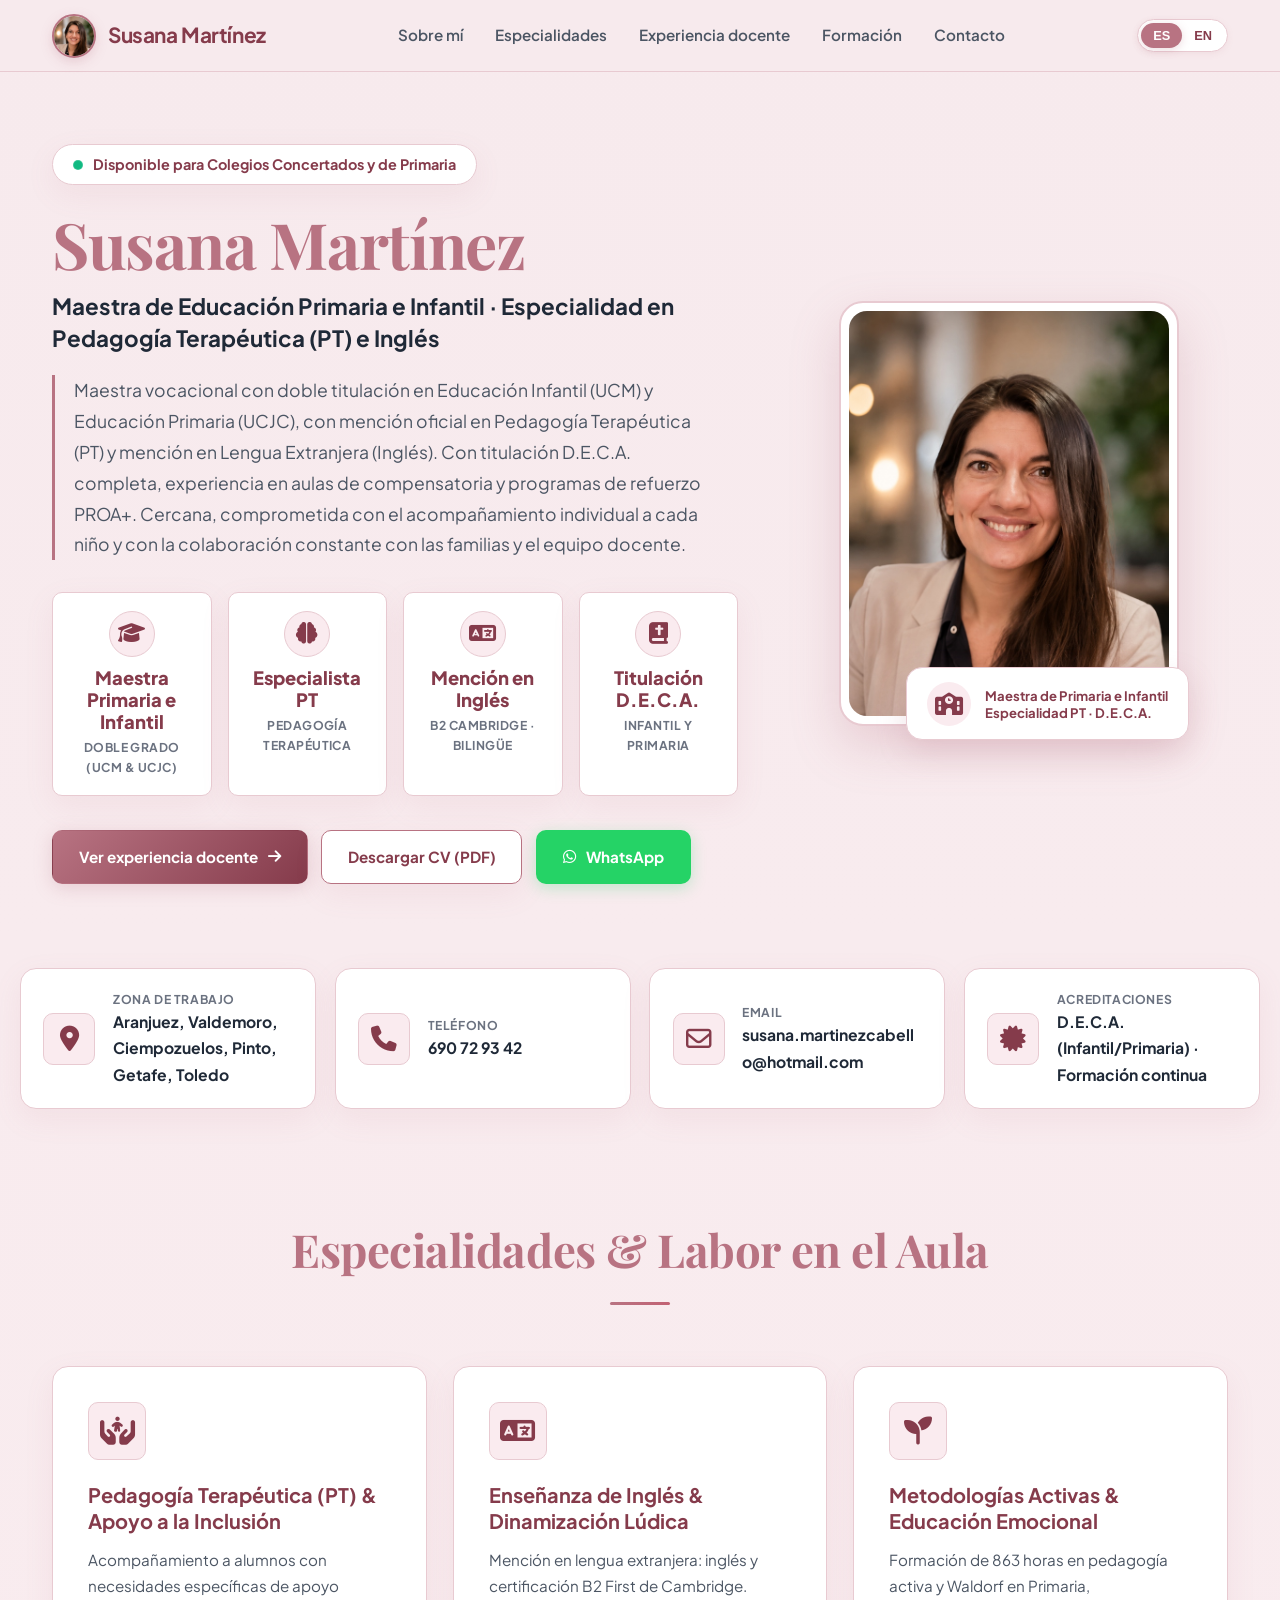
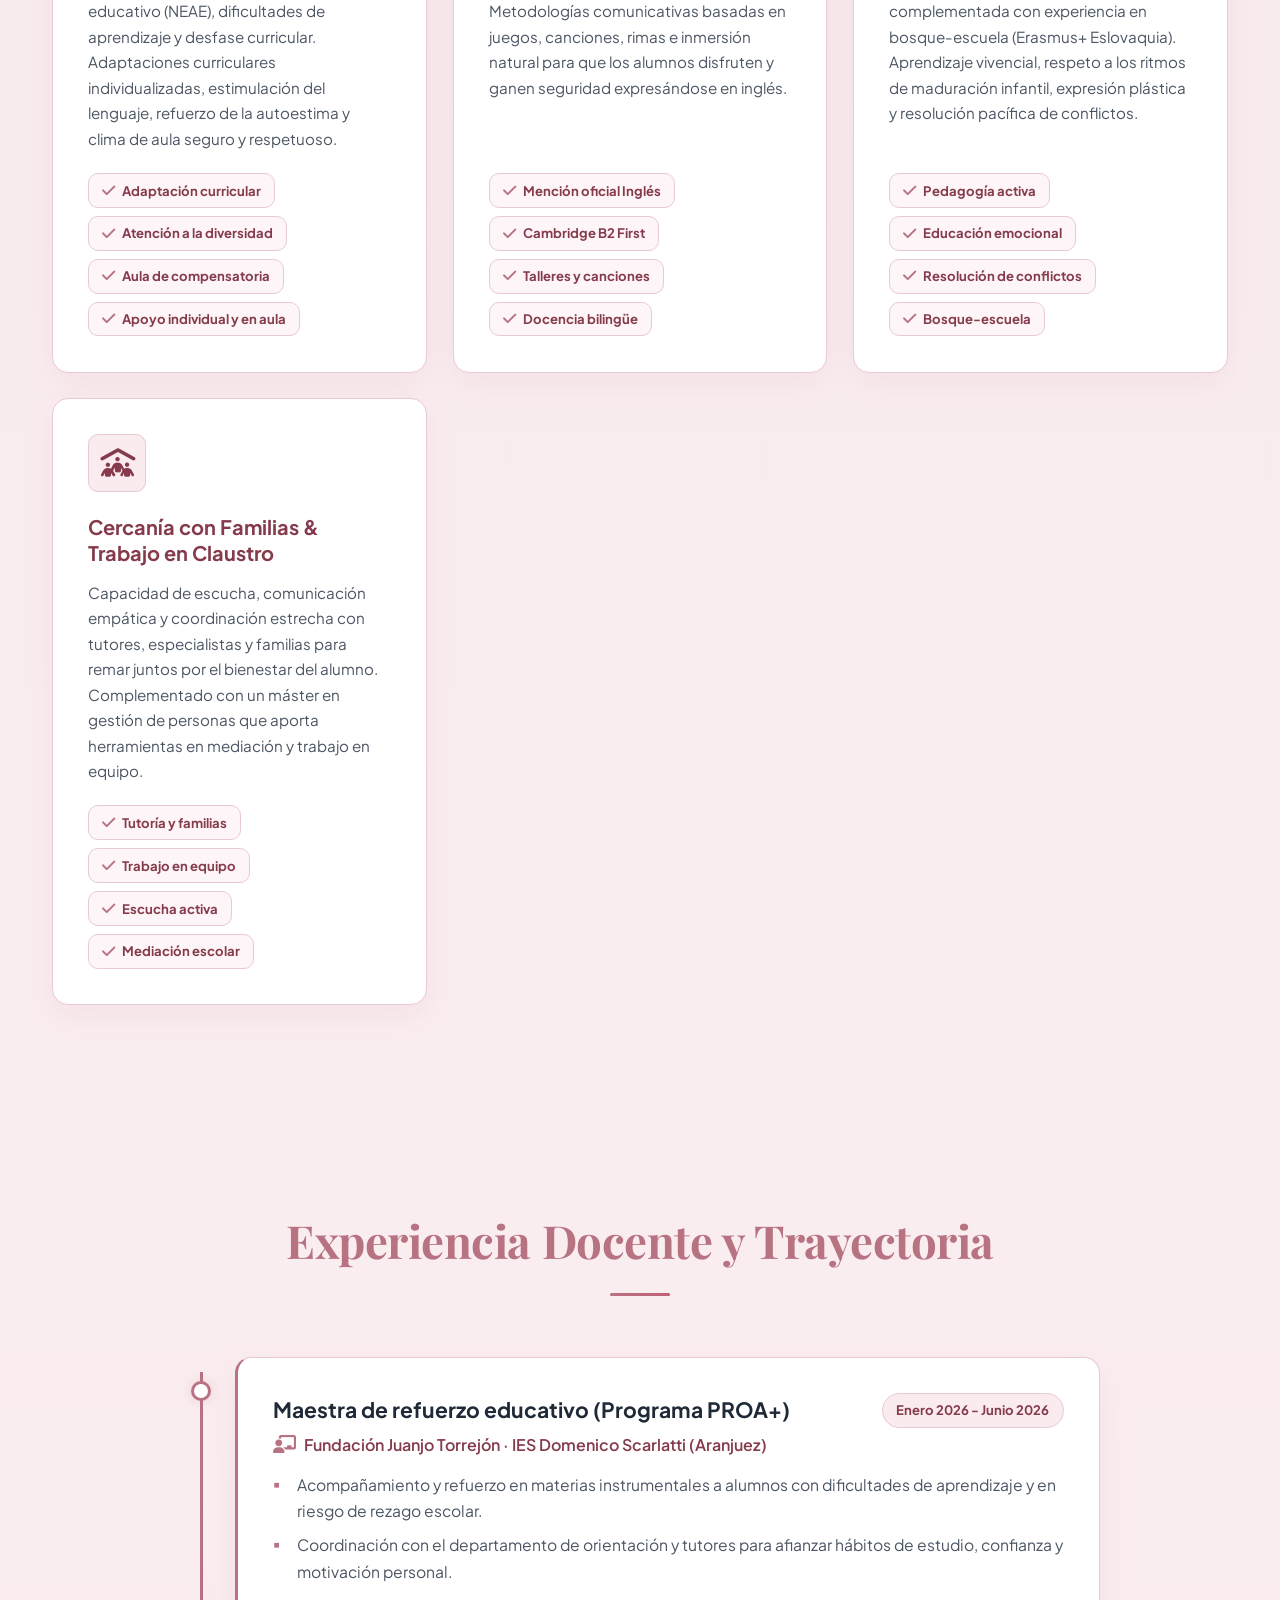
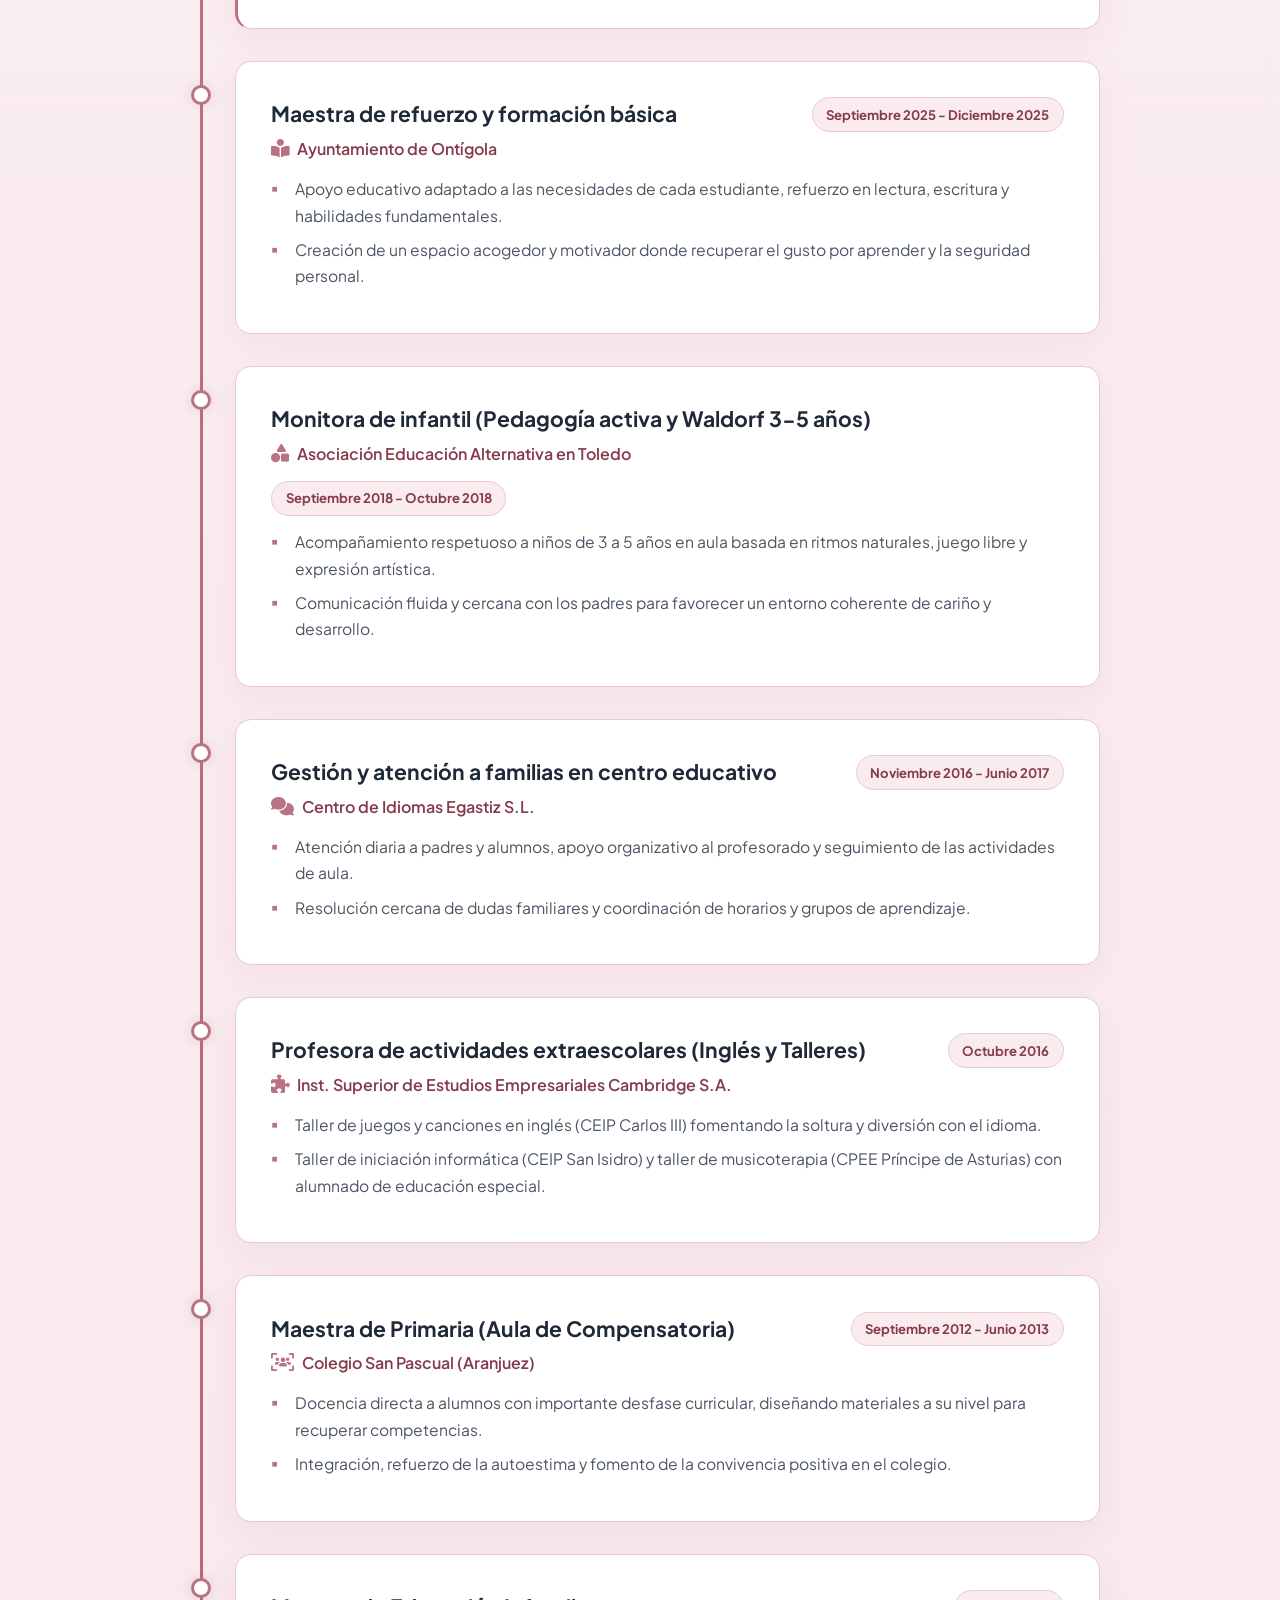
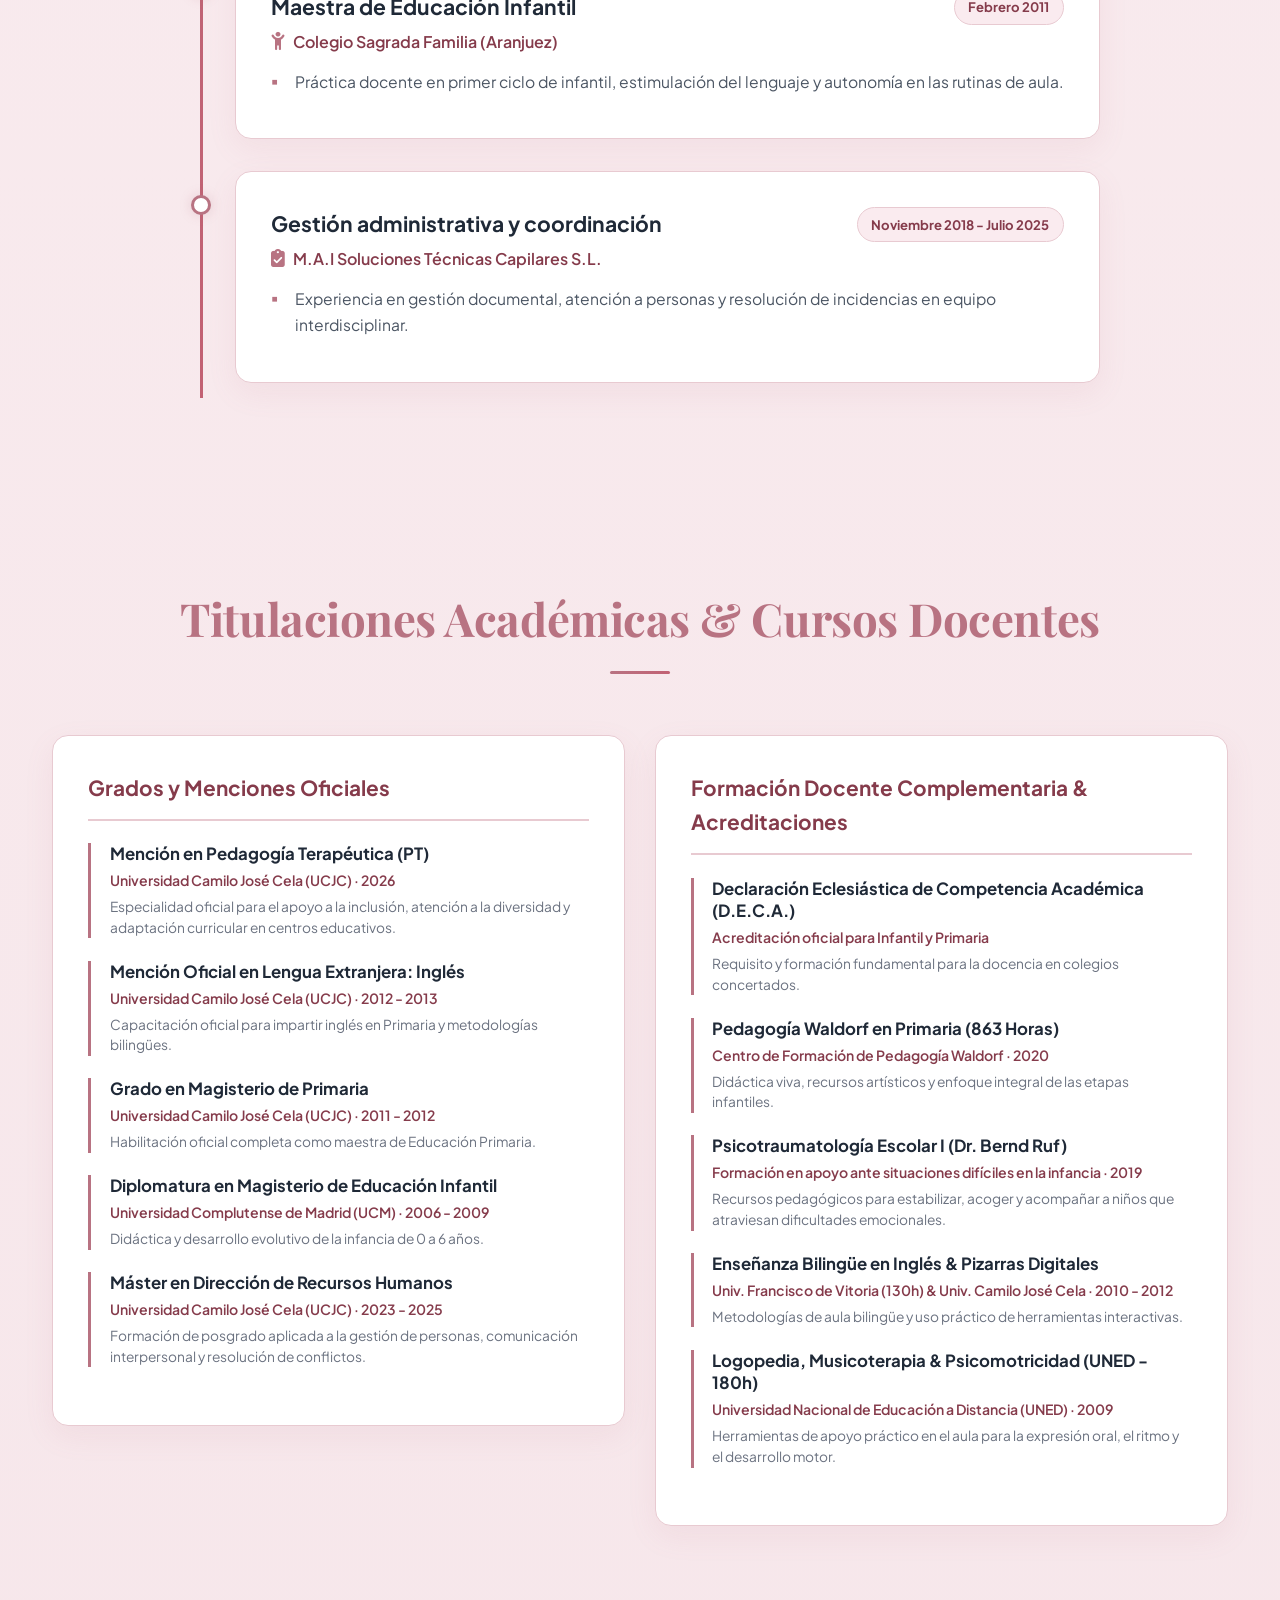
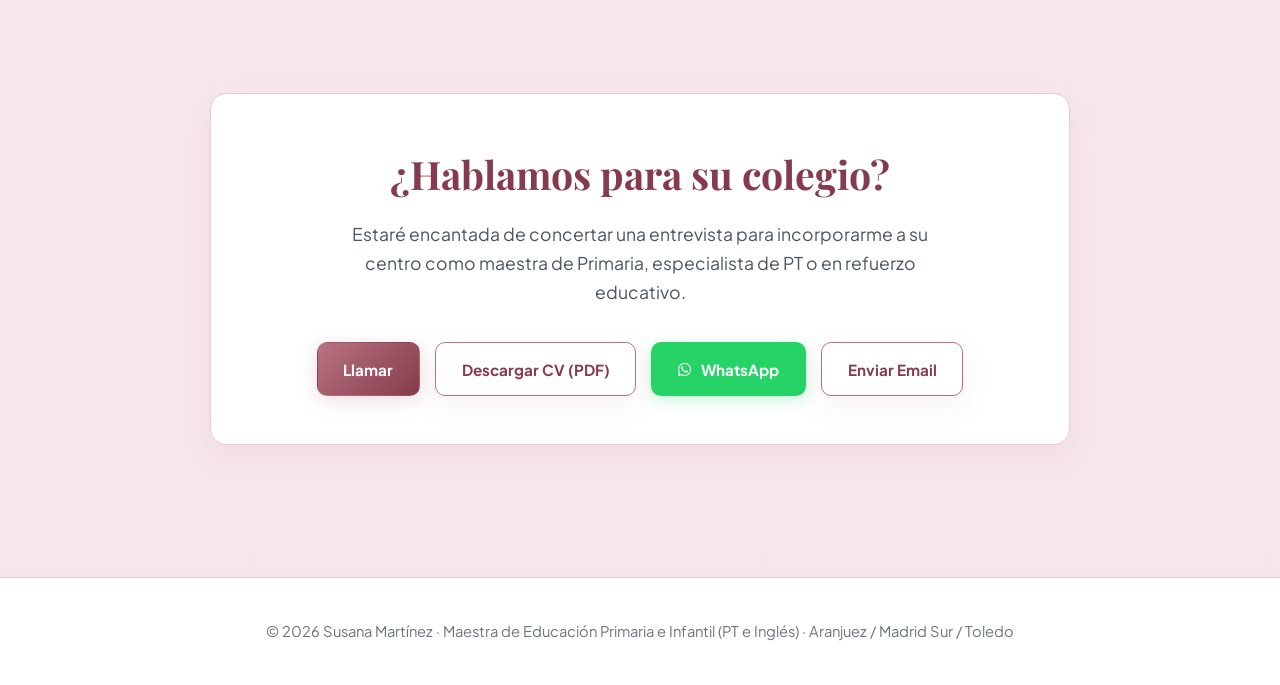
==== commit 51d0c9cb: "🏫 Enfoque preciso y humilde para colegios concertados: Maestra de Primaria e Infantil, especialidad " ====
--- a/index.html
+++ b/index.html
@@ -5,25 +5,25 @@
     <meta name="viewport" content="width=device-width, initial-scale=1.0, viewport-fit=cover">
     
     <!-- Primary SEO Meta Tags -->
-    <title>Susana Martínez | Especialista en Pedagogía Terapéutica, Innovación Educativa & RRHH</title>
-    <meta name="title" content="Susana Martínez | Especialista en Pedagogía Terapéutica, Innovación Educativa & RRHH">
-    <meta name="description" content="Perfil profesional y currículum de Susana Martínez en España: Doble Grado en Magisterio (Infantil y Primaria), Menciones Oficiales en Pedagogía Terapéutica (PT) y Lengua Extranjera (Inglés), y Máster en Dirección de Recursos Humanos.">
-    <meta name="keywords" content="Susana Martínez, Pedagogía Terapéutica, Magisterio Primaria, Magisterio Infantil, Innovación Educativa, Dirección de Recursos Humanos, Atención a la Diversidad, Waldorf, Educación Bilingüe, PROA+, Madrid, Toledo, España">
+    <title>Susana Martínez | Maestra de Primaria e Infantil (Especialidad PT e Inglés) · Madrid Sur & Toledo</title>
+    <meta name="title" content="Susana Martínez | Maestra de Primaria e Infantil (Especialidad PT e Inglés) · Madrid Sur & Toledo">
+    <meta name="description" content="Maestra de Educación Primaria e Infantil en Aranjuez, Valdemoro, Ciempozuelos, Pinto, Getafe y Toledo. Especialista en Pedagogía Terapéutica (PT) y Mención en Inglés. Titulación D.E.C.A., experiencia en compensatoria y PROA+.">
+    <meta name="keywords" content="Susana Martínez, Maestra Primaria, Maestra PT, Pedagogía Terapéutica, Colegios Concertados, DECA, Mención Inglés, Aranjuez, Valdemoro, Ciempozuelos, Pinto, Getafe, Toledo, Madrid Sur">
     <meta name="author" content="Susana Martínez">
     <meta name="robots" content="index, follow">
     <link rel="canonical" href="https://yoyocubano.github.io/susana-martinez/">
     <meta name="theme-color" content="#b87382">
 
     <!-- Mini Photo Favicons for Link & Tabs -->
-    <link rel="icon" type="image/png" sizes="64x64" href="./favicon.png?v=3.5">
-    <link rel="apple-touch-icon" href="./apple-touch-icon.png?v=3.5">
-
-    <!-- Open Graph / WhatsApp / Facebook Preview (Mini Photo) -->
+    <link rel="icon" type="image/png" sizes="64x64" href="./favicon.png?v=4.0">
+    <link rel="apple-touch-icon" href="./apple-touch-icon.png?v=4.0">
+
+    <!-- Open Graph / WhatsApp / Facebook Preview -->
     <meta property="og:type" content="profile">
-    <meta property="og:title" content="Susana Martínez — Pedagogía Terapéutica, Innovación & RRHH">
-    <meta property="og:description" content="Doble Grado en Magisterio, menciones en P.T. e Inglés, Máster en RRHH y más de 15 años de compromiso docente y liderazgo en España.">
-    <meta property="og:image" content="https://yoyocubano.github.io/susana-martinez/thumbnail.jpg">
-    <meta property="og:image:secure_url" content="https://yoyocubano.github.io/susana-martinez/thumbnail.jpg">
+    <meta property="og:title" content="Susana Martínez — Maestra de Primaria e Infantil (PT e Inglés)">
+    <meta property="og:description" content="Especialidad en Pedagogía Terapéutica (PT), Mención en Inglés, D.E.C.A. y vocación de aula en colegios concertados y de primaria en Madrid Sur y Toledo.">
+    <meta property="og:image" content="https://yoyocubano.github.io/susana-martinez/thumbnail.jpg?v=4.0">
+    <meta property="og:image:secure_url" content="https://yoyocubano.github.io/susana-martinez/thumbnail.jpg?v=4.0">
     <meta property="og:image:type" content="image/jpeg">
     <meta property="og:image:width" content="600">
     <meta property="og:image:height" content="600">
@@ -32,9 +32,9 @@
 
     <!-- Twitter Card -->
     <meta name="twitter:card" content="summary">
-    <meta name="twitter:title" content="Susana Martínez — Perfil Profesional & CV">
-    <meta name="twitter:description" content="Especialista en Pedagogía Terapéutica, Innovación Educativa y Dirección de RRHH en España.">
-    <meta name="twitter:image" content="https://yoyocubano.github.io/susana-martinez/thumbnail.jpg">
+    <meta name="twitter:title" content="Susana Martínez — Maestra de Primaria (PT e Inglés)">
+    <meta name="twitter:description" content="Maestra de Primaria e Infantil especializada en Pedagogía Terapéutica (PT) y bilingüe.">
+    <meta name="twitter:image" content="https://yoyocubano.github.io/susana-martinez/thumbnail.jpg?v=4.0">
 
     <!-- Structured Data (JSON-LD) for Google Rich Snippets -->
     <script type="application/ld+json">
@@ -42,14 +42,15 @@
       "@context": "https://schema.org",
       "@type": "Person",
       "name": "Susana Martínez",
-      "jobTitle": "Especialista en Pedagogía Terapéutica, Innovación Educativa y Dirección de Recursos Humanos",
+      "jobTitle": "Maestra de Educación Primaria e Infantil, Especialista en Pedagogía Terapéutica (PT)",
       "url": "https://yoyocubano.github.io/susana-martinez/",
       "image": "https://yoyocubano.github.io/susana-martinez/portrait.jpg",
       "telephone": "+34690729342",
       "email": "susana.martinezcabello@hotmail.com",
       "address": {
         "@type": "PostalAddress",
-        "addressLocality": "Madrid / Toledo",
+        "addressLocality": "Aranjuez, Valdemoro, Ciempozuelos, Pinto, Getafe, Toledo",
+        "addressRegion": "Madrid Sur / Toledo",
         "addressCountry": "ES"
       },
       "alumniOf": [
@@ -69,10 +70,6 @@
         },
         {
           "@type": "EducationalOccupationalCredential",
-          "name": "Máster en Dirección de Recursos Humanos"
-        },
-        {
-          "@type": "EducationalOccupationalCredential",
           "name": "Mención en Lengua Extranjera: Inglés"
         },
         {
@@ -82,6 +79,10 @@
         {
           "@type": "EducationalOccupationalCredential",
           "name": "Diplomatura en Magisterio de Educación Infantil"
+        },
+        {
+          "@type": "EducationalOccupationalCredential",
+          "name": "Declaración Eclesiástica de Competencia Académica (D.E.C.A.)"
         }
       ],
       "knowsLanguage": ["es", "en"]
@@ -92,7 +93,7 @@
     <link rel="preconnect" href="https://fonts.gstatic.com" crossorigin>
     <link href="https://fonts.googleapis.com/css2?family=Plus+Jakarta+Sans:wght@300;400;500;600;700;800&family=Playfair+Display:ital,wght@0,600;0,700;1,400;1,600&display=swap" rel="stylesheet">
     <link rel="stylesheet" href="https://cdnjs.cloudflare.com/ajax/libs/font-awesome/6.4.0/css/all.min.css">
-    <link rel="stylesheet" href="styles.css?v=3.5">
+    <link rel="stylesheet" href="styles.css?v=4.0">
 </head>
 <body style="background-color: #f7eaed;">
     <!-- Organic Ambient Background -->
@@ -106,15 +107,15 @@
         <div class="nav-content">
             <a href="#" class="logo">
                 <div class="logo-avatar">
-                    <img src="./avatar.jpg?v=3.5" alt="Susana Martínez">
+                    <img src="./avatar.jpg?v=4.0" alt="Susana Martínez">
                 </div>
                 <span>Susana Martínez</span>
             </a>
             <ul class="nav-links">
-                <li><a href="#about" data-i18n="nav_about">Perfil</a></li>
-                <li><a href="#pillars" data-i18n="nav_pillars">Áreas Clave</a></li>
-                <li><a href="#experience" data-i18n="nav_exp">Trayectoria</a></li>
-                <li><a href="#education" data-i18n="nav_edu">Formación & Acreditaciones</a></li>
+                <li><a href="#about" data-i18n="nav_about">Sobre mí</a></li>
+                <li><a href="#pillars" data-i18n="nav_pillars">Especialidades</a></li>
+                <li><a href="#experience" data-i18n="nav_exp">Experiencia docente</a></li>
+                <li><a href="#education" data-i18n="nav_edu">Formación</a></li>
                 <li><a href="#contact" data-i18n="nav_contact">Contacto</a></li>
             </ul>
             <div class="lang-switcher" role="group" aria-label="Selector de idioma">
@@ -129,48 +130,48 @@
         <section id="hero" class="hero section">
             <div class="hero-container">
                 <div class="hero-content fade-in-left">
-                    <!-- Live Pulse Radar Badge -->
+                    <!-- Live Availability Badge -->
                     <div class="live-badge">
                         <span class="live-indicator">
                             <span class="live-ping"></span>
                             <span class="live-dot"></span>
                         </span>
-                        <span data-i18n="hero_avail">Disponible para Proyectos Educativos & Liderazgo</span> · <span data-i18n="hero_location">España · Madrid / Toledo / Remoto</span>
+                        <span data-i18n="hero_avail">Disponible para Colegios Concertados y de Primaria</span>
                     </div>
 
                     <h1><span data-i18n="hero_name">Susana</span> <span data-i18n="hero_surname">Martínez</span></h1>
-                    <h2 data-i18n="hero_title">Pedagogía Terapéutica · Innovación Educativa · Dirección de Recursos Humanos</h2>
+                    <h2 data-i18n="hero_title">Maestra de Educación Primaria e Infantil · Especialidad en Pedagogía Terapéutica (PT) e Inglés</h2>
                     <p class="hero-desc" data-i18n="hero_desc">
-                        Doble Titulación en Magisterio (Infantil y Primaria) por la UCM y UCJC, con menciones en Pedagogía Terapéutica y Lengua Extranjera (Inglés), complementada con un Máster en Dirección de RRHH. Más de 15 años de compromiso docente, especialización en neurodiversidad, metodologías activas (Waldorf, bosque-escuelas), gestión de talento y liderazgo de programas educativos de alto impacto.
+                        Maestra vocacional con doble titulación en Educación Infantil (UCM) y Educación Primaria (UCJC), con mención oficial en Pedagogía Terapéutica (PT) y mención en Lengua Extranjera (Inglés). Con titulación D.E.C.A. completa, experiencia en aulas de compensatoria y programas de refuerzo PROA+. Cercana, comprometida con el acompañamiento individual a cada niño y con la colaboración constante con las familias y el equipo docente.
                     </p>
 
-                    <!-- Key Metrics Strip with Professional Vector Icons -->
+                    <!-- Key Metrics Strip: Focus on School Credentials -->
                     <div class="metrics-strip">
                         <div class="metric-card">
                             <div class="metric-icon-box"><i class="fa-solid fa-graduation-cap"></i></div>
-                            <span class="metric-num" data-i18n="metric_1_num">Doble Grado</span>
-                            <span class="metric-lbl" data-i18n="metric_1_lbl">Infantil (UCM) & Primaria (UCJC)</span>
+                            <span class="metric-num" data-i18n="metric_1_num">Maestra Primaria e Infantil</span>
+                            <span class="metric-lbl" data-i18n="metric_1_lbl">Doble Grado (UCM & UCJC)</span>
                         </div>
                         <div class="metric-card">
                             <div class="metric-icon-box"><i class="fa-solid fa-brain"></i></div>
-                            <span class="metric-num" data-i18n="metric_2_num">2 Menciones</span>
-                            <span class="metric-lbl" data-i18n="metric_2_lbl">Pedag. Terapéutica + Inglés</span>
+                            <span class="metric-num" data-i18n="metric_2_num">Especialista PT</span>
+                            <span class="metric-lbl" data-i18n="metric_2_lbl">Pedagogía Terapéutica</span>
                         </div>
                         <div class="metric-card">
-                            <div class="metric-icon-box"><i class="fa-solid fa-user-tie"></i></div>
-                            <span class="metric-num" data-i18n="metric_3_num">Máster RRHH</span>
-                            <span class="metric-lbl" data-i18n="metric_3_lbl">Dirección de Personas (UCJC)</span>
+                            <div class="metric-icon-box"><i class="fa-solid fa-language"></i></div>
+                            <span class="metric-num" data-i18n="metric_3_num">Mención en Inglés</span>
+                            <span class="metric-lbl" data-i18n="metric_3_lbl">B2 Cambridge · Bilingüe</span>
                         </div>
                         <div class="metric-card">
-                            <div class="metric-icon-box"><i class="fa-solid fa-seedling"></i></div>
-                            <span class="metric-num" data-i18n="metric_4_num">860+ Horas</span>
-                            <span class="metric-lbl" data-i18n="metric_4_lbl">Pedagogía Waldorf & Activa</span>
+                            <div class="metric-icon-box"><i class="fa-solid fa-book-bible"></i></div>
+                            <span class="metric-num" data-i18n="metric_4_num">Titulación D.E.C.A.</span>
+                            <span class="metric-lbl" data-i18n="metric_4_lbl">Infantil y Primaria</span>
                         </div>
                     </div>
                     
                     <div class="hero-actions">
                         <a href="#experience" class="btn btn-primary">
-                            <span data-i18n="btn_exp">Explorar Trayectoria</span>
+                            <span data-i18n="btn_exp">Ver experiencia docente</span>
                             <i class="fa-solid fa-arrow-right"></i>
                         </a>
                         <a href="CV_Susana_Martinez.pdf" class="btn btn-outline" target="_blank" download data-i18n="btn_download">
@@ -184,11 +185,11 @@
 
                 <div class="hero-image-container fade-in-right">
                     <div class="image-wrapper tilt-card">
-                        <img src="./portrait.jpg" alt="Susana Martínez - Maestra y Líder Pedagógica" class="profile-img">
+                        <img src="./portrait.jpg" alt="Susana Martínez - Maestra de Primaria e Infantil (PT)" class="profile-img">
                         <div class="credentials-badge">
-                            <div class="badge-icon-box"><i class="fa-solid fa-award"></i></div>
+                            <div class="badge-icon-box"><i class="fa-solid fa-school"></i></div>
                             <div class="text" data-i18n="credentials_badge_txt">
-                                Doble Grado Magisterio<br>+ Máster Dirección RRHH
+                                Maestra de Primaria e Infantil<br>Especialidad PT · D.E.C.A.
                             </div>
                         </div>
                     </div>
@@ -196,9 +197,16 @@
             </div>
         </section>
 
-        <!-- Contact Bar with Large Clean Icons -->
+        <!-- Contact Bar: Focusing on local school zones -->
         <section id="about" class="contact-bar section fade-in-up">
             <div class="contact-grid">
+                <div class="contact-item">
+                    <div class="icon-box"><i class="fa-solid fa-location-dot"></i></div>
+                    <div class="contact-details">
+                        <span class="label" data-i18n="contact_address">Zona de trabajo</span>
+                        <span class="value" data-i18n="contact_address_val">Aranjuez, Valdemoro, Ciempozuelos, Pinto, Getafe, Toledo</span>
+                    </div>
+                </div>
                 <div class="contact-item">
                     <div class="icon-box"><i class="fa-solid fa-phone"></i></div>
                     <div class="contact-details">
@@ -214,89 +222,82 @@
                     </div>
                 </div>
                 <div class="contact-item">
-                    <div class="icon-box"><i class="fa-solid fa-location-dot"></i></div>
+                    <div class="icon-box"><i class="fa-solid fa-certificate"></i></div>
                     <div class="contact-details">
-                        <span class="label" data-i18n="contact_address">Ubicación</span>
-                        <span class="value" data-i18n="contact_address_val">Madrid / Toledo, España (Movilidad)</span>
-                    </div>
-                </div>
-                <div class="contact-item">
-                    <div class="icon-box"><i class="fa-solid fa-earth-americas"></i></div>
-                    <div class="contact-details">
-                        <span class="label" data-i18n="contact_langs">Idiomas</span>
-                        <span class="value" data-i18n="contact_langs_val">Español (Nativo) · Inglés (B2 First)</span>
+                        <span class="label" data-i18n="contact_cert">Acreditaciones</span>
+                        <span class="value" data-i18n="contact_cert_val">D.E.C.A. (Infantil/Primaria) · Formación continua</span>
                     </div>
                 </div>
             </div>
         </section>
 
-        <!-- Pillars of Excellence with Prominent Professional Icons -->
+        <!-- Specialties / Classroom Focus (School Oriented) -->
         <section id="pillars" class="pillars section">
             <div class="section-header fade-in-up">
                 <h2>
-                    <span data-i18n="pillars_title">Pilares de Excelencia & <span>Competencias Clave</span></span>
+                    <span data-i18n="pillars_title">Especialidades & <span>Labor en el Aula</span></span>
                 </h2>
                 <div class="divider"></div>
             </div>
 
             <div class="pillars-grid">
-                <!-- Pillar 1 -->
+                <!-- Pillar 1: PT & Inclusión -->
                 <div class="glass-card interactive-card pillar-card fade-in-up">
                     <div class="pillar-icon-box"><i class="fa-solid fa-hands-holding-child"></i></div>
-                    <h3 data-i18n="pillar_1_title">Pedagogía Terapéutica & Neurodiversidad</h3>
+                    <h3 data-i18n="pillar_1_title">Pedagogía Terapéutica (PT) & Apoyo a la Inclusión</h3>
                     <p data-i18n="pillar_1_desc">
-                        Intervención y adaptación curricular a alumnado con necesidades específicas de apoyo educativo (ACNEAE), desfase curricular y minorías. Especialista en psicotraumatología (Bernd Ruf), inteligencia emocional, resolución de conflictos, logopedia, psicomotricidad y musicoterapia.
+                        Acompañamiento a alumnos con necesidades específicas de apoyo educativo (NEAE), dificultades de aprendizaje y desfase curricular. Adaptaciones curriculares individualizadas, estimulación del lenguaje, refuerzo de la autoestima y clima de aula seguro y respetuoso.
                     </p>
                     <div class="pillar-tags">
-                        <span class="pillar-tag"><i class="fa-solid fa-check"></i> <span data-i18n="pillar_1_tag1">Adaptación Curricular</span></span>
-                        <span class="pillar-tag"><i class="fa-solid fa-check"></i> <span data-i18n="pillar_1_tag2">Psicotraumatología</span></span>
-                        <span class="pillar-tag"><i class="fa-solid fa-check"></i> <span data-i18n="pillar_1_tag3">Compensatoria</span></span>
-                        <span class="pillar-tag"><i class="fa-solid fa-check"></i> <span data-i18n="pillar_1_tag4">Logopedia & Psicomotricidad</span></span>
-                    </div>
-                </div>
-
-                <!-- Pillar 2 -->
+                        <span class="pillar-tag"><i class="fa-solid fa-check"></i> <span data-i18n="pillar_1_tag1">Adaptación curricular</span></span>
+                        <span class="pillar-tag"><i class="fa-solid fa-check"></i> <span data-i18n="pillar_1_tag2">Atención a la diversidad</span></span>
+                        <span class="pillar-tag"><i class="fa-solid fa-check"></i> <span data-i18n="pillar_1_tag3">Aula de compensatoria</span></span>
+                        <span class="pillar-tag"><i class="fa-solid fa-check"></i> <span data-i18n="pillar_1_tag4">Apoyo individual y en aula</span></span>
+                    </div>
+                </div>
+
+                <!-- Pillar 2: Inglés -->
                 <div class="glass-card interactive-card pillar-card fade-in-up" style="transition-delay: 0.1s">
-                    <div class="pillar-icon-box"><i class="fa-solid fa-earth-europe"></i></div>
-                    <h3 data-i18n="pillar_2_title">Bilingüismo & Proyección Europea</h3>
+                    <div class="pillar-icon-box"><i class="fa-solid fa-language"></i></div>
+                    <h3 data-i18n="pillar_2_title">Enseñanza de Inglés & Dinamización Lúdica</h3>
                     <p data-i18n="pillar_2_desc">
-                        Mención oficial en Lengua Extranjera (Inglés) y certificación Cambridge B2. Experiencia docente internacional en bosque-escuela con pedagogía Waldorf (Eslovaquia, Erasmus+) y programa Grundtvig en alfabetización 'Words in Motion' (Berlín, Alemania).
+                        Mención en lengua extranjera: inglés y certificación B2 First de Cambridge. Metodologías comunicativas basadas en juegos, canciones, rimas e inmersión natural para que los alumnos disfruten y ganen seguridad expresándose en inglés.
                     </p>
                     <div class="pillar-tags">
-                        <span class="pillar-tag"><i class="fa-solid fa-check"></i> <span data-i18n="pillar_2_tag1">Inglés B2 First Cambridge</span></span>
-                        <span class="pillar-tag"><i class="fa-solid fa-check"></i> <span data-i18n="pillar_2_tag2">Erasmus+ Eslovaquia</span></span>
-                        <span class="pillar-tag"><i class="fa-solid fa-check"></i> <span data-i18n="pillar_2_tag3">Enseñanza Bilingüe (UFV)</span></span>
-                        <span class="pillar-tag"><i class="fa-solid fa-check"></i> <span data-i18n="pillar_2_tag4">Grundtvig Berlín</span></span>
-                    </div>
-                </div>
-
-                <!-- Pillar 3 -->
+                        <span class="pillar-tag"><i class="fa-solid fa-check"></i> <span data-i18n="pillar_2_tag1">Mención oficial Inglés</span></span>
+                        <span class="pillar-tag"><i class="fa-solid fa-check"></i> <span data-i18n="pillar_2_tag2">Cambridge B2 First</span></span>
+                        <span class="pillar-tag"><i class="fa-solid fa-check"></i> <span data-i18n="pillar_2_tag3">Talleres y canciones</span></span>
+                        <span class="pillar-tag"><i class="fa-solid fa-check"></i> <span data-i18n="pillar_2_tag4">Docencia bilingüe</span></span>
+                    </div>
+                </div>
+
+                <!-- Pillar 3: Metodologías activas -->
                 <div class="glass-card interactive-card pillar-card fade-in-up" style="transition-delay: 0.2s">
-                    <div class="pillar-icon-box"><i class="fa-solid fa-tree"></i></div>
-                    <h3 data-i18n="pillar_3_title">Metodologías Activas & Alternativas</h3>
+                    <div class="pillar-icon-box"><i class="fa-solid fa-seedling"></i></div>
+                    <h3 data-i18n="pillar_3_title">Metodologías Activas & Educación Emocional</h3>
                     <p data-i18n="pillar_3_desc">
-                        Más de 860 horas de formación certificada en Pedagogía Waldorf en Primaria. Enfoque vivencial en la naturaleza, bosque-escuelas, diseño de unidades didácticas basadas en el asombro y la creatividad, e integración de TIC educativas y pizarras digitales.
+                        Formación de 863 horas en pedagogía activa y Waldorf en Primaria, complementada con experiencia en bosque-escuela (Erasmus+ Eslovaquia). Aprendizaje vivencial, respeto a los ritmos de maduración infantil, expresión plástica y resolución pacífica de conflictos.
                     </p>
                     <div class="pillar-tags">
-                        <span class="pillar-tag"><i class="fa-solid fa-check"></i> <span data-i18n="pillar_3_tag1">Pedag. Waldorf (863h)</span></span>
-                        <span class="pillar-tag"><i class="fa-solid fa-check"></i> <span data-i18n="pillar_3_tag2">Bosque-Escuelas</span></span>
-                        <span class="pillar-tag"><i class="fa-solid fa-check"></i> <span data-i18n="pillar_3_tag3">Pizarra Digital & TIC</span></span>
-                        <span class="pillar-tag"><i class="fa-solid fa-check"></i> <span data-i18n="pillar_3_tag4">Educación Emocional</span></span>
-                    </div>
-                </div>
-
-                <!-- Pillar 4 -->
+                        <span class="pillar-tag"><i class="fa-solid fa-check"></i> <span data-i18n="pillar_3_tag1">Pedagogía activa</span></span>
+                        <span class="pillar-tag"><i class="fa-solid fa-check"></i> <span data-i18n="pillar_3_tag2">Educación emocional</span></span>
+                        <span class="pillar-tag"><i class="fa-solid fa-check"></i> <span data-i18n="pillar_3_tag3">Resolución de conflictos</span></span>
+                        <span class="pillar-tag"><i class="fa-solid fa-check"></i> <span data-i18n="pillar_3_tag4">Bosque-escuela</span></span>
+                    </div>
+                </div>
+
+                <!-- Pillar 4: Familias y Claustro -->
                 <div class="glass-card interactive-card pillar-card fade-in-up" style="transition-delay: 0.3s">
-                    <div class="pillar-icon-box"><i class="fa-solid fa-users-gear"></i></div>
-                    <h3 data-i18n="pillar_4_title">Dirección de Personas & Gestión de RRHH</h3>
+                    <div class="pillar-icon-box"><i class="fa-solid fa-people-roof"></i></div>
+                    <h3 data-i18n="pillar_4_title">Cercanía con Familias & Trabajo en Claustro</h3>
                     <p data-i18n="pillar_4_desc">
-                        Máster en Dirección de Recursos Humanos. Capacidad probada en selección y coordinación de claustros docentes, administración en externalización sanitaria, comunicación institucional con familias y optimización de flujos organizativos.
+                        Capacidad de escucha, comunicación empática y coordinación estrecha con tutores, especialistas y familias para remar juntos por el bienestar del alumno. Complementado con un máster en gestión de personas que aporta herramientas en mediación y trabajo en equipo.
                     </p>
                     <div class="pillar-tags">
-                        <span class="pillar-tag"><i class="fa-solid fa-check"></i> <span data-i18n="pillar_4_tag1">Máster RRHH (UCJC)</span></span>
-                        <span class="pillar-tag"><i class="fa-solid fa-check"></i> <span data-i18n="pillar_4_tag2">Gestión de Equipos</span></span>
-                        <span class="pillar-tag"><i class="fa-solid fa-check"></i> <span data-i18n="pillar_4_tag3">Atención a Familias</span></span>
-                        <span class="pillar-tag"><i class="fa-solid fa-check"></i> <span data-i18n="pillar_4_tag4">Excel Profesional (56h)</span></span>
+                        <span class="pillar-tag"><i class="fa-solid fa-check"></i> <span data-i18n="pillar_4_tag1">Tutoría y familias</span></span>
+                        <span class="pillar-tag"><i class="fa-solid fa-check"></i> <span data-i18n="pillar_4_tag2">Trabajo en equipo</span></span>
+                        <span class="pillar-tag"><i class="fa-solid fa-check"></i> <span data-i18n="pillar_4_tag3">Escucha activa</span></span>
+                        <span class="pillar-tag"><i class="fa-solid fa-check"></i> <span data-i18n="pillar_4_tag4">Mediación escolar</span></span>
                     </div>
                 </div>
             </div>
@@ -306,7 +307,7 @@
         <section id="experience" class="experience section">
             <div class="section-header fade-in-up">
                 <h2>
-                    <span data-i18n="exp_title">Trayectoria Profesional & <span>Liderazgo Educativo</span></span>
+                    <span data-i18n="exp_title">Experiencia <span>Docente y Trayectoria</span></span>
                 </h2>
                 <div class="divider"></div>
             </div>
@@ -320,17 +321,17 @@
                     <div class="timeline-content glass-card interactive-card" style="border-left: 3.5px solid var(--rose-primary);">
                         <div class="timeline-header">
                             <div class="job-info">
-                                <h3 data-i18n="job1_title">Maestra de Refuerzo Educativo (Programa PROA+)</h3>
-                                <h4>
-                                    <i class="fa-solid fa-lightbulb"></i>
+                                <h3 data-i18n="job1_title">Maestra de refuerzo educativo (Programa PROA+)</h3>
+                                <h4>
+                                    <i class="fa-solid fa-chalkboard-user"></i>
                                     <span data-i18n="job1_company">Fundación Juanjo Torrejón · IES Domenico Scarlatti (Aranjuez)</span>
                                 </h4>
                             </div>
                             <span class="date-badge" data-i18n="job1_date">Enero 2026 - Junio 2026</span>
                         </div>
                         <ul class="job-description">
-                            <li data-i18n="job1_desc1">Acompañamiento individualizado y grupal a alumnado vulnerable para la superación de barreras de aprendizaje y prevención del abandono escolar temprano.</li>
-                            <li data-i18n="job1_desc2">Coordinación estrecha con los equipos de orientación y tutores del instituto para consolidar hábitos de estudio, motivación y cohesión de grupo.</li>
+                            <li data-i18n="job1_desc1">Acompañamiento y refuerzo en materias instrumentales a alumnos con dificultades de aprendizaje y en riesgo de rezago escolar.</li>
+                            <li data-i18n="job1_desc2">Coordinación con el departamento de orientación y tutores para afianzar hábitos de estudio, confianza y motivación personal.</li>
                         </ul>
                     </div>
                 </div>
@@ -341,153 +342,152 @@
                     <div class="timeline-content glass-card interactive-card">
                         <div class="timeline-header">
                             <div class="job-info">
-                                <h3 data-i18n="job2_title">Maestra de Refuerzo y Educación de Adultos</h3>
-                                <h4>
-                                    <i class="fa-solid fa-landmark"></i>
+                                <h3 data-i18n="job2_title">Maestra de refuerzo y formación básica</h3>
+                                <h4>
+                                    <i class="fa-solid fa-book-open-reader"></i>
                                     <span data-i18n="job2_company">Ayuntamiento de Ontígola</span>
                                 </h4>
                             </div>
                             <span class="date-badge" data-i18n="job2_date">Septiembre 2025 - Diciembre 2025</span>
                         </div>
                         <ul class="job-description">
-                            <li data-i18n="job2_desc1">Diseño e impartición de programas de alfabetización, competencias básicas y apoyo curricular adaptado a colectivos heterogéneos de adultos.</li>
-                            <li data-i18n="job2_desc2">Dinamización comunitaria y fomento de la inclusión social y laboral a través del aprendizaje a lo largo de la vida.</li>
-                        </ul>
-                    </div>
-                </div>
-
-                <!-- Job 3: RRHH Sanitario -->
+                            <li data-i18n="job2_desc1">Apoyo educativo adaptado a las necesidades de cada estudiante, refuerzo en lectura, escritura y habilidades fundamentales.</li>
+                            <li data-i18n="job2_desc2">Creación de un espacio acogedor y motivador donde recuperar el gusto por aprender y la seguridad personal.</li>
+                        </ul>
+                    </div>
+                </div>
+
+                <!-- Job 3: Monitora Waldorf -->
                 <div class="timeline-item fade-in-up">
                     <div class="timeline-dot"></div>
                     <div class="timeline-content glass-card interactive-card">
                         <div class="timeline-header">
                             <div class="job-info">
-                                <h3 data-i18n="job3_title">Gestión Administrativa y de Recursos Humanos</h3>
-                                <h4>
-                                    <i class="fa-solid fa-hospital-user"></i>
-                                    <span data-i18n="job3_company">M.A.I Soluciones Técnicas Capilares S.L. (Servicios Sanitarios)</span>
-                                </h4>
-                            </div>
-                            <span class="date-badge" data-i18n="job3_date">Noviembre 2018 - Julio 2025</span>
-                        </div>
-                        <ul class="job-description">
-                            <li data-i18n="job3_desc1">Liderazgo en la gestión integral de personal, administración de contratos, incidencias laborales y coordinación en la externalización de servicios de salud.</li>
-                            <li data-i18n="job3_desc2">Organización de turnos, atención personalizada y optimización de procesos internos con herramientas ofimáticas avanzadas.</li>
-                        </ul>
-                    </div>
-                </div>
-
-                <!-- Job 4: Waldorf Toledo -->
+                                <h3 data-i18n="job3_title">Monitora de infantil (Pedagogía activa y Waldorf 3-5 años)</h3>
+                                <h4>
+                                    <i class="fa-solid fa-shapes"></i>
+                                    <span data-i18n="job3_company">Asociación Educación Alternativa en Toledo</span>
+                                </h4>
+                            </div>
+                            <span class="date-badge" data-i18n="job3_date">Septiembre 2018 - Octubre 2018</span>
+                        </div>
+                        <ul class="job-description">
+                            <li data-i18n="job3_desc1">Acompañamiento respetuoso a niños de 3 a 5 años en aula basada en ritmos naturales, juego libre y expresión artística.</li>
+                            <li data-i18n="job3_desc2">Comunicación fluida y cercana con los padres para favorecer un entorno coherente de cariño y desarrollo.</li>
+                        </ul>
+                    </div>
+                </div>
+
+                <!-- Job 4: Egastiz -->
                 <div class="timeline-item fade-in-up">
                     <div class="timeline-dot"></div>
                     <div class="timeline-content glass-card interactive-card">
                         <div class="timeline-header">
                             <div class="job-info">
-                                <h3 data-i18n="job4_title">Monitora Infantil (Pedagogía Waldorf 3-5 años)</h3>
-                                <h4>
-                                    <i class="fa-solid fa-leaf"></i>
-                                    <span data-i18n="job4_company">Asociación Educación Alternativa en Toledo</span>
-                                </h4>
-                            </div>
-                            <span class="date-badge" data-i18n="job4_date">Septiembre 2018 - Octubre 2018</span>
-                        </div>
-                        <ul class="job-description">
-                            <li data-i18n="job4_desc1">Acompañamiento en aula de infantil bajo principios de la pedagogía activa Waldorf: ritmo, juego simbólico, expresión artística y contacto con la naturaleza.</li>
-                            <li data-i18n="job4_desc2">Atención cercana y comunicación continua con las familias para asegurar un desarrollo armónico y respetuoso.</li>
-                        </ul>
-                    </div>
-                </div>
-
-                <!-- Job 5: Egastiz -->
+                                <h3 data-i18n="job4_title">Gestión y atención a familias en centro educativo</h3>
+                                <h4>
+                                    <i class="fa-solid fa-comments"></i>
+                                    <span data-i18n="job4_company">Centro de Idiomas Egastiz S.L.</span>
+                                </h4>
+                            </div>
+                            <span class="date-badge" data-i18n="job4_date">Noviembre 2016 - Junio 2017</span>
+                        </div>
+                        <ul class="job-description">
+                            <li data-i18n="job4_desc1">Atención diaria a padres y alumnos, apoyo organizativo al profesorado y seguimiento de las actividades de aula.</li>
+                            <li data-i18n="job4_desc2">Resolución cercana de dudas familiares y coordinación de horarios y grupos de aprendizaje.</li>
+                        </ul>
+                    </div>
+                </div>
+
+                <!-- Job 5: Extraescolares Cambridge -->
                 <div class="timeline-item fade-in-up">
                     <div class="timeline-dot"></div>
                     <div class="timeline-content glass-card interactive-card">
                         <div class="timeline-header">
                             <div class="job-info">
-                                <h3 data-i18n="job5_title">Coordinación y Gestión Docente en Idiomas</h3>
-                                <h4>
-                                    <i class="fa-solid fa-comments"></i>
-                                    <span data-i18n="job5_company">Centro de Idiomas Egastiz S.L.</span>
-                                </h4>
-                            </div>
-                            <span class="date-badge" data-i18n="job5_date">Noviembre 2016 - Junio 2017</span>
-                        </div>
-                        <ul class="job-description">
-                            <li data-i18n="job5_desc1">Gestión administrativa y del equipo docente del centro; atención integral a familias, asesoramiento académico y resolución de incidencias.</li>
-                            <li data-i18n="job5_desc2">Soporte metodológico al profesorado de inglés y seguimiento pedagógico de las aulas bilingües.</li>
-                        </ul>
-                    </div>
-                </div>
-
-                <!-- Job 6: Cambridge Extraescolares -->
+                                <h3 data-i18n="job5_title">Profesora de actividades extraescolares (Inglés y Talleres)</h3>
+                                <h4>
+                                    <i class="fa-solid fa-puzzle-piece"></i>
+                                    <span data-i18n="job5_company">Inst. Superior de Estudios Empresariales Cambridge S.A.</span>
+                                </h4>
+                            </div>
+                            <span class="date-badge" data-i18n="job5_date">Octubre 2016</span>
+                        </div>
+                        <ul class="job-description">
+                            <li data-i18n="job5_desc1">Taller de juegos y canciones en inglés (CEIP Carlos III) fomentando la soltura y diversión con el idioma.</li>
+                            <li data-i18n="job5_desc2">Taller de iniciación informática (CEIP San Isidro) y taller de musicoterapia (CPEE Príncipe de Asturias) con alumnado de educación especial.</li>
+                        </ul>
+                    </div>
+                </div>
+
+                <!-- Job 6: San Pascual Compensatoria -->
                 <div class="timeline-item fade-in-up">
                     <div class="timeline-dot"></div>
                     <div class="timeline-content glass-card interactive-card">
                         <div class="timeline-header">
                             <div class="job-info">
-                                <h3 data-i18n="job6_title">Profesora de Talleres Extraescolares</h3>
-                                <h4>
-                                    <i class="fa-solid fa-puzzle-piece"></i>
-                                    <span data-i18n="job6_company">Instituto Superior de Estudios Empresariales Cambridge S.A.</span>
-                                </h4>
-                            </div>
-                            <span class="date-badge" data-i18n="job6_date">Octubre 2016</span>
-                        </div>
-                        <ul class="job-description">
-                            <li data-i18n="job6_desc1">Taller de juegos y canciones en inglés (CEIP Carlos III) promoviendo la inmersión lúdica y comunicativa en lengua inglesa.</li>
-                            <li data-i18n="job6_desc2">Taller de informática educativa (CEIP San Isidro) y taller de musicoterapia (CPEE Príncipe de Asturias) enfocado en necesidades educativas especiales.</li>
-                        </ul>
-                    </div>
-                </div>
-
-                <!-- Job 7: San Pascual Compensatoria -->
+                                <h3 data-i18n="job6_title">Maestra de Primaria (Aula de Compensatoria)</h3>
+                                <h4>
+                                    <i class="fa-solid fa-users-viewfinder"></i>
+                                    <span data-i18n="job6_company">Colegio San Pascual (Aranjuez)</span>
+                                </h4>
+                            </div>
+                            <span class="date-badge" data-i18n="job6_date">Septiembre 2012 - Junio 2013</span>
+                        </div>
+                        <ul class="job-description">
+                            <li data-i18n="job6_desc1">Docencia directa a alumnos con importante desfase curricular, diseñando materiales a su nivel para recuperar competencias.</li>
+                            <li data-i18n="job6_desc2">Integración, refuerzo de la autoestima y fomento de la convivencia positiva en el colegio.</li>
+                        </ul>
+                    </div>
+                </div>
+
+                <!-- Job 7: Sagrada Familia -->
                 <div class="timeline-item fade-in-up">
                     <div class="timeline-dot"></div>
                     <div class="timeline-content glass-card interactive-card">
                         <div class="timeline-header">
                             <div class="job-info">
-                                <h3 data-i18n="job7_title">Maestra de Primaria (Aula de Compensatoria)</h3>
-                                <h4>
-                                    <i class="fa-solid fa-chalkboard-user"></i>
-                                    <span data-i18n="job7_company">Colegio San Pascual (Aranjuez)</span>
-                                </h4>
-                            </div>
-                            <span class="date-badge" data-i18n="job7_date">Septiembre 2012 - Junio 2013</span>
-                        </div>
-                        <ul class="job-description">
-                            <li data-i18n="job7_desc1">Docencia directa a alumnado con importante desfase curricular y minorías étnicas, aplicando adaptaciones curriculares individualizadas significativas.</li>
-                            <li data-i18n="job7_desc2">Fomento de la interculturalidad, mediación positiva y restablecimiento del éxito escolar en contextos desfavorecidos.</li>
-                        </ul>
-                    </div>
-                </div>
-
-                <!-- Job 8: Sagrada Familia -->
+                                <h3 data-i18n="job7_title">Maestra de Educación Infantil</h3>
+                                <h4>
+                                    <i class="fa-solid fa-child-reaching"></i>
+                                    <span data-i18n="job7_company">Colegio Sagrada Familia (Aranjuez)</span>
+                                </h4>
+                            </div>
+                            <span class="date-badge" data-i18n="job7_date">Febrero 2011</span>
+                        </div>
+                        <ul class="job-description">
+                            <li data-i18n="job7_desc1">Práctica docente en primer ciclo de infantil, estimulación del lenguaje y autonomía en las rutinas de aula.</li>
+                        </ul>
+                    </div>
+                </div>
+
+                <!-- Job 8: M.A.I -->
                 <div class="timeline-item fade-in-up">
                     <div class="timeline-dot"></div>
                     <div class="timeline-content glass-card interactive-card">
                         <div class="timeline-header">
                             <div class="job-info">
-                                <h3 data-i18n="job8_title">Maestra de Educación Infantil</h3>
-                                <h4>
-                                    <i class="fa-solid fa-shapes"></i>
-                                    <span data-i18n="job8_company">Colegio Sagrada Familia (Aranjuez)</span>
-                                </h4>
-                            </div>
-                            <span class="date-badge" data-i18n="job8_date">Febrero 2011</span>
-                        </div>
-                        <ul class="job-description">
-                            <li data-i18n="job8_desc1">Práctica docente en primer ciclo de educación infantil, estimulación del lenguaje, psicomotricidad y socialización inicial.</li>
+                                <h3 data-i18n="job8_title">Gestión administrativa y coordinación</h3>
+                                <h4>
+                                    <i class="fa-solid fa-clipboard-check"></i>
+                                    <span data-i18n="job8_company">M.A.I Soluciones Técnicas Capilares S.L.</span>
+                                </h4>
+                            </div>
+                            <span class="date-badge" data-i18n="job8_date">Noviembre 2018 - Julio 2025</span>
+                        </div>
+                        <ul class="job-description">
+                            <li data-i18n="job8_desc1">Experiencia en gestión documental, atención a personas y resolución de incidencias en equipo interdisciplinar.</li>
                         </ul>
                     </div>
                 </div>
             </div>
         </section>
 
-        <!-- Education & Continuous Specialization -->
+        <!-- Education & Teacher Training -->
         <section id="education" class="education section">
             <div class="section-header fade-in-up">
                 <h2>
-                    <span data-i18n="edu_section_title">Formación Académica & <span>Especialización Superior</span></span>
+                    <span data-i18n="edu_section_title">Titulaciones Académicas & <span>Cursos Docentes</span></span>
                 </h2>
                 <div class="divider"></div>
             </div>
@@ -498,89 +498,89 @@
                     <div class="glass-card interactive-card full-height">
                         <h3 data-i18n="edu_col1_title">
                             <i class="fa-solid fa-graduation-cap"></i>
-                            <span>Titulaciones Universitarias Oficiales</span>
+                            <span>Grados y Menciones Oficiales</span>
                         </h3>
                         
                         <div class="education-item">
                             <h4 data-i18n="edu1_title">Mención en Pedagogía Terapéutica (PT)</h4>
                             <p class="school" data-i18n="edu1_school">Universidad Camilo José Cela (UCJC) · 2026</p>
-                            <p class="details" data-i18n="edu1_details">Especialización oficial habilitante en atención a la diversidad, inclusión educativa, NEAE y adaptaciones curriculares.</p>
-                        </div>
-
-                        <div class="education-item">
-                            <h4 data-i18n="edu2_title">Máster Universitario en Dirección de Recursos Humanos</h4>
-                            <p class="school" data-i18n="edu2_school">Universidad Camilo José Cela (UCJC) · 2023 - 2025</p>
-                            <p class="details" data-i18n="edu2_details">Liderazgo de personas, gestión estratégica de talento, clima laboral, mediación y desarrollo organizacional.</p>
-                        </div>
-
-                        <div class="education-item">
-                            <h4 data-i18n="edu3_title">Mención Oficial en Lengua Extranjera: Inglés</h4>
-                            <p class="school" data-i18n="edu3_school">Universidad Camilo José Cela (UCJC) · 2012 - 2013</p>
-                            <p class="details" data-i18n="edu3_details">Metodologías de enseñanza bilingüe (CLIL/AICLE), fonética y didáctica de la lengua inglesa.</p>
-                        </div>
-
-                        <div class="education-item">
-                            <h4 data-i18n="edu4_title">Grado en Magisterio de Primaria</h4>
-                            <p class="school" data-i18n="edu4_school">Universidad Camilo José Cela (UCJC) · 2011 - 2012</p>
-                            <p class="details" data-i18n="edu4_details">Capacitación integral en didáctica de las áreas instrumentales y gestión de aula en Educación Primaria.</p>
-                        </div>
-
-                        <div class="education-item">
-                            <h4 data-i18n="edu5_title">Diplomatura en Magisterio de Educación Infantil</h4>
-                            <p class="school" data-i18n="edu5_school">Universidad Complutense de Madrid (UCM) · 2006 - 2009</p>
-                            <p class="details" data-i18n="edu5_details">Desarrollo infantil evolutivo, estimulación temprana, psicomotricidad y pedagogía de 0 a 6 años.</p>
-                        </div>
-                    </div>
-                </div>
-
-                <!-- Column 2: Continuous Specialization -->
+                            <p class="details" data-i18n="edu1_details">Especialidad oficial para el apoyo a la inclusión, atención a la diversidad y adaptación curricular en centros educativos.</p>
+                        </div>
+
+                        <div class="education-item">
+                            <h4 data-i18n="edu2_title">Mención Oficial en Lengua Extranjera: Inglés</h4>
+                            <p class="school" data-i18n="edu2_school">Universidad Camilo José Cela (UCJC) · 2012 - 2013</p>
+                            <p class="details" data-i18n="edu2_details">Capacitación oficial para impartir inglés en Primaria y metodologías bilingües.</p>
+                        </div>
+
+                        <div class="education-item">
+                            <h4 data-i18n="edu3_title">Grado en Magisterio de Primaria</h4>
+                            <p class="school" data-i18n="edu3_school">Universidad Camilo José Cela (UCJC) · 2011 - 2012</p>
+                            <p class="details" data-i18n="edu3_details">Habilitación oficial completa como maestra de Educación Primaria.</p>
+                        </div>
+
+                        <div class="education-item">
+                            <h4 data-i18n="edu4_title">Diplomatura en Magisterio de Educación Infantil</h4>
+                            <p class="school" data-i18n="edu4_school">Universidad Complutense de Madrid (UCM) · 2006 - 2009</p>
+                            <p class="details" data-i18n="edu4_details">Didáctica y desarrollo evolutivo de la infancia de 0 a 6 años.</p>
+                        </div>
+
+                        <div class="education-item">
+                            <h4 data-i18n="edu5_title">Máster en Dirección de Recursos Humanos</h4>
+                            <p class="school" data-i18n="edu5_school">Universidad Camilo José Cela (UCJC) · 2023 - 2025</p>
+                            <p class="details" data-i18n="edu5_details">Formación de posgrado aplicada a la gestión de personas, comunicación interpersonal y resolución de conflictos.</p>
+                        </div>
+                    </div>
+                </div>
+
+                <!-- Column 2: Complementary Qualifications -->
                 <div class="edu-column fade-in-up" style="transition-delay: 0.15s">
                     <div class="glass-card interactive-card full-height">
                         <h3 data-i18n="edu_col2_title">
                             <i class="fa-solid fa-award"></i>
-                            <span>Especialización Continua & Metodologías Activas</span>
+                            <span>Formación Docente Complementaria & Acreditaciones</span>
                         </h3>
 
                         <div class="education-item">
-                            <h4 data-i18n="spec1_title">Pedagogía Waldorf en Primaria (863 Horas)</h4>
-                            <p class="school" data-i18n="spec1_school">Centro de Formación de Pedagogía Waldorf · 2020</p>
-                            <p class="details" data-i18n="spec1_details">Formación integral en currículo Waldorf, pedagogía artística vivencial y desarrollo de las facultades humanas.</p>
-                        </div>
-
-                        <div class="education-item">
-                            <h4 data-i18n="spec2_title">Psicotraumatología Escolar I (Dr. Bernd Ruf)</h4>
-                            <p class="school" data-i18n="spec2_school">Formación especializada en intervención pedagógica ante el trauma · 2019</p>
-                            <p class="details" data-i18n="spec2_details">Herramientas de estabilización emocional, pedagogía de emergencia y acompañamiento a infancia en situación de crisis.</p>
-                        </div>
-
-                        <div class="education-item">
-                            <h4 data-i18n="spec3_title">Enseñanza Bilingüe en Inglés & Nuevas Tecnologías</h4>
-                            <p class="school" data-i18n="spec3_school">Univ. Francisco de Vitoria (130h) & Univ. Camilo José Cela (130h) · 2012</p>
-                            <p class="details" data-i18n="spec3_details">Enseñanza bilingüe acreditada, diseño web y herramientas digitales aplicadas a la práctica docente.</p>
-                        </div>
-
-                        <div class="education-item">
-                            <h4 data-i18n="spec4_title">Neurodesarrollo & Terapia Educativa (UNED - 180 Horas)</h4>
-                            <p class="school" data-i18n="spec4_school">Universidad Nacional de Educación a Distancia (UNED) · 2009</p>
-                            <p class="details" data-i18n="spec4_details">Cursos superiores universitarios en Logopedia (60h), Psicomotricidad (60h) y Musicoterapia (60h).</p>
-                        </div>
-
-                        <div class="education-item">
-                            <h4 data-i18n="spec5_title">Inteligencia Emocional & Resolución de Conflictos</h4>
-                            <p class="school" data-i18n="spec5_school">Univ. Francisco de Vitoria (110h) & 2025</p>
-                            <p class="details" data-i18n="spec5_details">Gestión y mediación de conflictos en el aula, habilidades sociales y educación emocional.</p>
+                            <h4 data-i18n="spec1_title">Declaración Eclesiástica de Competencia Académica (D.E.C.A.)</h4>
+                            <p class="school" data-i18n="spec1_school">Acreditación oficial para Infantil y Primaria</p>
+                            <p class="details" data-i18n="spec1_details">Requisito y formación fundamental para la docencia en colegios concertados.</p>
+                        </div>
+
+                        <div class="education-item">
+                            <h4 data-i18n="spec2_title">Pedagogía Waldorf en Primaria (863 Horas)</h4>
+                            <p class="school" data-i18n="spec2_school">Centro de Formación de Pedagogía Waldorf · 2020</p>
+                            <p class="details" data-i18n="spec2_details">Didáctica viva, recursos artísticos y enfoque integral de las etapas infantiles.</p>
+                        </div>
+
+                        <div class="education-item">
+                            <h4 data-i18n="spec3_title">Psicotraumatología Escolar I (Dr. Bernd Ruf)</h4>
+                            <p class="school" data-i18n="spec3_school">Formación en apoyo ante situaciones difíciles en la infancia · 2019</p>
+                            <p class="details" data-i18n="spec3_details">Recursos pedagógicos para estabilizar, acoger y acompañar a niños que atraviesan dificultades emocionales.</p>
+                        </div>
+
+                        <div class="education-item">
+                            <h4 data-i18n="spec4_title">Enseñanza Bilingüe en Inglés & Pizarras Digitales</h4>
+                            <p class="school" data-i18n="spec4_school">Univ. Francisco de Vitoria (130h) & Univ. Camilo José Cela · 2010 - 2012</p>
+                            <p class="details" data-i18n="spec4_details">Metodologías de aula bilingüe y uso práctico de herramientas interactivas.</p>
+                        </div>
+
+                        <div class="education-item">
+                            <h4 data-i18n="spec5_title">Logopedia, Musicoterapia & Psicomotricidad (UNED - 180h)</h4>
+                            <p class="school" data-i18n="spec5_school">Universidad Nacional de Educación a Distancia (UNED) · 2009</p>
+                            <p class="details" data-i18n="spec5_details">Herramientas de apoyo práctico en el aula para la expresión oral, el ritmo y el desarrollo motor.</p>
                         </div>
                     </div>
                 </div>
             </div>
         </section>
 
-        <!-- Final Call to Action -->
+        <!-- Final Call to Action (School Interview) -->
         <section id="contact" class="section fade-in-up" style="text-align: center; margin-bottom: 3rem;">
             <div class="glass-card interactive-card" style="max-width: 860px; margin: 0 auto; padding: 3rem 1.8rem;">
-                <h2 style="font-family: 'Playfair Display', Georgia, serif; font-size: clamp(1.8rem, 3.8vw, 2.45rem); margin-bottom: 0.85rem; font-weight: 700; color: var(--rose-deep);" data-i18n="cta_title">Impulsemos Juntos la Excelencia Educativa y Humana</h2>
+                <h2 style="font-family: 'Playfair Display', Georgia, serif; font-size: clamp(1.8rem, 3.8vw, 2.45rem); margin-bottom: 0.85rem; font-weight: 700; color: var(--rose-deep);" data-i18n="cta_title">¿Hablamos para su colegio?</h2>
                 <p style="color: var(--text-muted); margin-bottom: 2.2rem; font-size: 1.1rem; max-width: 620px; margin-left: auto; margin-right: auto;" data-i18n="cta_desc">
-                    Disponible para incorporación en centros educativos, proyectos de innovación pedagógica, departamentos de orientación y dirección de equipos.
+                    Estaré encantada de concertar una entrevista para incorporarme a su centro como maestra de Primaria, especialista de PT o en refuerzo educativo.
                 </p>
                 <div style="display: flex; gap: 0.95rem; justify-content: center; flex-wrap: wrap;">
                     <a href="tel:+34690729342" class="btn btn-primary" data-i18n="cta_call">
@@ -603,10 +603,10 @@
     <!-- Footer -->
     <footer>
         <div class="footer-content">
-            <p data-i18n="footer_text">&copy; 2026 Susana Martínez · Pedagogía Terapéutica, Innovación Educativa & RRHH · España</p>
+            <p data-i18n="footer_text">&copy; 2026 Susana Martínez · Maestra de Educación Primaria e Infantil (PT e Inglés) · Aranjuez / Madrid Sur / Toledo</p>
         </div>
     </footer>
 
-    <script src="script.js?v=3.5"></script>
+    <script src="script.js?v=4.0"></script>
 </body>
 </html>
